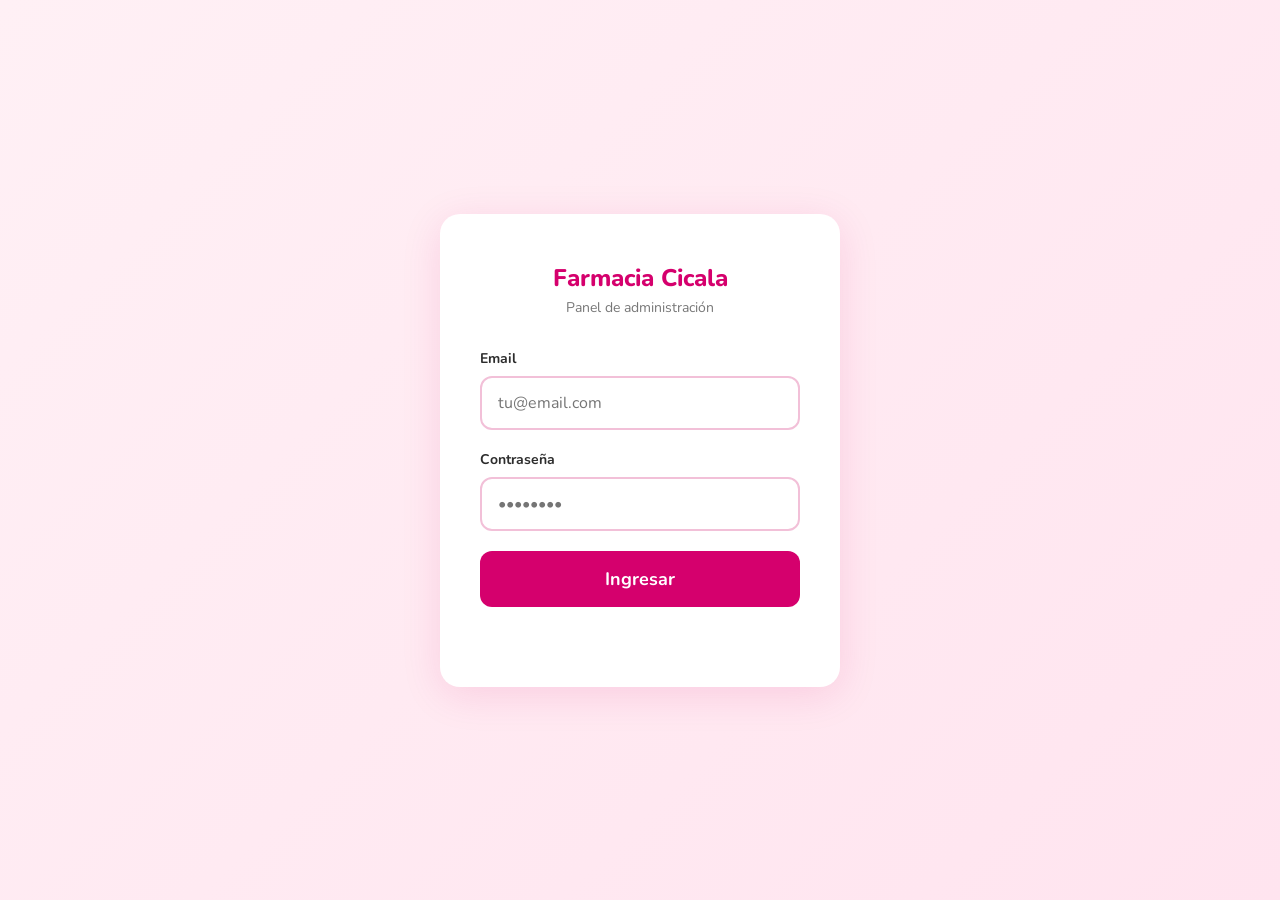
==== admin.html @ fa0fe558 "arreglos de combos" ====
<!DOCTYPE html>
<html lang="es">

<head>
    <meta charset="UTF-8">
    <meta name="viewport" content="width=device-width, initial-scale=1.0">
    <title>Admin — Farmacia Cicala</title>
    <link href="https://fonts.googleapis.com/css2?family=Nunito:wght@400;600;700;800&display=swap" rel="stylesheet">
    <link rel="stylesheet" href="https://cdnjs.cloudflare.com/ajax/libs/cropperjs/1.6.1/cropper.min.css">
    <link rel="icon" type="image/jpeg" href="images/logos/logo para la pestaña.png">
    <style>
        *,
        *::before,
        *::after {
            box-sizing: border-box;
            margin: 0;
            padding: 0;
        }

        :root {
            --pink: #D5006D;
            --pink-dark: #9B004F;
            --pink-light: #FFF0F5;
            --pink-border: #F2C0D8;
            --white: #FFFFFF;
            --bg: #F8F8F8;
            --text: #2D2D2D;
            --text-light: #777;
            --green: #25D366;
            --red: #E53935;
            --orange: #F57C00;
            --radius: 12px;
            --shadow: 0 2px 12px rgba(0, 0, 0, 0.08);
        }

        body {
            font-family: 'Nunito', sans-serif;
            background: var(--bg);
            color: var(--text);
            font-size: 16px;
            min-height: 100vh;
        }

        /* LOGIN */
        #login-screen {
            min-height: 100vh;
            display: flex;
            align-items: center;
            justify-content: center;
            background: linear-gradient(135deg, #FFF0F5 0%, #FFE4EF 100%);
        }

        .login-card {
            background: var(--white);
            border-radius: 20px;
            padding: 48px 40px;
            width: 100%;
            max-width: 400px;
            box-shadow: 0 8px 40px rgba(213, 0, 109, 0.12);
        }

        .login-logo {
            text-align: center;
            margin-bottom: 32px;
        }

        .login-logo h1 {
            font-size: 24px;
            font-weight: 800;
            color: var(--pink);
        }

        .login-logo p {
            font-size: 14px;
            color: var(--text-light);
            margin-top: 4px;
        }

        .login-error {
            color: var(--red);
            font-size: 14px;
            text-align: center;
            margin-top: 12px;
            min-height: 20px;
        }

        /* FORM */
        .form-group {
            margin-bottom: 20px;
        }

        .form-group label {
            display: block;
            font-size: 14px;
            font-weight: 700;
            color: var(--text);
            margin-bottom: 8px;
        }

        .form-group input,
        .form-group select,
        .form-group textarea {
            width: 100%;
            padding: 14px 16px;
            border: 2px solid var(--pink-border);
            border-radius: var(--radius);
            font-family: 'Nunito', sans-serif;
            font-size: 16px;
            color: var(--text);
            background: var(--white);
            transition: border-color 0.2s;
            outline: none;
        }

        .form-group input:focus,
        .form-group select:focus,
        .form-group textarea:focus {
            border-color: var(--pink);
        }

        .form-group textarea {
            resize: vertical;
            min-height: 80px;
        }

        .form-row {
            display: grid;
            grid-template-columns: 1fr 1fr;
            gap: 16px;
        }

        /* BOTONES */
        .btn-primary {
            width: 100%;
            padding: 16px;
            background: var(--pink);
            color: white;
            border: none;
            border-radius: var(--radius);
            font-family: 'Nunito', sans-serif;
            font-size: 18px;
            font-weight: 700;
            cursor: pointer;
            transition: background 0.2s;
        }

        .btn-primary:hover {
            background: var(--pink-dark);
        }

        .btn-save {
            flex: 1;
            padding: 16px;
            background: var(--pink);
            color: white;
            border: none;
            border-radius: var(--radius);
            font-family: 'Nunito', sans-serif;
            font-size: 18px;
            font-weight: 700;
            cursor: pointer;
            transition: background 0.2s;
        }

        .btn-save:hover {
            background: var(--pink-dark);
        }

        .btn-cancel {
            padding: 16px 24px;
            background: #F5F5F5;
            color: var(--text-light);
            border: none;
            border-radius: var(--radius);
            font-family: 'Nunito', sans-serif;
            font-size: 16px;
            font-weight: 700;
            cursor: pointer;
        }

        .btn-cancel:hover {
            background: #EEEEEE;
        }

        .btn-add {
            background: var(--pink);
            color: white;
            border: none;
            padding: 12px 24px;
            border-radius: var(--radius);
            font-family: 'Nunito', sans-serif;
            font-size: 16px;
            font-weight: 700;
            cursor: pointer;
            transition: background 0.2s;
        }

        .btn-add:hover {
            background: var(--pink-dark);
        }

        .btn-logout {
            background: rgba(255, 255, 255, 0.2);
            color: white;
            border: 1px solid rgba(255, 255, 255, 0.4);
            padding: 8px 20px;
            border-radius: 8px;
            font-family: 'Nunito', sans-serif;
            font-size: 14px;
            font-weight: 700;
            cursor: pointer;
        }

        .btn-logout:hover {
            background: rgba(255, 255, 255, 0.3);
        }

        .btn-edit {
            background: #E3F2FD;
            color: #1565C0;
        }

        .btn-delete {
            background: #FFEBEE;
            color: var(--red);
        }

        .btn-toggle-stock {
            background: #FFF3E0;
            color: var(--orange);
        }

        .btn-edit,
        .btn-delete,
        .btn-toggle-stock {
            padding: 7px 14px;
            border: none;
            border-radius: 8px;
            font-family: 'Nunito', sans-serif;
            font-size: 13px;
            font-weight: 700;
            cursor: pointer;
            transition: opacity 0.2s;
            display: inline-flex;
            align-items: center;
            justify-content: center;
            min-height: 34px;
            min-width: 40px;
        }

        .btn-toggle-visible {
            background: #F3E5F5;
            color: #7B1FA2;
            padding: 7px 14px;
            border: none;
            border-radius: 8px;
            font-family: 'Nunito', sans-serif;
            font-size: 13px;
            font-weight: 700;
            cursor: pointer;
            transition: opacity 0.2s;
            display: inline-flex;
            align-items: center;
            justify-content: center;
            min-height: 34px;
            min-width: 40px;
        }

        .btn-toggle-visible:hover {
            opacity: 0.75;
        }

        .btn-edit:hover,
        .btn-delete:hover,
        .btn-toggle-stock:hover {
            opacity: 0.75;
        }

        /* ADMIN PANEL */
        #admin-panel {
            display: none;
            min-height: 100vh;
        }

        .admin-header {
            background: var(--pink);
            color: white;
            padding: 0 32px;
            height: 64px;
            display: flex;
            align-items: center;
            justify-content: space-between;
            position: sticky;
            top: 0;
            z-index: 100;
            box-shadow: 0 2px 12px rgba(213, 0, 109, 0.3);
        }

        .admin-header h1 {
            font-size: 20px;
            font-weight: 800;
        }

        .admin-header span {
            font-size: 14px;
            opacity: 0.85;
        }

        .admin-body {
            max-width: 1600px;
            margin: 0 auto;
            padding: 32px 40px;
        }

        /* TABS */
        .admin-tabs {
            display: flex;
            gap: 8px;
            margin-bottom: 28px;
            background: var(--white);
            padding: 6px;
            border-radius: var(--radius);
            box-shadow: var(--shadow);
            width: fit-content;
        }

        .admin-tab {
            padding: 10px 24px;
            border: none;
            background: transparent;
            font-family: 'Nunito', sans-serif;
            font-size: 16px;
            font-weight: 700;
            color: var(--text-light);
            cursor: pointer;
            border-radius: 8px;
            transition: all 0.2s;
        }

        .admin-tab.active {
            background: var(--pink);
            color: white;
        }

        .admin-section {
            display: none;
        }

        .admin-section.active {
            display: block;
        }

        .section-toolbar {
            display: flex;
            align-items: center;
            justify-content: space-between;
            margin-bottom: 20px;
        }

        .section-toolbar h2 {
            font-size: 22px;
            font-weight: 800;
        }

        /* TABLA */
        .productos-table {
            background: var(--white);
            border-radius: var(--radius);
            box-shadow: var(--shadow);
            overflow-x: auto;
            width: 100%;
            min-width: 900px;
        }

        .table-header {
            display: grid;
            padding: 14px 20px;
            background: var(--pink-light);
            font-size: 13px;
            font-weight: 800;
            color: var(--pink-dark);
            text-transform: uppercase;
            letter-spacing: 0.5px;
            border-bottom: 1px solid var(--pink-border);
            gap: 20px;
            align-items: center;
            width: 100%;
            min-width: 980px;
            box-sizing: border-box;
        }

        /* Novedades: foto | nombre | descripción | precio | stock | acciones */
        .th-novedad,
        .table-header.th-novedad,
        .producto-row.th-novedad {
            grid-template-columns: 64px 200px minmax(200px, 400px) 130px 140px 180px;
        }

        /* Promociones: foto | nombre | descripción | precio orig | precio desc | % off | stock | acciones */
        .th-promocion,
        .table-header.th-promocion,
        .producto-row.th-promocion {
            grid-template-columns: 64px 200px minmax(150px, 300px) 130px 140px 70px 140px 180px;
        }

        /* Combos: foto | nombre | descripción | precio | stock | acciones */
        .th-combo,
        .table-header.th-combo,
        .producto-row.th-combo {
            grid-template-columns: 64px 200px minmax(200px, 400px) 130px 140px 180px;
        }

        .producto-row {
            display: grid;
            padding: 12px 20px;
            align-items: center;
            border-bottom: 1px solid #F5F5F5;
            transition: background 0.15s;
            font-size: 15px;
            gap: 20px;
            width: 100%;
            min-width: 980px;
            box-sizing: border-box;
        }

        .table-header>span,
        .producto-row>span {
            min-width: 0;
            overflow: hidden;
            text-overflow: ellipsis;
            display: flex;
            align-items: center;
            justify-content: center;
            text-align: center;
        }

        .producto-row:last-child {
            border-bottom: none;
        }

        .producto-row:hover {
            background: #FAFAFA;
        }


        .producto-nombre-cell {
            font-weight: 700;
            overflow: hidden;
            text-overflow: ellipsis;
            white-space: nowrap;
            min-width: 0;
            justify-content: flex-start;
            text-align: left;
            padding-left: 4px;
        }

        .producto-desc-cell {
            font-size: 13px;
            color: var(--text-light);
            overflow: hidden;
            text-overflow: ellipsis;
            white-space: nowrap;
            min-width: 0;
            justify-content: flex-start;
            text-align: left;
            padding-left: 4px;
        }

        .thumb {
            width: 56px;
            height: 56px;
            object-fit: cover;
            border-radius: 8px;
            background: #F0F0F0;
            flex-shrink: 0;
        }

        .thumb-placeholder {
            width: 56px;
            height: 56px;
            border-radius: 8px;
            background: #F0F0F0;
            display: flex;
            align-items: center;
            justify-content: center;
            font-size: 20px;
            flex-shrink: 0;
        }

        .stock-badge {
            display: inline-flex;
            align-items: center;
            justify-content: center;
            padding: 4px 12px;
            border-radius: 20px;
            font-size: 13px;
            font-weight: 700;
            white-space: nowrap;
            max-width: 100%;
            box-sizing: border-box;
        }

        .stock-badge.en-stock {
            background: #E8F5E9;
            color: #2E7D32;
        }

        .stock-badge.sin-stock {
            background: #EEEEEE;
            color: #757575;
        }

        .row-actions {
            width: 100%;
            display: flex;
            gap: 8px;
            justify-content: center;
            flex-wrap: nowrap;
            align-items: center;
            min-width: 200px;
            flex-shrink: 0;
            overflow: visible;
            margin-left: auto;
        }

        .empty-state {
            text-align: center;
            padding: 48px 24px;
            color: var(--text-light);
            font-size: 18px;
        }

        .loading {
            text-align: center;
            padding: 48px;
            color: var(--text-light);
            font-size: 18px;
        }

        /* MODAL CONFIRMAR ELIMINACIÓN */
        .confirm-overlay {
            display: none;
            position: fixed;
            inset: 0;
            background: rgba(0, 0, 0, 0.55);
            z-index: 8000;
            align-items: center;
            justify-content: center;
            padding: 20px;
        }

        .confirm-overlay.active {
            display: flex;
        }

        .confirm-box {
            background: var(--white);
            border-radius: 20px;
            padding: 40px 36px 32px;
            width: 100%;
            max-width: 400px;
            box-shadow: 0 20px 60px rgba(0, 0, 0, 0.25);
            text-align: center;
            animation: confirmIn 0.25s ease-out;
        }

        @keyframes confirmIn {
            from {
                transform: scale(0.92) translateY(12px);
                opacity: 0;
            }

            to {
                transform: scale(1) translateY(0);
                opacity: 1;
            }
        }

        .confirm-icon {
            font-size: 44px;
            margin-bottom: 16px;
        }

        .confirm-title {
            font-size: 20px;
            font-weight: 800;
            color: var(--text);
            margin-bottom: 8px;
        }

        .confirm-subtitle {
            font-size: 15px;
            color: var(--text-light);
            margin-bottom: 32px;
            line-height: 1.5;
        }

        .confirm-actions {
            display: flex;
            gap: 12px;
        }

        .btn-confirm-cancel {
            flex: 1;
            padding: 14px;
            background: #F0F0F0;
            color: var(--text-light);
            border: none;
            border-radius: 12px;
            font-family: 'Nunito', sans-serif;
            font-size: 16px;
            font-weight: 700;
            cursor: pointer;
            transition: background 0.2s;
        }

        .btn-confirm-cancel:hover {
            background: #E0E0E0;
        }

        .btn-confirm-delete {
            flex: 1;
            padding: 14px;
            background: var(--red);
            color: white;
            border: none;
            border-radius: 12px;
            font-family: 'Nunito', sans-serif;
            font-size: 16px;
            font-weight: 700;
            cursor: pointer;
            transition: background 0.2s;
        }

        .btn-confirm-delete:hover {
            background: #c62828;
        }

        /* TOAST variantes extra */
        .toast.gray {
            background: #666666;
        }

        /* SUBIDA DE IMAGEN */
        .imagen-upload-area {
            border: 2px dashed var(--pink-border);
            border-radius: var(--radius);
            padding: 20px;
            text-align: center;
            cursor: pointer;
            transition: all 0.2s;
            background: var(--pink-light);
            position: relative;
        }

        .imagen-upload-area:hover {
            border-color: var(--pink);
            background: #FFE8F2;
        }

        .imagen-upload-area.dragover {
            border-color: var(--pink);
            background: #FFE8F2;
            transform: scale(1.01);
        }

        .imagen-upload-area input[type="file"] {
            position: absolute;
            inset: 0;
            opacity: 0;
            cursor: pointer;
            width: 100%;
            height: 100%;
        }

        .imagen-upload-icon {
            font-size: 32px;
            margin-bottom: 8px;
        }

        .imagen-upload-text {
            font-size: 15px;
            font-weight: 700;
            color: var(--pink);
        }

        .imagen-upload-sub {
            font-size: 13px;
            color: var(--text-light);
            margin-top: 4px;
        }

        .imagen-preview-container {
            margin-top: 12px;
            display: none;
            align-items: center;
            gap: 12px;
            background: white;
            border-radius: 8px;
            padding: 10px;
            border: 1px solid var(--pink-border);
        }

        .imagen-preview-container.visible {
            display: flex;
        }

        .imagen-preview {
            width: 64px;
            height: 64px;
            object-fit: cover;
            border-radius: 8px;
        }

        .imagen-preview-info {
            flex: 1;
        }

        .imagen-preview-nombre {
            font-size: 14px;
            font-weight: 700;
            color: var(--text);
        }

        .imagen-preview-estado {
            font-size: 13px;
            color: var(--text-light);
            margin-top: 2px;
        }

        .imagen-preview-estado.subiendo {
            color: var(--orange);
        }

        .imagen-preview-estado.listo {
            color: #2E7D32;
        }

        .imagen-preview-estado.error {
            color: var(--red);
        }

        .btn-quitar-imagen {
            background: #FFEBEE;
            color: var(--red);
            border: none;
            border-radius: 6px;
            padding: 6px 10px;
            font-size: 13px;
            font-weight: 700;
            cursor: pointer;
        }

        /* MODAL */
        .modal-overlay {
            display: none;
            position: fixed;
            inset: 0;
            background: rgba(0, 0, 0, 0.5);
            z-index: 1000;
            align-items: center;
            justify-content: center;
            padding: 20px;
        }

        .modal-overlay.active {
            display: flex;
        }

        .modal {
            background: var(--white);
            border-radius: 20px;
            padding: 36px;
            width: 100%;
            max-width: 560px;
            max-height: 90vh;
            overflow-y: auto;
            box-shadow: 0 20px 60px rgba(0, 0, 0, 0.2);
        }

        .modal h3 {
            font-size: 22px;
            font-weight: 800;
            color: var(--pink);
            margin-bottom: 24px;
        }

        .modal-actions {
            display: flex;
            gap: 12px;
            margin-top: 28px;
        }

        /* COMBO ITEMS */
        .combo-items-editor {
            margin-top: 8px;
        }

        .combo-item-row {
            display: grid;
            grid-template-columns: 1fr 36px;
            gap: 8px;
            margin-bottom: 12px;
            align-items: start;
        }

        .combo-item-fields {
            display: flex;
            flex-direction: column;
            gap: 8px;
        }

        .btn-remove-combo-item {
            width: 36px;
            height: 36px;
            background: #FFEBEE;
            color: var(--red);
            border: none;
            border-radius: 8px;
            font-size: 18px;
            font-weight: 700;
            cursor: pointer;
            margin-top: 4px;
        }

        .btn-add-combo-item {
            background: var(--pink-light);
            color: var(--pink);
            border: 2px dashed var(--pink-border);
            padding: 10px;
            border-radius: 8px;
            font-family: 'Nunito', sans-serif;
            font-size: 14px;
            font-weight: 700;
            cursor: pointer;
            width: 100%;
            margin-top: 4px;
        }

        /* TOAST */
        .toast {
            position: fixed;
            bottom: 32px;
            left: 50%;
            transform: translateX(-50%) translateY(20px);
            background: var(--text);
            color: white;
            padding: 14px 28px;
            border-radius: 12px;
            font-size: 16px;
            font-weight: 700;
            z-index: 9999;
            opacity: 0;
            transition: all 0.3s;
            pointer-events: none;
        }

        .toast.visible {
            opacity: 1;
            transform: translateX(-50%) translateY(0);
        }

        .toast.success {
            background: var(--green);
        }

        .toast.error {
            background: var(--red);
        }

        @media (max-width: 768px) {
            .admin-header {
                padding: 0 16px;
            }

            .admin-body {
                padding: 20px 16px;
            }

            .admin-tabs {
                width: 100%;
            }

            .form-row {
                grid-template-columns: 1fr;
            }

            .th-novedad,
            .table-header.th-novedad,
            .producto-row.th-novedad {
                grid-template-columns: 64px 200px minmax(200px, 400px) 130px 140px 180px;
            }

            .th-promocion,
            .table-header.th-promocion,
            .producto-row.th-promocion {
                grid-template-columns: 64px 200px minmax(150px, 300px) 130px 140px 70px 140px 180px;
            }

            .th-combo,
            .table-header.th-combo,
            .producto-row.th-combo {
                grid-template-columns: 64px 200px minmax(200px, 400px) 130px 140px 180px;
            }
        }

        /* ---- MODAL RECORTADOR ---- */
        .cropper-modal-overlay {
            display: none;
            position: fixed;
            inset: 0;
            background: rgba(0, 0, 0, 0.75);
            z-index: 9000;
            align-items: center;
            justify-content: center;
            padding: 16px;
        }

        .cropper-modal-overlay.active {
            display: flex;
        }

        .cropper-modal-box {
            background: #fff;
            border-radius: 20px;
            padding: 24px;
            width: 100%;
            max-width: 640px;
            max-height: 90vh;
            display: flex;
            flex-direction: column;
            gap: 16px;
            box-shadow: 0 20px 60px rgba(0, 0, 0, 0.3);
        }

        .cropper-modal-title {
            font-size: 20px;
            font-weight: 800;
            color: var(--pink);
        }

        .cropper-modal-subtitle {
            font-size: 14px;
            color: var(--text-light);
            margin-top: -8px;
        }

        .cropper-wrapper {
            width: 100%;
            max-height: 420px;
            overflow: hidden;
            border-radius: 12px;
            background: #f0f0f0;
        }

        .cropper-wrapper img {
            display: block;
            max-width: 100%;
        }

        .cropper-modal-actions {
            display: flex;
            gap: 12px;
            flex-wrap: wrap;
        }

        .btn-crop-confirm {
            flex: 1;
            padding: 14px;
            background: var(--pink);
            color: white;
            border: none;
            border-radius: 12px;
            font-family: 'Nunito', sans-serif;
            font-size: 16px;
            font-weight: 700;
            cursor: pointer;
        }

        .btn-crop-confirm:hover {
            background: var(--pink-dark);
        }

        .btn-crop-original {
            flex: 1;
            padding: 14px;
            background: #F0F0F0;
            color: var(--text);
            border: none;
            border-radius: 12px;
            font-family: 'Nunito', sans-serif;
            font-size: 16px;
            font-weight: 700;
            cursor: pointer;
        }

        .btn-crop-original:hover {
            background: #E0E0E0;
        }

        .btn-crop-cancel {
            padding: 14px 20px;
            background: #FFEBEE;
            color: var(--red);
            border: none;
            border-radius: 12px;
            font-family: 'Nunito', sans-serif;
            font-size: 16px;
            font-weight: 700;
            cursor: pointer;
        }

        .btn-crop-cancel:hover {
            background: #FFCDD2;
        }

        /* Drag & drop */
        .producto-row.dragging {
            opacity: 0.4;
            background: #FFF0F5;
        }

        .producto-row.drag-over {
            border-top: 3px solid var(--pink);
        }

        .producto-row {
            cursor: grab;
        }

        /* Toolbar con botón alfabético */
        .btn-sort-alpha {
            background: #E3F2FD;
            color: #1565C0;
            border: none;
            padding: 10px 20px;
            border-radius: var(--radius);
            font-family: 'Nunito', sans-serif;
            font-size: 15px;
            font-weight: 700;
            cursor: pointer;
        }

        .btn-sort-alpha:hover {
            opacity: 0.8;
        }

        .section-toolbar {
            gap: 12px;
        }

        .drag-over-cat {
            border-top: 3px solid var(--pink) !important;
        }

        .drag-over-prod {
            border-top: 2px solid var(--pink) !important;
            background: #FFF0F5;
        }

        .cat-card {
            transition: opacity 0.2s;
        }
    </style>
</head>

<body>

    <!-- LOGIN -->
    <div id="login-screen">
        <div class="login-card">
            <div class="login-logo">
                <h1>Farmacia Cicala</h1>
                <p>Panel de administración</p>
            </div>
            <div class="form-group">
                <label>Email</label>
                <input type="email" id="login-email" placeholder="tu@email.com">
            </div>
            <div class="form-group">
                <label>Contraseña</label>
                <input type="password" id="login-password" placeholder="••••••••">
            </div>
            <button class="btn-primary" id="login-btn">Ingresar</button>
            <p class="login-error" id="login-error"></p>
        </div>
    </div>

    <!-- ADMIN PANEL -->
    <div id="admin-panel">
        <header class="admin-header">
            <h1>Panel de productos</h1>
            <div style="display:flex;align-items:center;gap:16px;">
                <span id="admin-user-email"></span>
                <button class="btn-logout" id="logout-btn">Salir</button>
            </div>
        </header>

        <div class="admin-body">
            <div class="admin-tabs">
                <button class="admin-tab active" data-tab="novedades">Novedades</button>
                <button class="admin-tab" data-tab="promociones">Promociones</button>
                <button class="admin-tab" data-tab="combos">Combos</button>
                <button class="admin-tab" data-tab="categorias">Filtros</button>
                <button class="admin-tab" data-tab="horarios">Horarios</button>
            </div>

            <!-- NOVEDADES -->
            <div class="admin-section active" id="tab-novedades">
                <div class="section-toolbar">
                    <h2>Novedades</h2>
                    <button class="btn-add" id="btn-nueva-novedad">+ Agregar novedad</button>
                    <button class="btn-sort-alpha" id="btn-sort-novedades">A→Z</button>
                </div>
                <div class="productos-table">
                    <div class="table-header th-novedad">
                        <span></span><span>Nombre</span><span>Descripción</span><span>Precio</span><span>Stock</span><span></span>
                    </div>
                    <div id="lista-novedades">
                        <div class="loading">Cargando...</div>
                    </div>
                </div>
            </div>

            <!-- PROMOCIONES -->
            <div class="admin-section" id="tab-promociones">
                <div class="section-toolbar">
                    <h2>Promociones</h2>
                    <button class="btn-add" id="btn-nueva-promocion">+ Agregar promoción</button>
                    <button class="btn-sort-alpha" id="btn-sort-promociones">A→Z</button>
                </div>
                <div class="productos-table">
                    <div class="table-header th-promocion">
                        <span></span><span>Nombre</span><span>Descripción</span><span>Precio original</span><span>Precio
                            descuento</span><span>% OFF</span><span>Stock</span><span></span>
                    </div>
                    <div id="lista-promociones">
                        <div class="loading">Cargando...</div>
                    </div>
                </div>
            </div>

            <!-- COMBOS -->
            <div class="admin-section" id="tab-combos">
                <div class="section-toolbar">
                    <h2>Combos</h2>
                    <button class="btn-add" id="btn-nuevo-combo">+ Agregar combo</button>
                    <button class="btn-sort-alpha" id="btn-sort-combos">A→Z</button>
                </div>
                <div class="productos-table">
                    <div class="table-header th-combo">
                        <span></span><span>Nombre del
                            combo</span><span>Descripción</span><span>Precio</span><span>Stock</span><span></span>
                    </div>
                    <div id="lista-combos">
                        <div class="loading">Cargando...</div>
                    </div>
                </div>
            </div>

            <!-- CATEGORIAS -->
            <div class="admin-section" id="tab-categorias">
                <div class="section-toolbar">
                    <h2>Categorías</h2>
                    <button class="btn-add" id="btn-nueva-categoria">+ Agregar categoría</button>
                </div>
                <div id="lista-categorias">
                    <div class="loading">Cargando...</div>
                </div>
            </div>

            <!-- HORARIOS -->
            <div class="admin-section" id="tab-horarios">
                <div class="section-toolbar">
                    <h2>Horarios</h2>
                    <button class="btn-add" id="btn-guardar-horarios">Guardar cambios</button>
                </div>
                <div
                    style="background:white;border-radius:12px;box-shadow:0 2px 12px rgba(0,0,0,0.08);padding:32px;max-width:600px;">
                    <div id="horarios-loading" class="loading">Cargando...</div>
                    <div id="horarios-form" style="display:none;">
                        <div class="form-group">
                            <label>Lunes a Viernes</label>
                            <input type="text" id="hor-lunes-viernes" placeholder="8:00–13:00 | 16:00–21:00">
                        </div>
                        <div class="form-group">
                            <label>Sábados</label>
                            <input type="text" id="hor-sabados" placeholder="9:00–13:00 | 17:00–21:00">
                        </div>
                        <div class="form-group">
                            <label>Domingos</label>
                            <input type="text" id="hor-domingos" placeholder="Cerrado">
                        </div>
                    </div>
                </div>
            </div>
        </div>
    </div>

    <!-- MODAL NOVEDAD -->
    <div class="modal-overlay" id="modal-novedad">
        <div class="modal">
            <h3 id="modal-novedad-titulo">Agregar novedad</h3>
            <input type="hidden" id="novedad-id">
            <div class="form-group">
                <label>Nombre del producto</label>
                <input type="text" id="novedad-nombre" placeholder="Ej: Vitamina D3 2000 UI">
            </div>
            <div class="form-group">
                <label>Descripción</label>
                <textarea id="novedad-descripcion" placeholder="Ej: Frasco x60 comprimidos"></textarea>
            </div>
            <div class="form-row">
                <div class="form-group">
                    <label>Precio ($)</label>
                    <input type="number" id="novedad-precio" placeholder="4500">
                </div>
                <div class="form-group">
                    <label>Stock</label>
                    <select id="novedad-stock">
                        <option value="true">Con stock</option>
                        <option value="false">Sin stock</option>
                    </select>
                </div>
            </div>
            <!-- MODAL NOVEDAD — reemplaza el form-group de imagen -->
            <div class="form-group">
                <label>Imágenes del producto</label>
                <div class="imagen-upload-area" id="upload-area-novedad">
                    <input type="file" id="novedad-imagen-file" accept="image/*" multiple>
                    <div class="imagen-upload-icon">📷</div>
                    <div class="imagen-upload-text">Hacé click o arrastrá imágenes (podés subir varias)</div>
                    <div class="imagen-upload-sub">JPG, PNG o WEBP — máximo 5MB por imagen</div>
                </div>
                <!-- Previews de imágenes múltiples -->
                <div id="preview-list-novedad" style="display:flex;flex-wrap:wrap;gap:8px;margin-top:12px;"></div>
                <input type="hidden" id="novedad-imagen-url">
            </div>
            <div class="form-group">
                <label>Categoría</label>
                <select id="novedad-categoria">
                    <option value="">Sin categoría</option>
                </select>
            </div>
            <div class="modal-actions">
                <button class="btn-cancel" id="btn-cancelar-novedad">Cancelar</button>
                <button class="btn-save" id="btn-guardar-novedad">Guardar</button>
            </div>
        </div>
    </div>

    <!-- MODAL PROMOCION -->
    <div class="modal-overlay" id="modal-promocion">
        <div class="modal">
            <h3 id="modal-promocion-titulo">Agregar promoción</h3>
            <input type="hidden" id="promocion-id">
            <div class="form-group">
                <label>Nombre del producto</label>
                <input type="text" id="promocion-nombre" placeholder="Ej: Vitamina C 500mg">
            </div>
            <div class="form-group">
                <label>Descripción</label>
                <textarea id="promocion-descripcion" placeholder="Ej: Frasco x60 comprimidos"></textarea>
            </div>
            <div class="form-row">
                <div class="form-group">
                    <label>Precio original ($)</label>
                    <input type="number" id="promocion-precio-original" placeholder="5500">
                </div>
                <div class="form-group">
                    <label>Precio con descuento ($)</label>
                    <input type="number" id="promocion-precio-descuento" placeholder="3850">
                </div>
            </div>
            <div class="form-row">
                <div class="form-group">
                    <label>% de descuento</label>
                    <input type="number" id="promocion-descuento-pct" placeholder="Se calcula solo" readonly
                        style="background:#F5F5F5">
                </div>
                <div class="form-group">
                    <label>Stock</label>
                    <select id="promocion-stock">
                        <option value="true">Con stock</option>
                        <option value="false">Sin stock</option>
                    </select>
                </div>
            </div>
            <!-- MODAL PROMOCION — reemplaza el form-group de imagen -->
            <div class="form-group">
                <label>Imágenes del producto</label>
                <div class="imagen-upload-area" id="upload-area-promocion">
                    <input type="file" id="promocion-imagen-file" accept="image/*" multiple>
                    <div class="imagen-upload-icon">📷</div>
                    <div class="imagen-upload-text">Hacé click o arrastrá imágenes (podés subir varias)</div>
                    <div class="imagen-upload-sub">JPG, PNG o WEBP — máximo 5MB por imagen</div>
                </div>
                <div id="preview-list-promocion" style="display:flex;flex-wrap:wrap;gap:8px;margin-top:12px;"></div>
                <input type="hidden" id="promocion-imagen-url">
            </div>
            <div class="form-group">
                <label>Categoría</label>
                <select id="promocion-categoria">
                    <option value="">Sin categoría</option>
                </select>
            </div>
            <div class="modal-actions">
                <button class="btn-cancel" id="btn-cancelar-promocion">Cancelar</button>
                <button class="btn-save" id="btn-guardar-promocion">Guardar</button>
            </div>
        </div>
    </div>

    <!-- MODAL COMBO -->
    <div class="modal-overlay" id="modal-combo">
        <div class="modal">
            <h3 id="modal-combo-titulo">Agregar combo</h3>
            <input type="hidden" id="combo-id">
            <div class="form-group">
                <label>Nombre del combo</label>
                <input type="text" id="combo-nombre" placeholder="Ej: Combo Salud & Bienestar">
            </div>
            <div class="form-group">
                <label>Descripción</label>
                <textarea id="combo-descripcion" placeholder="Ej: Incluye vitamina C y complejo B"></textarea>
            </div>
            <div class="form-row">
                <div class="form-group">
                    <label>Precio del combo ($) <span style="font-size:12px;color:#777;">(precio con
                            descuento)</span></label>
                    <input type="number" id="combo-precio" placeholder="8500">
                </div>
                <div class="form-group">
                    <label>Stock</label>
                    <select id="combo-stock">
                        <option value="true">Con stock</option>
                        <option value="false">Sin stock</option>
                    </select>
                </div>
            </div>

            <!-- Imagen portada del combo -->
            <div class="form-group">
                <label>Imagen de portada del combo</label>
                <div class="imagen-upload-area" id="upload-area-combo">
                    <input type="file" id="combo-imagen-file" accept="image/*" multiple>
                    <div class="imagen-upload-icon">📷</div>
                    <div class="imagen-upload-text">Hacé click o arrastrá imágenes</div>
                    <div class="imagen-upload-sub">JPG, PNG o WEBP — máximo 5MB</div>
                </div>
                <div id="preview-list-combo" style="display:flex;flex-wrap:wrap;gap:8px;margin-top:12px;"></div>
                <input type="hidden" id="combo-imagen-url">
            </div>

            <!-- PRODUCTO 1 -->
            <div style="border:2px solid #F2C0D8;border-radius:12px;padding:20px;margin-bottom:16px;">
                <p style="font-weight:800;color:var(--pink);margin-bottom:16px;">Producto 1</p>
                <div class="form-row">
                    <div class="form-group">
                        <label>Nombre</label>
                        <input type="text" id="combo-p1-nombre" placeholder="Ej: Pantumedias">
                    </div>
                    <div class="form-group">
                        <label>Precio individual ($)</label>
                        <input type="number" id="combo-p1-precio" placeholder="15000">
                    </div>
                </div>
                <div class="form-group">
                    <label>Imágenes / variantes <span style="font-size:12px;color:#777;">(nombre =
                            variante)</span></label>
                    <div class="imagen-upload-area" id="upload-area-combo-p1">
                        <input type="file" id="combo-p1-imagen-file" accept="image/*" multiple>
                        <div class="imagen-upload-icon">📷</div>
                        <div class="imagen-upload-text">Subí imágenes. Si tienen nombre → son variantes.</div>
                        <div class="imagen-upload-sub">JPG, PNG o WEBP — máximo 5MB</div>
                    </div>
                    <div id="preview-list-combo-p1" style="display:flex;flex-wrap:wrap;gap:8px;margin-top:12px;"></div>
                </div>
            </div>

            <!-- PRODUCTO 2 -->
            <div id="combo-p2-toggle" style="margin-bottom:16px;">
                <button type="button" id="btn-agregar-p2"
                    style="background:var(--pink-light);color:var(--pink);border:2px dashed var(--pink-border);padding:10px;border-radius:8px;font-family:'Nunito',sans-serif;font-size:14px;font-weight:700;cursor:pointer;width:100%;">
                    ➕ Agregar segundo producto (distinto)
                </button>
            </div>
            <div id="combo-p2-section"
                style="border:2px solid #F2C0D8;border-radius:12px;padding:20px;margin-bottom:16px;display:none;">
                <div style="display:flex;justify-content:space-between;align-items:center;margin-bottom:16px;">
                    <p style="font-weight:800;color:var(--pink);margin:0;">Producto 2</p>
                    <button type="button" id="btn-quitar-p2"
                        style="background:#FFEBEE;color:#E53935;border:none;border-radius:8px;padding:6px 12px;font-family:'Nunito',sans-serif;font-weight:700;font-size:13px;cursor:pointer;">✕
                        Quitar</button>
                </div>
                <div class="form-row">
                    <div class="form-group">
                        <label>Nombre</label>
                        <input type="text" id="combo-p2-nombre" placeholder="Ej: Bufanda">
                    </div>
                    <div class="form-group">
                        <label>Precio individual ($)</label>
                        <input type="number" id="combo-p2-precio" placeholder="12000">
                    </div>
                </div>
                <div class="form-group">
                    <label>Imágenes / variantes</label>
                    <div class="imagen-upload-area" id="upload-area-combo-p2">
                        <input type="file" id="combo-p2-imagen-file" accept="image/*" multiple>
                        <div class="imagen-upload-icon">📷</div>
                        <div class="imagen-upload-text">Subí imágenes. Si tienen nombre → son variantes.</div>
                        <div class="imagen-upload-sub">JPG, PNG o WEBP — máximo 5MB</div>
                    </div>
                    <div id="preview-list-combo-p2" style="display:flex;flex-wrap:wrap;gap:8px;margin-top:12px;"></div>
                </div>
            </div>

            <div class="form-group">
                <label>Categoría</label>
                <select id="combo-categoria">
                    <option value="">Sin categoría</option>
                </select>
            </div>
            <div class="modal-actions">
                <button class="btn-cancel" id="btn-cancelar-combo">Cancelar</button>
                <button class="btn-save" id="btn-guardar-combo">Guardar</button>
            </div>
        </div>
        <!-- MODAL RECORTADOR -->
        <div class="cropper-modal-overlay" id="cropper-modal">
            <div class="cropper-modal-box">
                <div>
                    <p class="cropper-modal-title">✂️ Recortá la imagen</p>
                    <p class="cropper-modal-subtitle">Arrastrá y redimensioná el recuadro para elegir el área del
                        producto.
                        O usá la imagen completa tal como está.</p>
                </div>
                <div class="cropper-wrapper">
                    <img id="cropper-img" src="" alt="Recortar">
                </div>
                <div class="cropper-modal-actions">
                    <button class="btn-crop-confirm" id="btn-crop-confirm">✓ Usar recorte</button>
                    <button class="btn-crop-original" id="btn-crop-original">📷 Usar imagen completa</button>
                    <button class="btn-crop-cancel" id="btn-crop-cancel">✕ Cancelar</button>
                </div>
            </div>
        </div>

        <!-- MODAL CATEGORIA -->
        <div class="modal-overlay" id="modal-categoria">
            <div class="modal">
                <h3 id="modal-categoria-title">Nueva categoría</h3>
                <input type="hidden" id="categoria-id-edit">
                <div class="form-group">
                    <label>Nombre de la categoría</label>
                    <input type="text" id="categoria-nombre" placeholder="Ej: Perfumes, Cremas, Medicamentos...">
                </div>
                <div class="modal-actions">
                    <button class="btn-cancel" id="btn-cancelar-categoria">Cancelar</button>
                    <button class="btn-save" id="btn-guardar-categoria">Guardar</button>
                </div>
            </div>
        </div>

        <!-- MODAL CONFIRMAR ELIMINACIÓN -->
        <div class="confirm-overlay" id="confirm-overlay">
            <div class="confirm-box">
                <div class="confirm-icon" id="confirm-icon">🗑️</div>
                <div class="confirm-title" id="confirm-title">¿Eliminás este producto?</div>
                <div class="confirm-subtitle" id="confirm-subtitle">Esta acción no se puede deshacer.</div>
                <div class="confirm-actions">
                    <button class="btn-confirm-cancel" id="btn-confirm-cancel">Cancelar</button>
                    <button class="btn-confirm-delete" id="btn-confirm-delete">Eliminar</button>
                </div>
            </div>
        </div>

        <div class="toast" id="toast"></div>

        <script type="module">
            import { initializeApp } from "https://www.gstatic.com/firebasejs/11.9.0/firebase-app.js";
            import { getFirestore, collection, getDocs, addDoc, updateDoc, deleteDoc, doc, getDoc, setDoc } from "https://www.gstatic.com/firebasejs/11.9.0/firebase-firestore.js";
            import { getAuth, signInWithEmailAndPassword, signOut, onAuthStateChanged } from "https://www.gstatic.com/firebasejs/11.9.0/firebase-auth.js";
            // Cropper.js importado como módulo ESM para que sea visible en este scope
            import Cropper from "https://cdn.jsdelivr.net/npm/cropperjs@1.6.1/dist/cropper.esm.js";

            /* ====== CONFIG ====== */
            const firebaseConfig = {
                apiKey: "AIzaSyC5r3rA7a5awU2oErPnn2fP2qNZZ6s5qmo",
                authDomain: "farmacia-cicala.firebaseapp.com",
                projectId: "farmacia-cicala",
                storageBucket: "farmacia-cicala.firebasestorage.app",
                messagingSenderId: "299138749267",
                appId: "1:299138749267:web:c716a4f57e6e8957a987a6"
            };
            const CLOUDINARY_CLOUD = 'dhzkuqo5s';
            const CLOUDINARY_PRESET = 'farmacia_cicala';

            const app = initializeApp(firebaseConfig);
            const db = getFirestore(app);
            const auth = getAuth(app);

            /* ====== AUTH ====== */
            onAuthStateChanged(auth, user => {
                if (user) {
                    document.getElementById('login-screen').style.display = 'none';
                    document.getElementById('admin-panel').style.display = 'block';
                    document.getElementById('admin-user-email').textContent = user.email;
                    cargarTodo();
                } else {
                    document.getElementById('login-screen').style.display = 'flex';
                    document.getElementById('admin-panel').style.display = 'none';
                }
            });

            document.getElementById('login-btn').addEventListener('click', async () => {
                const email = document.getElementById('login-email').value.trim();
                const pass = document.getElementById('login-password').value;
                document.getElementById('login-error').textContent = '';
                try {
                    await signInWithEmailAndPassword(auth, email, pass);
                } catch (e) {
                    document.getElementById('login-error').textContent = 'Email o contraseña incorrectos.';
                }
            });
            document.getElementById('login-password').addEventListener('keydown', e => {
                if (e.key === 'Enter') document.getElementById('login-btn').click();
            });
            document.getElementById('logout-btn').addEventListener('click', () => signOut(auth));

            /* ====== TABS ====== */
            document.querySelectorAll('.admin-tab').forEach(tab => {
                tab.addEventListener('click', () => {
                    document.querySelectorAll('.admin-tab').forEach(t => t.classList.remove('active'));
                    document.querySelectorAll('.admin-section').forEach(s => s.classList.remove('active'));
                    tab.classList.add('active');
                    document.getElementById('tab-' + tab.dataset.tab).classList.add('active');
                });
            });

            /* ====== RECORTADOR DE IMÁGENES ====== */
            let cropperInstance = null;
            let cropperCallback = null;
            let cropperOriginalFile = null;   // ← guardamos el File original ANTES de que Cropper lo toque

            const cropperModal = document.getElementById('cropper-modal');
            const cropperImg = document.getElementById('cropper-img');
            const btnCropConfirm = document.getElementById('btn-crop-confirm');
            const btnCropOriginal = document.getElementById('btn-crop-original');
            const btnCropCancel = document.getElementById('btn-crop-cancel');

            function abrirRecortador(file, onResult) {
                cropperOriginalFile = file;   // ← guardamos referencia al File original
                const reader = new FileReader();
                reader.onload = e => {
                    // Destruir instancia previa ANTES de cambiar el src
                    if (cropperInstance) { cropperInstance.destroy(); cropperInstance = null; }
                    cropperImg.src = e.target.result;
                    cropperModal.classList.add('active');
                    // Esperar a que la imagen cargue para inicializar Cropper
                    cropperImg.onload = () => {
                        cropperInstance = new Cropper(cropperImg, {
                            aspectRatio: NaN,
                            viewMode: 1,
                            dragMode: 'move',
                            autoCropArea: 0.85,
                            responsive: true,
                            restore: false,
                            guides: true,
                            center: true,
                            highlight: false,
                            cropBoxMovable: true,
                            cropBoxResizable: true,
                            toggleDragModeOnDblclick: false,
                        });
                    };
                    cropperCallback = onResult;
                };
                reader.readAsDataURL(file);
            }

            btnCropConfirm.addEventListener('click', () => {
                if (!cropperInstance) return;
                // Deshabilitar botón para evitar doble click
                btnCropConfirm.disabled = true;
                cropperInstance.getCroppedCanvas({ maxWidth: 1200, maxHeight: 1200, fillColor: '#fff' })
                    .toBlob(blob => {
                        const croppedFile = new File([blob], 'recortada.jpg', { type: 'image/jpeg' });
                        const cb = cropperCallback;
                        cerrarRecortador();
                        btnCropConfirm.disabled = false;
                        if (cb) cb(croppedFile);
                    }, 'image/jpeg', 0.92);
            });

            btnCropOriginal.addEventListener('click', () => {
                // Usamos el File original guardado — no tocamos cropperImg.src (que Cropper modifica)
                const originalFile = cropperOriginalFile;
                const cb = cropperCallback;
                cerrarRecortador();
                if (cb && originalFile) cb(originalFile);
            });

            btnCropCancel.addEventListener('click', cerrarRecortador);

            function cerrarRecortador() {
                cropperModal.classList.remove('active');
                if (cropperInstance) { cropperInstance.destroy(); cropperInstance = null; }
                cropperCallback = null;
                cropperOriginalFile = null;
            }

            /* ====== CLOUDINARY UPLOAD ====== */
            async function subirImagenCloudinary(file, prefijo, setEstado) {
                setEstado('Subiendo imagen...', 'subiendo');
                const formData = new FormData();
                formData.append('file', file);
                formData.append('upload_preset', CLOUDINARY_PRESET);
                formData.append('folder', `farmacia-cicala/${prefijo}`);

                const res = await fetch(`https://api.cloudinary.com/v1_1/${CLOUDINARY_CLOUD}/image/upload`, {
                    method: 'POST',
                    body: formData
                });

                if (!res.ok) throw new Error('Error al subir imagen');
                const data = await res.json();
                setEstado('✓ Imagen subida correctamente', 'listo');
                return data.secure_url;
            }

            /* ====== SETUP UPLOADERS MÚLTIPLES ====== */
            function setupImagenUploadMultiple(inputId, areaId, previewListId, urlInputId) {
                const input = document.getElementById(inputId);
                const area = document.getElementById(areaId);
                const previewList = document.getElementById(previewListId);

                let imagenes = [];

                function renderPreviews() {
                    previewList.innerHTML = '';
                    imagenes.forEach((img, idx) => {
                        const wrap = document.createElement('div');
                        wrap.style.cssText = 'position:relative;display:inline-flex;flex-direction:column;gap:4px;align-items:center;width:110px;';

                        const im = document.createElement('img');
                        im.src = img.previewSrc;
                        im.style.cssText = `width:90px;height:90px;object-fit:cover;border-radius:8px;border:3px solid ${img.esPortada ? '#D5006D' : '#F2C0D8'};cursor:pointer;`;
                        im.title = 'Hacer portada';
                        im.addEventListener('click', () => {
                            imagenes.forEach((i, j) => i.esPortada = (j === idx));
                            renderPreviews();
                        });

                        if (img.esPortada) {
                            const badge = document.createElement('span');
                            badge.textContent = '⭐ Portada';
                            badge.style.cssText = 'position:absolute;top:4px;left:4px;background:#D5006D;color:white;font-size:10px;font-weight:700;padding:2px 6px;border-radius:6px;pointer-events:none;';
                            wrap.appendChild(badge);
                        }

                        // Solo mostrar input de nombre si hay más de una imagen
                        const nameInput = document.createElement('input');
                        nameInput.type = 'text';
                        nameInput.placeholder = 'Ej: Menta';
                        nameInput.value = img.nombre || '';
                        nameInput.style.cssText = 'width:90px;font-size:11px;padding:4px;border:1px solid #F2C0D8;border-radius:6px;font-family:Nunito,sans-serif;text-align:center;';
                        nameInput.addEventListener('input', e => { imagenes[idx].nombre = e.target.value; });

                        if (imagenes.length > 1) {
                            wrap.appendChild(nameInput);
                        }

                        const btn = document.createElement('button');
                        btn.textContent = '✕';
                        btn.type = 'button';
                        btn.style.cssText = 'position:absolute;top:-6px;right:4px;background:#E53935;color:white;border:none;border-radius:50%;width:20px;height:20px;font-size:11px;font-weight:700;cursor:pointer;line-height:20px;padding:0;';
                        btn.addEventListener('click', () => {
                            imagenes.splice(idx, 1);
                            if (imagenes.length > 0 && !imagenes.some(i => i.esPortada)) imagenes[0].esPortada = true;
                            renderPreviews();
                        });

                        wrap.appendChild(im);
                        if (imagenes.length > 1) {
                            wrap.appendChild(nameInput);
                        }
                        wrap.appendChild(btn);
                        previewList.appendChild(wrap);
                    });
                }

                async function procesarFiles(files) {
                    for (const file of files) {
                        await new Promise(resolve => {
                            abrirRecortador(file, resultado => {
                                const reader = new FileReader();
                                reader.onload = e => {
                                    const esPortada = imagenes.length === 0;
                                    imagenes.push({ file: resultado, url: '', nombre: '', esPortada, previewSrc: e.target.result });
                                    renderPreviews();
                                    resolve();
                                };
                                reader.readAsDataURL(resultado);
                            });
                        });
                    }
                }

                input.addEventListener('change', async e => {
                    if (e.target.files.length) await procesarFiles([...e.target.files]);
                    input.value = '';
                });

                area.addEventListener('dragover', e => { e.preventDefault(); area.classList.add('dragover'); });
                area.addEventListener('dragleave', () => area.classList.remove('dragover'));
                area.addEventListener('drop', async e => {
                    e.preventDefault(); area.classList.remove('dragover');
                    if (e.dataTransfer.files.length) await procesarFiles([...e.dataTransfer.files]);
                });

                return {
                    async subirTodas(prefijo, setEstado) {
                        const result = [];
                        for (const img of imagenes) {
                            let url = img.url;
                            if (!url && img.file) {
                                url = await subirImagenCloudinary(img.file, prefijo, setEstado);
                                img.url = url;
                            }
                            result.push({ url, nombre: img.nombre || '', esPortada: img.esPortada || false });
                        }
                        return result;
                    },
                    setUrls(imgs) {
                        imagenes = (imgs || []).map((img, idx) => {
                            if (typeof img === 'string') return { file: null, url: img, nombre: '', esPortada: idx === 0, previewSrc: img };
                            return { file: null, url: img.url, nombre: img.nombre || '', esPortada: img.esPortada || false, previewSrc: img.url };
                        });
                        if (imagenes.length > 0 && !imagenes.some(i => i.esPortada)) imagenes[0].esPortada = true;
                        renderPreviews();
                    },
                    reset() { imagenes = []; renderPreviews(); },
                    setEstado: () => { },
                };
            }

            let uploaderNovedad, uploaderPromocion, uploaderCombo, uploaderComboP1, uploaderComboP2;
            document.addEventListener('DOMContentLoaded', () => {
                uploaderNovedad = setupImagenUploadMultiple('novedad-imagen-file', 'upload-area-novedad', 'preview-list-novedad', 'novedad-imagen-url');
                uploaderPromocion = setupImagenUploadMultiple('promocion-imagen-file', 'upload-area-promocion', 'preview-list-promocion', 'promocion-imagen-url');
                uploaderCombo = setupImagenUploadMultiple('combo-imagen-file', 'upload-area-combo', 'preview-list-combo', 'combo-imagen-url');
                uploaderComboP1 = setupImagenUploadMultiple('combo-p1-imagen-file', 'upload-area-combo-p1', 'preview-list-combo-p1', '');
                uploaderComboP2 = setupImagenUploadMultiple('combo-p2-imagen-file', 'upload-area-combo-p2', 'preview-list-combo-p2', '');

                document.getElementById('btn-agregar-p2').addEventListener('click', () => {
                    document.getElementById('combo-p2-section').style.display = 'block';
                    document.getElementById('combo-p2-toggle').style.display = 'none';
                });
                document.getElementById('btn-quitar-p2').addEventListener('click', () => {
                    document.getElementById('combo-p2-section').style.display = 'none';
                    document.getElementById('combo-p2-toggle').style.display = 'block';
                    uploaderComboP2.reset();
                    document.getElementById('combo-p2-nombre').value = '';
                    document.getElementById('combo-p2-precio').value = '';
                });
            });

            /* ====== UTILIDADES ====== */
            function fmt(n) {
                return new Intl.NumberFormat('es-AR', { style: 'currency', currency: 'ARS', minimumFractionDigits: 0 }).format(n);
            }
            function toast(msg, tipo = '') {
                const t = document.getElementById('toast');
                t.textContent = msg;
                t.className = 'toast ' + tipo;
                setTimeout(() => t.classList.add('visible'), 10);
                setTimeout(() => t.classList.remove('visible'), 2500);
            }
            function cerrarModal(id) {
                document.getElementById(id).classList.remove('active');
            }
            function cerrarModalSeguro(id) {
                if (id === 'cropper-modal' || id === 'modal-categoria' || id.startsWith('confirm')) {
                    cerrarModal(id);
                    return;
                }
                mostrarConfirmacionCustom(
                    '⚠️',
                    '¿Estás seguro que quieres salir?',
                    'Se perderán los cambios no guardados.',
                    'Quedarme',
                    'Salir sin guardar',
                    () => { cerrarModal(id); }
                );
            }
            function thumbHTML(url) {
                return url
                    ? `<img class="thumb" src="${url}" alt="" onerror="this.style.display='none'">`
                    : `<div class="thumb-placeholder">📦</div>`;
            }

            /* ====== CARGAR TODO ====== */
            function cargarTodo() {
                setTimeout(() => { cargarNovedades(); cargarPromociones(); cargarCombos(); }, 0);
            }

            /* ====== NOVEDADES ====== */
            async function cargarNovedades() {
                const lista = document.getElementById('lista-novedades');
                lista.innerHTML = '<div class="loading">Cargando...</div>';
                const snap = await getDocs(collection(db, 'novedades'));
                if (snap.empty) { lista.innerHTML = '<div class="empty-state">Sin novedades aún. Agregá la primera.</div>'; return; }
                lista.innerHTML = '';
                // Ordenar por campo 'orden'
                const docsOrdenados = snap.docs.sort((a, b) =>
                    (a.data().orden ?? 999) - (b.data().orden ?? 999)
                );
                docsOrdenados.forEach(d => {
                    const p = d.data();
                    const row = document.createElement('div');
                    row.className = 'producto-row th-novedad';
                    row.draggable = true;
                    row.dataset.id = d.id;  // ← necesario para el drag & drop      
                    row.innerHTML = `
            ${thumbHTML(p.imagen)}
            <span class="producto-nombre-cell">${p.nombre}</span>
            <span class="producto-desc-cell">${p.descripcion || ''}</span>
            <span>${fmt(p.precio)}</span>
            <span><span class="stock-badge ${p.enStock ? 'en-stock' : 'sin-stock'}">${p.enStock ? 'Con stock' : 'Sin stock'}</span></span>
            <div class="row-actions">
                <button class="btn-toggle-visible" data-id="${d.id}" data-visible="${p.visible !== false}">
                    ${p.visible !== false ? '👁️' : '🙈'}</button>
                <button class="btn-toggle-stock" data-id="${d.id}" data-stock="${p.enStock}">📦</button>
                <button class="btn-edit">✏️</button>
                <button class="btn-delete">🗑️</button>
            </div>`;

                    row.querySelector('.btn-toggle-visible').addEventListener('click', async e => {
                        const btn = e.currentTarget;
                        const esVisible = btn.dataset.visible === 'true';
                        await toggleVisible('novedades', btn.dataset.id, esVisible);
                        cargarNovedades();
                    });

                    row.querySelector('.btn-toggle-stock').addEventListener('click', async e => {
                        const btn = e.currentTarget;
                        await toggleStock('novedades', btn.dataset.id, btn.dataset.stock === 'true');
                        cargarNovedades();
                    });
                    row.querySelector('.btn-edit').addEventListener('click', () => {
                        abrirModalNovedad(d.id, p);
                    });
                    row.querySelector('.btn-delete').addEventListener('click', () => eliminar('novedades', d.id, p.nombre, cargarNovedades));
                    lista.appendChild(row);
                });
                initDragAndDrop('lista-novedades', 'novedades', cargarNovedades);
            }

            /* ====== PROMOCIONES ====== */
            async function cargarPromociones() {
                const lista = document.getElementById('lista-promociones');
                lista.innerHTML = '<div class="loading">Cargando...</div>';
                const snap = await getDocs(collection(db, 'promociones'));
                if (snap.empty) { lista.innerHTML = '<div class="empty-state">Sin promociones aún.</div>'; return; }
                lista.innerHTML = '';
                const docsOrdenados = snap.docs.sort((a, b) =>
                    (a.data().orden ?? 999) - (b.data().orden ?? 999)
                );
                docsOrdenados.forEach(d => {
                    const p = d.data();
                    const row = document.createElement('div');
                    row.className = 'producto-row th-promocion';
                    row.draggable = true;
                    row.dataset.id = d.id;
                    row.innerHTML = `
                    ${thumbHTML(p.imagen)}
                    <span class="producto-nombre-cell">${p.nombre}</span>
                    <span class="producto-desc-cell">${p.descripcion || ''}</span>
                    <span>${fmt(p.precioOriginal)}</span>
                    <span>${fmt(p.precioDescuento)}</span>
                    <span>${p.descuentoPorcentaje || 0}%</span>
                    <span><span class="stock-badge ${p.enStock ? 'en-stock' : 'sin-stock'}">${p.enStock ? 'Con stock' : 'Sin stock'}</span></span>
                    <div class="row-actions">
                        <button class="btn-toggle-visible" data-id="${d.id}" data-visible="${p.visible !== false}">${p.visible !== false ? '👁️' : '🙈'}</button>
                        <button class="btn-toggle-stock" data-id="${d.id}" data-stock="${p.enStock}">📦</button>
                        <button class="btn-edit">✏️</button>
                        <button class="btn-delete">🗑️</button>
                    </div>`;
                    row.querySelector('.btn-toggle-visible').addEventListener('click', async e => {
                        const btn = e.currentTarget;
                        await toggleVisible('promociones', btn.dataset.id, btn.dataset.visible === 'true');
                        cargarPromociones();
                    });
                    row.querySelector('.btn-toggle-stock').addEventListener('click', async e => {
                        const btn = e.currentTarget;
                        await toggleStock('promociones', btn.dataset.id, btn.dataset.stock === 'true');
                        cargarPromociones();
                    });
                    row.querySelector('.btn-edit').addEventListener('click', () => abrirModalPromocion(d.id, p));
                    row.querySelector('.btn-delete').addEventListener('click', () => eliminar('promociones', d.id, p.nombre, cargarPromociones));
                    lista.appendChild(row);
                });
                initDragAndDrop('lista-promociones', 'promociones', cargarPromociones);
            }

            /* ====== COMBOS ====== */
            async function cargarCombos() {
                const lista = document.getElementById('lista-combos');
                lista.innerHTML = '<div class="loading">Cargando...</div>';
                const snap = await getDocs(collection(db, 'combos'));
                if (snap.empty) { lista.innerHTML = '<div class="empty-state">Sin combos aún.</div>'; return; }
                lista.innerHTML = '';
                const docsOrdenados = snap.docs.sort((a, b) =>
                    (a.data().orden ?? 999) - (b.data().orden ?? 999)
                );
                docsOrdenados.forEach(d => {
                    const c = d.data();
                    const row = document.createElement('div');
                    row.className = 'producto-row th-combo';
                    row.draggable = true;
                    row.dataset.id = d.id;
                    row.innerHTML = `
                    ${thumbHTML(c.imagen)}
                    <span class="producto-nombre-cell">${c.nombre}</span>
                    <span class="producto-desc-cell">${c.descripcion || ''}</span>
                    <span>${fmt(c.precio)}</span>
                    <span><span class="stock-badge ${c.enStock ? 'en-stock' : 'sin-stock'}">${c.enStock ? 'Con stock' : 'Sin stock'}</span></span>
                    <div class="row-actions">
                        <button class="btn-toggle-visible" data-id="${d.id}" data-visible="${c.visible !== false}">${c.visible !== false ? '👁️' : '🙈'}</button>
                        <button class="btn-toggle-stock" data-id="${d.id}" data-stock="${c.enStock}">📦</button>
                        <button class="btn-edit">✏️</button>
                        <button class="btn-delete">🗑️</button>
                    </div>`;
                    row.querySelector('.btn-toggle-visible').addEventListener('click', async e => {
                        const btn = e.currentTarget;
                        await toggleVisible('combos', btn.dataset.id, btn.dataset.visible === 'true');
                        cargarCombos();
                    });
                    row.querySelector('.btn-toggle-stock').addEventListener('click', async e => {
                        const btn = e.currentTarget;
                        await toggleStock('combos', btn.dataset.id, btn.dataset.stock === 'true');
                        cargarCombos();
                    });
                    row.querySelector('.btn-edit').addEventListener('click', () => abrirModalCombo(d.id, c));
                    row.querySelector('.btn-delete').addEventListener('click', () => eliminar('combos', d.id, c.nombre, cargarCombos));
                    lista.appendChild(row);
                });
                initDragAndDrop('lista-combos', 'combos', cargarCombos);
            }

            /* ====== NOVEDADES - abrir modal ====== */
            async function abrirModalNovedad(id = '', p = {}) {
                document.getElementById('modal-novedad-titulo').textContent = id ? 'Editar novedad' : 'Agregar novedad';
                document.getElementById('novedad-id').value = id;
                document.getElementById('novedad-nombre').value = p.nombre || '';
                document.getElementById('novedad-descripcion').value = p.descripcion || '';
                document.getElementById('novedad-precio').value = p.precio || '';
                document.getElementById('novedad-stock').value = p.enStock === false ? 'false' : 'true';
                await actualizarSelectsCategorias();
                document.getElementById('novedad-categoria').value = p.categoria || '';
                uploaderNovedad.reset();
                // Cargar imágenes existentes (campo 'imagenes' array, o 'imagen' string legacy)
                const imgs = p.imagenes || (p.imagen ? [p.imagen] : []);
                uploaderNovedad.setUrls(imgs);
                document.getElementById('modal-novedad').classList.add('active');
            }

            /* ====== NOVEDADES - guardar ====== */
            document.getElementById('btn-guardar-novedad').addEventListener('click', async () => {
                const id = document.getElementById('novedad-id').value;
                const nombre = document.getElementById('novedad-nombre').value.trim();
                const descripcion = document.getElementById('novedad-descripcion').value.trim();
                const precio = parseInt(document.getElementById('novedad-precio').value);
                const enStock = document.getElementById('novedad-stock').value === 'true';
                const categoria = document.getElementById('novedad-categoria').value;
                if (!nombre || !precio) { toast('Completá nombre y precio', 'error'); return; }

                let imagenes = [];
                try { imagenes = await uploaderNovedad.subirTodas('novedades', uploaderNovedad.setEstado); }
                catch (e) { toast('Error al subir imagen', 'error'); return; }

                const portada = imagenes.find(i => i.esPortada) || imagenes[0];
                const data = {
                    nombre, descripcion, precio, enStock, categoria,
                    imagenes,
                    imagen: portada?.url || '',
                    tipo: 'novedad'
                };
                try {
                    if (id) { await updateDoc(doc(db, 'novedades', id), data); toast('Novedad actualizada', 'success'); }
                    // DESPUÉS:
                    else {
                        const orden = await getOrdenSiguiente('novedades', categoria);
                        await addDoc(collection(db, 'novedades'), { ...data, orden });
                        toast('Novedad agregada', 'success');
                    }
                    cerrarModal('modal-novedad'); cargarNovedades();
                } catch (e) { toast('Error al guardar', 'error'); }
            });

            /* ====== PROMOCIONES - abrir modal ====== */

            async function abrirModalPromocion(id = '', p = {}) {
                document.getElementById('modal-promocion-titulo').textContent = id ? 'Editar promoción' : 'Agregar promoción';
                document.getElementById('promocion-id').value = id;
                document.getElementById('promocion-nombre').value = p.nombre || '';
                document.getElementById('promocion-descripcion').value = p.descripcion || '';
                document.getElementById('promocion-precio-original').value = p.precioOriginal || '';
                document.getElementById('promocion-precio-descuento').value = p.precioDescuento || '';
                document.getElementById('promocion-descuento-pct').value = p.descuentoPorcentaje || '';
                document.getElementById('promocion-stock').value = p.enStock === false ? 'false' : 'true';
                await actualizarSelectsCategorias();
                document.getElementById('promocion-categoria').value = p.categoria || '';
                uploaderPromocion.reset();
                const imgs = p.imagenes || (p.imagen ? [p.imagen] : []);
                uploaderPromocion.setUrls(imgs);
                document.getElementById('modal-promocion').classList.add('active');
            }

            /* ====== PROMOCIONES - guardar ====== */
            document.getElementById('btn-guardar-promocion').addEventListener('click', async () => {
                const id = document.getElementById('promocion-id').value;
                const nombre = document.getElementById('promocion-nombre').value.trim();
                const descripcion = document.getElementById('promocion-descripcion').value.trim();
                const precioOriginal = parseInt(document.getElementById('promocion-precio-original').value);
                const precioDescuento = parseInt(document.getElementById('promocion-precio-descuento').value);
                const descuentoPorcentaje = parseInt(document.getElementById('promocion-descuento-pct').value) || 0;
                const enStock = document.getElementById('promocion-stock').value === 'true';
                const categoria = document.getElementById('promocion-categoria').value;
                if (!nombre || !precioOriginal || !precioDescuento) { toast('Completá nombre y precios', 'error'); return; }

                let imagenes = [];
                try { imagenes = await uploaderPromocion.subirTodas('promociones', uploaderPromocion.setEstado); }
                catch (e) { toast('Error al subir imagen', 'error'); return; }

                const portada = imagenes.find(i => i.esPortada) || imagenes[0];
                const data = {
                    nombre, descripcion, precioOriginal, precioDescuento, descuentoPorcentaje, enStock, categoria,
                    imagenes,
                    imagen: portada?.url || '',
                    tipo: 'promocion'
                };
                try {
                    if (id) { await updateDoc(doc(db, 'promociones', id), data); toast('Promoción actualizada', 'success'); }
                    // DESPUÉS:
                    else {
                        const orden = await getOrdenSiguiente('promociones', categoria);
                        await addDoc(collection(db, 'promociones'), { ...data, orden });
                        toast('Promoción agregada', 'success');
                    }
                    cerrarModal('modal-promocion'); cargarPromociones();
                } catch (e) { toast('Error al guardar', 'error'); }
            });

            /* ====== COMBOS - abrir modal ====== */
            async function abrirModalCombo(id = '', c = {}) {
                document.getElementById('modal-combo-titulo').textContent = id ? 'Editar combo' : 'Agregar combo';
                document.getElementById('combo-id').value = id;
                document.getElementById('combo-nombre').value = c.nombre || '';
                document.getElementById('combo-descripcion').value = c.descripcion || '';
                document.getElementById('combo-precio').value = c.precio || '';
                document.getElementById('combo-stock').value = c.enStock === false ? 'false' : 'true';
                await actualizarSelectsCategorias();
                document.getElementById('combo-categoria').value = c.categoria || '';

                // Portada
                uploaderCombo.reset();
                const imgs = c.imagenes || (c.imagen ? [c.imagen] : []);
                uploaderCombo.setUrls(imgs);

                // Producto 1
                uploaderComboP1.reset();
                document.getElementById('combo-p1-nombre').value = c.producto1?.nombre || '';
                document.getElementById('combo-p1-precio').value = c.producto1?.precio || '';
                if (c.producto1?.variantes?.length) uploaderComboP1.setUrls(c.producto1.variantes);

                // Producto 2
                const tieneP2 = c.producto2 !== null && c.producto2 !== undefined;
                uploaderComboP2.reset();
                document.getElementById('combo-p2-nombre').value = c.producto2?.nombre || '';
                document.getElementById('combo-p2-precio').value = c.producto2?.precio || '';
                if (c.producto2?.variantes?.length) uploaderComboP2.setUrls(c.producto2.variantes);
                document.getElementById('combo-p2-section').style.display = tieneP2 ? 'block' : 'none';
                document.getElementById('combo-p2-toggle').style.display = tieneP2 ? 'none' : 'block';

                document.getElementById('modal-combo').classList.add('active');
            }

            /* ====== COMBOS - guardar ====== */
            document.getElementById('btn-guardar-combo').addEventListener('click', async () => {
                const id = document.getElementById('combo-id').value;
                const nombre = document.getElementById('combo-nombre').value.trim();
                const descripcion = document.getElementById('combo-descripcion').value.trim();
                const precio = parseInt(document.getElementById('combo-precio').value);
                const enStock = document.getElementById('combo-stock').value === 'true';
                const categoria = document.getElementById('combo-categoria').value;
                const p1Nombre = document.getElementById('combo-p1-nombre').value.trim();
                const p1Precio = parseInt(document.getElementById('combo-p1-precio').value) || 0;
                const tieneP2 = document.getElementById('combo-p2-section').style.display !== 'none';
                const p2Nombre = document.getElementById('combo-p2-nombre').value.trim();
                const p2Precio = parseInt(document.getElementById('combo-p2-precio').value) || 0;

                if (!nombre || !precio) { toast('Completá nombre y precio del combo', 'error'); return; }
                if (!p1Nombre || !p1Precio) { toast('Completá nombre y precio del Producto 1', 'error'); return; }
                if (tieneP2 && (!p2Nombre || !p2Precio)) { toast('Completá nombre y precio del Producto 2', 'error'); return; }

                let imagenes = [];
                let p1Variantes = [], p2Variantes = [];
                try {
                    imagenes = await uploaderCombo.subirTodas('combos', uploaderCombo.setEstado);
                    p1Variantes = await uploaderComboP1.subirTodas('combos/p1', uploaderComboP1.setEstado);
                    if (tieneP2) p2Variantes = await uploaderComboP2.subirTodas('combos/p2', uploaderComboP2.setEstado);
                } catch (e) { toast('Error al subir imagen', 'error'); return; }

                const portada = imagenes.find(i => i.esPortada) || imagenes[0];

                const data = {
                    nombre, descripcion, precio, enStock, categoria,
                    imagenes,
                    imagen: portada?.url || '',
                    tipo: 'combo',
                    producto1: {
                        nombre: p1Nombre,
                        precio: p1Precio,
                        variantes: p1Variantes
                    },
                    producto2: tieneP2 ? {
                        nombre: p2Nombre,
                        precio: p2Precio,
                        variantes: p2Variantes
                    } : null
                };

                try {
                    if (id) { await updateDoc(doc(db, 'combos', id), data); toast('Combo actualizado', 'success'); }
                    else {
                        const orden = await getOrdenSiguiente('combos', categoria);
                        await addDoc(collection(db, 'combos'), { ...data, orden });
                        toast('Combo agregado', 'success');
                    }
                    cerrarModal('modal-combo'); cargarCombos();
                } catch (e) { toast('Error al guardar', 'error'); }
            });

            /* ====== ORDEN AUTOMÁTICO AL AGREGAR ====== */
            async function getOrdenSiguiente(coleccion, categoriaId) {
                const snap = await getDocs(collection(db, coleccion));
                const productos = snap.docs
                    .map(d => d.data())
                    .filter(p => (p.categoria || '') === (categoriaId || ''));
                if (productos.length === 0) return 0;
                return Math.max(...productos.map(p => p.orden ?? 0)) + 1;
            }

            /* ====== DRAG & DROP ORDEN ====== */
            function initDragAndDrop(listaId, coleccion, recargar) {
                const lista = document.getElementById(listaId);
                let dragSrc = null;

                function getRows() {
                    return [...lista.querySelectorAll('.producto-row')];
                }

                lista.addEventListener('dragstart', e => {
                    dragSrc = e.target.closest('.producto-row');
                    if (!dragSrc) return;
                    dragSrc.classList.add('dragging');
                    e.dataTransfer.effectAllowed = 'move';
                });

                lista.addEventListener('dragover', e => {
                    e.preventDefault();
                    const target = e.target.closest('.producto-row');
                    if (!target || target === dragSrc) return;
                    getRows().forEach(r => r.classList.remove('drag-over'));
                    target.classList.add('drag-over');
                });

                lista.addEventListener('dragleave', e => {
                    const target = e.target.closest('.producto-row');
                    if (target) target.classList.remove('drag-over');
                });

                lista.addEventListener('drop', async e => {
                    e.preventDefault();
                    const target = e.target.closest('.producto-row');
                    if (!target || target === dragSrc) return;
                    target.classList.remove('drag-over');
                    dragSrc.classList.remove('dragging');

                    // Reordenar en el DOM
                    lista.insertBefore(dragSrc, target);

                    // Guardar nuevo orden en Firestore
                    const rows = getRows();
                    const updates = rows.map((row, i) =>
                        updateDoc(doc(db, coleccion, row.dataset.id), { orden: i })
                    );
                    await Promise.all(updates);
                    toast('Orden guardado', 'success');
                });

                lista.addEventListener('dragend', e => {
                    getRows().forEach(r => {
                        r.classList.remove('dragging');
                        r.classList.remove('drag-over');
                    });
                });
            }

            async function ordenarAlfabetico(coleccion, recargar) {
                const snap = await getDocs(collection(db, coleccion));
                const docs = snap.docs.map(d => ({ id: d.id, nombre: d.data().nombre }));
                docs.sort((a, b) => a.nombre.localeCompare(b.nombre));
                const updates = docs.map((d, i) =>
                    updateDoc(doc(db, coleccion, d.id), { orden: i })
                );
                await Promise.all(updates);
                toast('Ordenado A→Z', 'success');
                recargar();
            }

            /* ====== TOGGLE STOCK ====== */
            async function toggleStock(col, id, stockActual) {
                await updateDoc(doc(db, col, id), { enStock: !stockActual });
                // Notificación gris para cambio de stock
                toast(stockActual ? 'Sin stock' : 'Con stock', stockActual ? 'gray' : 'success');
            }


            async function toggleVisible(col, id, visibleActual) {
                await updateDoc(doc(db, col, id), { visible: !visibleActual });
                toast(visibleActual ? 'Producto oculto' : 'Producto visible', visibleActual ? 'gray' : 'success');
            }

            /* ====== CONFIRMAR ELIMINACIÓN Y SALIDA ====== */
            function mostrarConfirmacionCustom(icono, titulo, subtitulo, textoCancelar, textoAceptar, onAceptar) {
                const overlay = document.getElementById('confirm-overlay');
                const iconEl = document.getElementById('confirm-icon');
                const titleEl = document.getElementById('confirm-title');
                const subtitleEl = document.getElementById('confirm-subtitle');
                const btnCan = document.getElementById('btn-confirm-cancel');
                const btnDel = document.getElementById('btn-confirm-delete');

                iconEl.textContent = icono;
                titleEl.textContent = titulo;
                subtitleEl.textContent = subtitulo;

                const newCan = btnCan.cloneNode(true);
                const newDel = btnDel.cloneNode(true);

                newCan.textContent = textoCancelar;
                newDel.textContent = textoAceptar;
                newDel.style.background = 'var(--pink)';
                newDel.style.color = '#fff';

                btnCan.parentNode.replaceChild(newCan, btnCan);
                btnDel.parentNode.replaceChild(newDel, btnDel);

                overlay.classList.add('active');

                newDel.addEventListener('click', async () => {
                    overlay.classList.remove('active');
                    await onAceptar();
                });

                newCan.addEventListener('click', () => {
                    overlay.classList.remove('active');
                });

                overlay.onclick = (e) => {
                    if (e.target === overlay) overlay.classList.remove('active');
                };
            }

            function confirmarEliminacion(nombre, onAceptar) {
                mostrarConfirmacionCustom(
                    '🗑️',
                    '¿Eliminás este producto?',
                    `"${nombre}" será eliminado permanentemente.`,
                    'Cancelar',
                    'Eliminar',
                    onAceptar
                );
            }

            /* ====== ELIMINAR ====== */
            async function eliminar(col, id, nombre, recargar) {
                confirmarEliminacion(nombre, async () => {
                    await deleteDoc(doc(db, col, id));
                    toast('Producto eliminado', 'error');
                    recargar();
                });
            }

            /* ====== CATEGORÍAS ====== */
            let categoriasCache = [];
            let isCargandoCategorias = false;

            async function cargarCategorias() {
                if (isCargandoCategorias) return;
                isCargandoCategorias = true;
                try {
                    const lista = document.getElementById('lista-categorias');
                    lista.innerHTML = '<div class="loading">Cargando...</div>';
                    const snap = await getDocs(collection(db, 'categorias'));
                    categoriasCache = snap.docs.map(d => ({ id: d.id, ...d.data() }))
                        .sort((a, b) => (a.orden ?? 999) - (b.orden ?? 999));

                    actualizarSelectsCategorias();

                    if (snap.empty) {
                        lista.innerHTML = '<div class="empty-state">Sin categorías. Creá la primera.</div>';
                        return;
                    }

                    lista.innerHTML = '';
                    for (const cat of categoriasCache) {
                        await renderCategoria(cat, lista);
                    }

                    initDragAndDropCategorias();
                } finally {
                    isCargandoCategorias = false;
                }
            }

            function initDragAndDropCategorias() {
                const lista = document.getElementById('lista-categorias');
                let dragSrcCat = null;

                lista.querySelectorAll('.cat-card').forEach(card => {
                    card.addEventListener('dragstart', e => {
                        dragSrcCat = card;
                        card.style.opacity = '0.4';
                        e.dataTransfer.effectAllowed = 'move';
                        e.dataTransfer.setData('type', 'categoria');
                    });
                    card.addEventListener('dragend', () => {
                        card.style.opacity = '';
                        lista.querySelectorAll('.cat-card').forEach(c => c.classList.remove('drag-over-cat'));
                    });
                    card.addEventListener('dragover', e => {
                        e.preventDefault();
                        if (dragSrcCat && dragSrcCat !== card) {
                            lista.querySelectorAll('.cat-card').forEach(c => c.classList.remove('drag-over-cat'));
                            card.classList.add('drag-over-cat');
                        }
                    });
                    card.addEventListener('dragleave', () => card.classList.remove('drag-over-cat'));
                    card.addEventListener('drop', async e => {
                        e.preventDefault();
                        e.stopPropagation();
                        card.classList.remove('drag-over-cat');
                        if (!dragSrcCat || dragSrcCat === card) return;
                        const type = e.dataTransfer.getData('type');
                        if (type !== 'categoria') return;

                        // Reordenar en DOM
                        const cards = [...lista.querySelectorAll('.cat-card')];
                        const srcIdx = cards.indexOf(dragSrcCat);
                        const tgtIdx = cards.indexOf(card);
                        if (srcIdx < tgtIdx) lista.insertBefore(dragSrcCat, card.nextSibling);
                        else lista.insertBefore(dragSrcCat, card);

                        // Guardar nuevo orden en Firestore
                        const newCards = [...lista.querySelectorAll('.cat-card')];
                        await Promise.all(newCards.map((c, i) =>
                            updateDoc(doc(db, 'categorias', c.dataset.catId), { orden: i })
                        ));
                        toast('Orden de categorías guardado', 'success');
                    });
                });
            }

            async function renderCategoria(cat, lista) {
                const colecciones = ['novedades', 'promociones', 'combos'];
                let productos = [];
                for (const col of colecciones) {
                    const snap = await getDocs(collection(db, col));
                    snap.docs.forEach(d => {
                        const data = d.data();
                        if (data.categoria === cat.id) {
                            productos.push({ ...data, _col: col, _id: d.id });
                        }
                    });
                }
                productos.sort((a, b) => (a.orden ?? 999) - (b.orden ?? 999));

                const el = document.createElement('div');
                el.className = 'cat-card';
                el.dataset.catId = cat.id;
                el.draggable = true;
                el.style.cssText = 'background:white;border-radius:12px;box-shadow:0 2px 12px rgba(0,0,0,0.08);margin-bottom:12px;overflow:hidden;cursor:grab;';

                const header = document.createElement('div');
                header.style.cssText = 'display:flex;align-items:center;justify-content:space-between;padding:16px 20px;background:#FFF0F5;border-left:4px solid var(--pink);';
                header.innerHTML = `
                <div style="display:flex;align-items:center;gap:10px;">
                    <span style="color:#ccc;font-size:20px;cursor:grab;">⠿</span>
                    <span style="font-weight:800;font-size:18px;color:var(--pink);">${cat.nombre}</span>
                </div>
                <div style="display:flex;gap:8px;align-items:center;">
                    <span class="cat-count" style="font-size:14px;color:#777;">${productos.length} producto${productos.length !== 1 ? 's' : ''}</span>
                    <button class="btn-edit" onclick="event.stopPropagation();editarCategoria('${cat.id}','${cat.nombre}')">✏️</button>
                    <button class="btn-delete" onclick="event.stopPropagation();eliminarCategoria('${cat.id}','${cat.nombre}')">🗑️</button>
                    <span class="cat-arrow" style="font-size:20px;transition:transform 0.3s;cursor:pointer;">▼</span>
                </div>`;

                const body = document.createElement('div');
                body.style.cssText = 'display:none;padding:12px 20px;min-height:60px;';
                body.dataset.catId = cat.id;

                function renderProductos() {
                    body.innerHTML = '';
                    const dropZoneMsg = document.createElement('div');
                    dropZoneMsg.className = 'drop-zone-msg';
                    dropZoneMsg.style.cssText = 'display:none;text-align:center;padding:16px;color:#ccc;font-size:14px;border:2px dashed #F2C0D8;border-radius:8px;margin-top:8px;';
                    dropZoneMsg.textContent = 'Soltá aquí para mover a esta categoría';

                    if (productos.length === 0) {
                        body.innerHTML = '<p style="color:#999;padding:8px 0;">No hay productos en esta categoría.</p>';
                    } else {
                        productos.forEach((p, pIdx) => {
                            const row = document.createElement('div');
                            row.draggable = true;
                            row.dataset.productId = p._id;
                            row.dataset.productCol = p._col;
                            row.dataset.catId = cat.id;
                            row.className = 'prod-row-draggable';
                            row.style.cssText = 'display:flex;align-items:center;gap:12px;padding:8px 0;border-bottom:1px solid #F5F5F5;cursor:grab;';
                            row.innerHTML = `
                            <span style="color:#ccc;font-size:18px;">⠿</span>
                            ${p.imagen ? `<img src="${p.imagen}" style="width:44px;height:44px;object-fit:cover;border-radius:8px;">` : '<div style="width:44px;height:44px;background:#F0F0F0;border-radius:8px;display:flex;align-items:center;justify-content:center;">📦</div>'}
                            <div style="flex:1;">
                                <div style="font-weight:700;">${p.nombre}</div>
                                <div style="font-size:13px;color:#777;">${p._col}</div>
                            </div>
                            <button onclick="quitarDeCategoria('${p._id}','${p._col}')" style="background:#FFEBEE;color:#E53935;border:none;border-radius:8px;padding:6px 12px;font-family:'Nunito',sans-serif;font-weight:700;font-size:13px;cursor:pointer;">Quitar</button>`;

                            // Drag producto dentro/entre categorías
                            row.addEventListener('dragstart', e => {
                                e.stopPropagation(); // no activar drag de categoría
                                e.dataTransfer.setData('type', 'producto');
                                e.dataTransfer.setData('productId', p._id);
                                e.dataTransfer.setData('productCol', p._col);
                                e.dataTransfer.setData('fromCatId', cat.id);
                                row.style.opacity = '0.4';
                            });
                            row.addEventListener('dragend', () => {
                                row.style.opacity = '';
                                document.querySelectorAll('.prod-row-draggable').forEach(r => r.classList.remove('drag-over-prod'));
                            });
                            row.addEventListener('dragover', e => {
                                e.preventDefault();
                                e.stopPropagation();
                                document.querySelectorAll('.prod-row-draggable').forEach(r => r.classList.remove('drag-over-prod'));
                                row.classList.add('drag-over-prod');
                            });
                            row.addEventListener('dragleave', () => row.classList.remove('drag-over-prod'));
                            row.addEventListener('drop', async e => {
                                e.preventDefault();
                                e.stopPropagation();
                                row.classList.remove('drag-over-prod');
                                const type = e.dataTransfer.getData('type');
                                if (type !== 'producto') return;
                                const productId = e.dataTransfer.getData('productId');
                                const productCol = e.dataTransfer.getData('productCol');
                                const fromCatId = e.dataTransfer.getData('fromCatId');
                                if (productId === p._id) return;

                                if (fromCatId === cat.id) {
                                    // Reordenar dentro de la misma categoría
                                    const srcIdx = productos.findIndex(x => x._id === productId);
                                    const tgtIdx = pIdx;
                                    if (srcIdx === -1) return;
                                    const [moved] = productos.splice(srcIdx, 1);
                                    productos.splice(tgtIdx, 0, moved);
                                    await guardarOrdenProductos(productos);
                                    renderProductos();
                                } else {
                                    // Mover a esta categoría
                                    await updateDoc(doc(db, productCol, productId), { categoria: cat.id });
                                    toast('Producto movido', 'success');
                                    cargarCategorias();
                                }
                            });

                            body.appendChild(row);
                        });
                    }
                    body.appendChild(dropZoneMsg);

                    // Drop zone del body (para cuando la categoría está vacía o se suelta en área libre)
                    body.addEventListener('dragover', e => {
                        e.preventDefault();
                        const type = e.dataTransfer.getData('type');
                        dropZoneMsg.style.display = 'block';
                        body.style.background = '#FFF8FC';
                    });
                    body.addEventListener('dragleave', e => {
                        if (!body.contains(e.relatedTarget)) {
                            dropZoneMsg.style.display = 'none';
                            body.style.background = '';
                        }
                    });
                    body.addEventListener('drop', async e => {
                        e.preventDefault();
                        dropZoneMsg.style.display = 'none';
                        body.style.background = '';
                        const type = e.dataTransfer.getData('type');
                        if (type !== 'producto') return;
                        const productId = e.dataTransfer.getData('productId');
                        const productCol = e.dataTransfer.getData('productCol');
                        const fromCatId = e.dataTransfer.getData('fromCatId');
                        if (fromCatId === cat.id) return;
                        await updateDoc(doc(db, productCol, productId), { categoria: cat.id });
                        toast('Producto movido', 'success');
                        cargarCategorias();
                    });
                }

                async function guardarOrdenProductos(prods) {
                    await Promise.all(prods.map((p, i) =>
                        updateDoc(doc(db, p._col, p._id), { orden: i })
                    ));
                    toast('Orden guardado', 'success');
                }

                renderProductos();

                header.addEventListener('click', e => {
                    if (e.target.closest('.btn-edit') || e.target.closest('.btn-delete')) return;
                    const open = body.style.display === 'block';
                    body.style.display = open ? 'none' : 'block';
                    header.querySelector('.cat-arrow').style.transform = open ? '' : 'rotate(180deg)';
                });

                el.appendChild(header);
                el.appendChild(body);
                lista.appendChild(el);
            }

            window.quitarDeCategoria = async (productId, productCol) => {
                await updateDoc(doc(db, productCol, productId), { categoria: '' });
                toast('Producto quitado de la categoría', 'success');
                cargarCategorias();
            };

            async function actualizarSelectsCategorias() {
                if (categoriasCache.length === 0) {
                    const snap = await getDocs(collection(db, 'categorias'));
                    categoriasCache = snap.docs.map(d => ({ id: d.id, ...d.data() }))
                        .sort((a, b) => a.nombre.localeCompare(b.nombre));
                }
                ['novedad-categoria', 'promocion-categoria', 'combo-categoria'].forEach(id => {
                    const sel = document.getElementById(id);
                    if (!sel) return;
                    const val = sel.value;
                    sel.innerHTML = '<option value="">Sin categoría</option>';
                    categoriasCache.forEach(c => {
                        sel.innerHTML += `<option value="${c.id}">${c.nombre}</option>`;
                    });
                    sel.value = val;
                });
            }

            window.eliminarCategoria = async (id, nombre) => {
                confirmarEliminacion(nombre, async () => {
                    await deleteDoc(doc(db, 'categorias', id));
                    toast('Categoría eliminada', 'error');
                    cargarCategorias();
                });
            };

            // Cargar categorías cuando se abre esa tab
            document.querySelectorAll('.admin-tab').forEach(tab => {
                tab.addEventListener('click', () => {
                    if (tab.dataset.tab === 'categorias') cargarCategorias();
                });
            });

            document.getElementById('btn-cancelar-novedad').addEventListener('click', () => cerrarModalSeguro('modal-novedad'));
            document.getElementById('btn-cancelar-promocion').addEventListener('click', () => cerrarModalSeguro('modal-promocion'));
            document.getElementById('btn-cancelar-combo').addEventListener('click', () => cerrarModalSeguro('modal-combo'));
            document.getElementById('btn-nueva-novedad').addEventListener('click', () => abrirModalNovedad());
            document.getElementById('btn-nueva-promocion').addEventListener('click', () => abrirModalPromocion());
            document.getElementById('btn-nuevo-combo').addEventListener('click', () => abrirModalCombo());

            document.getElementById('btn-nueva-categoria').addEventListener('click', () => {
                document.getElementById('modal-categoria-title').textContent = 'Nueva categoría';
                document.getElementById('categoria-id-edit').value = '';
                document.getElementById('categoria-nombre').value = '';
                document.getElementById('modal-categoria').classList.add('active');
            });
            window.editarCategoria = (id, nombre) => {
                document.getElementById('modal-categoria-title').textContent = 'Editar categoría';
                document.getElementById('categoria-id-edit').value = id;
                document.getElementById('categoria-nombre').value = nombre;
                document.getElementById('modal-categoria').classList.add('active');
            };
            document.getElementById('btn-cancelar-categoria').addEventListener('click', () => {
                cerrarModalSeguro('modal-categoria');
            });
            document.getElementById('btn-guardar-categoria').addEventListener('click', async () => {
                const nombre = document.getElementById('categoria-nombre').value.trim();
                const editId = document.getElementById('categoria-id-edit').value;
                if (!nombre) { toast('Escribí un nombre', 'error'); return; }
                if (editId) {
                    await updateDoc(doc(db, 'categorias', editId), { nombre });
                    toast('Categoría actualizada', 'success');
                } else {
                    await addDoc(collection(db, 'categorias'), { nombre });
                    toast('Categoría creada', 'success');
                }
                cerrarModal('modal-categoria');
                categoriasCache = [];
                cargarCategorias();
            });

            document.getElementById('btn-sort-novedades').addEventListener('click', () =>
                ordenarAlfabetico('novedades', cargarNovedades));
            document.getElementById('btn-sort-promociones').addEventListener('click', () =>
                ordenarAlfabetico('promociones', cargarPromociones));
            document.getElementById('btn-sort-combos').addEventListener('click', () =>
                ordenarAlfabetico('combos', cargarCombos));

            /* ====== CERRAR MODALES CON OVERLAY ====== */

            async function cargarHorarios() {
                try {
                    const snap = await getDoc(doc(db, 'config', 'horarios'));
                    const data = snap.exists() ? snap.data() : {};
                    document.getElementById('hor-lunes-viernes').value = data.lunesViernes || '';
                    document.getElementById('hor-sabados').value = data.sabados || '';
                    document.getElementById('hor-domingos').value = data.domingos || '';
                } catch (e) {
                    console.error('Error cargando horarios:', e);
                }
                document.getElementById('horarios-loading').style.display = 'none';
                document.getElementById('horarios-form').style.display = 'block';
            }

            document.getElementById('btn-guardar-horarios').addEventListener('click', async () => {
                const data = {
                    lunesViernes: document.getElementById('hor-lunes-viernes').value.trim(),
                    sabados: document.getElementById('hor-sabados').value.trim(),
                    domingos: document.getElementById('hor-domingos').value.trim(),
                };
                await setDoc(doc(db, 'config', 'horarios'), data);
                toast('Horarios guardados', 'success');
            });

            document.querySelectorAll('.admin-tab').forEach(tab => {
                tab.addEventListener('click', () => {
                    if (tab.dataset.tab === 'horarios') cargarHorarios();
                });
            });

        </script>
</body>

</html>
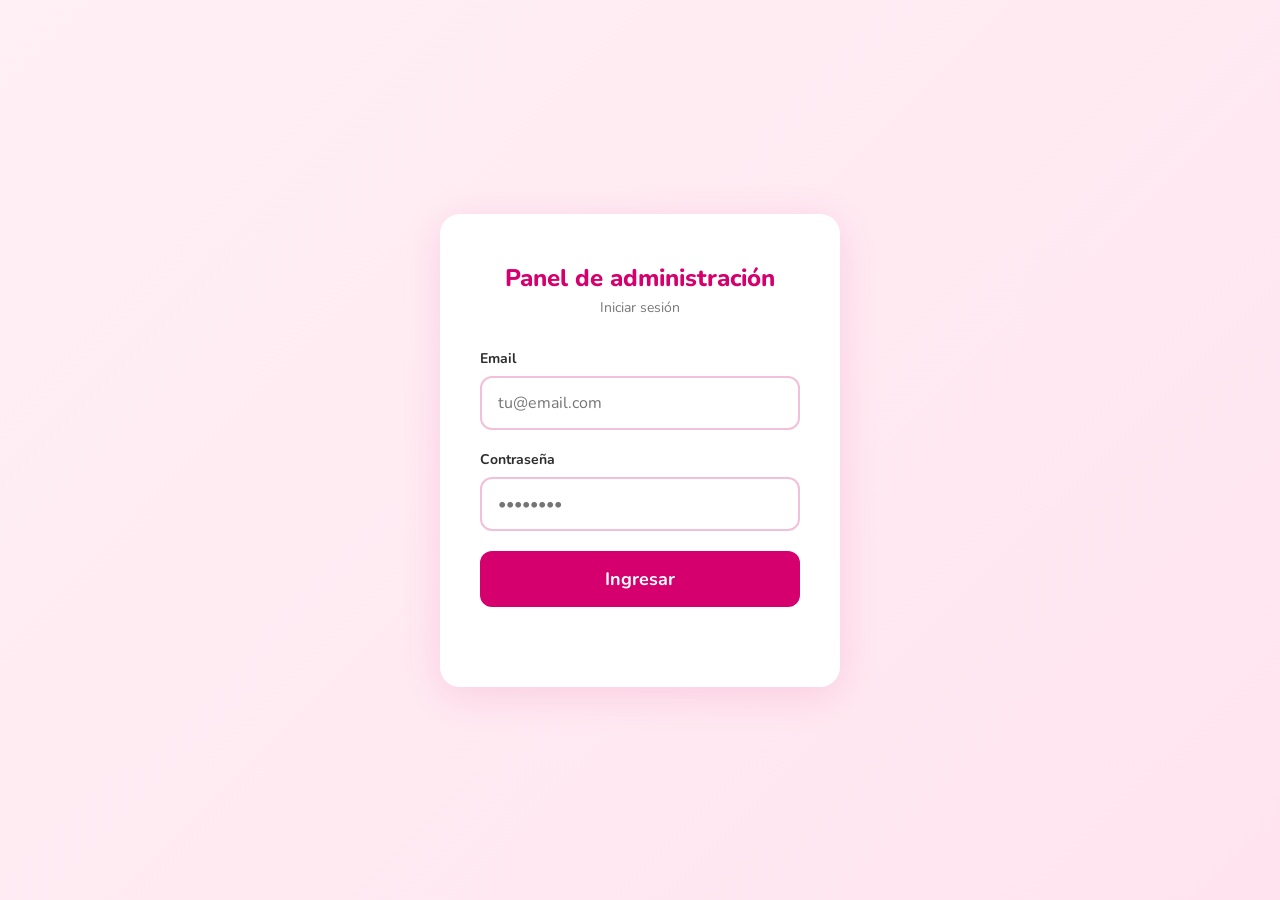
==== commit 4a4d8b89: "primer commit" ====
--- a/admin.html
+++ b/admin.html
@@ -4,10 +4,11 @@
 <head>
     <meta charset="UTF-8">
     <meta name="viewport" content="width=device-width, initial-scale=1.0">
-    <title>Admin — Farmacia Cicala</title>
+    <title>Panel de administración</title>
     <link href="https://fonts.googleapis.com/css2?family=Nunito:wght@400;600;700;800&display=swap" rel="stylesheet">
     <link rel="stylesheet" href="https://cdnjs.cloudflare.com/ajax/libs/cropperjs/1.6.1/cropper.min.css">
     <link rel="icon" type="image/jpeg" href="images/logos/logo para la pestaña.png">
+    <script src="config.js"></script>
     <style>
         *,
         *::before,
@@ -1070,8 +1071,8 @@
     <div id="login-screen">
         <div class="login-card">
             <div class="login-logo">
-                <h1>Farmacia Cicala</h1>
-                <p>Panel de administración</p>
+                <h1>Panel de administración</h1>
+                <p>Iniciar sesión</p>
             </div>
             <div class="form-group">
                 <label>Email</label>
@@ -1098,9 +1099,9 @@
 
         <div class="admin-body">
             <div class="admin-tabs">
-                <button class="admin-tab active" data-tab="novedades">Novedades</button>
-                <button class="admin-tab" data-tab="promociones">Promociones</button>
-                <button class="admin-tab" data-tab="combos">Combos</button>
+                <button class="admin-tab active" data-tab="novedades">Destacados</button>
+                <button class="admin-tab" data-tab="promociones">Ofertas</button>
+                <button class="admin-tab" data-tab="combos">Combos & Packs</button>
                 <button class="admin-tab" data-tab="categorias">Filtros</button>
                 <button class="admin-tab" data-tab="horarios">Horarios</button>
             </div>
@@ -1108,9 +1109,11 @@
             <!-- NOVEDADES -->
             <div class="admin-section active" id="tab-novedades">
                 <div class="section-toolbar">
-                    <h2>Novedades</h2>
-                    <button class="btn-add" id="btn-nueva-novedad">+ Agregar novedad</button>
+                    <h2>Destacados</h2>
+                    <button class="btn-add" id="btn-nueva-novedad">+ Agregar destacado</button>
                     <button class="btn-sort-alpha" id="btn-sort-novedades">A→Z</button>
+                    <input type="text" id="search-novedades" placeholder="🔍 Buscar..."
+                        style="padding:10px 16px;border:2px solid #F2C0D8;border-radius:12px;font-family:'Nunito',sans-serif;font-size:15px;outline:none;width:220px;">
                 </div>
                 <div class="productos-table">
                     <div class="table-header th-novedad">
@@ -1125,9 +1128,11 @@
             <!-- PROMOCIONES -->
             <div class="admin-section" id="tab-promociones">
                 <div class="section-toolbar">
-                    <h2>Promociones</h2>
-                    <button class="btn-add" id="btn-nueva-promocion">+ Agregar promoción</button>
+                    <h2>Ofertas</h2>
+                    <button class="btn-add" id="btn-nueva-promocion">+ Agregar oferta</button>
                     <button class="btn-sort-alpha" id="btn-sort-promociones">A→Z</button>
+                    <input type="text" id="search-promociones" placeholder="🔍 Buscar..."
+                        style="padding:10px 16px;border:2px solid #F2C0D8;border-radius:12px;font-family:'Nunito',sans-serif;font-size:15px;outline:none;width:220px;">
                 </div>
                 <div class="productos-table">
                     <div class="table-header th-promocion">
@@ -1143,9 +1148,11 @@
             <!-- COMBOS -->
             <div class="admin-section" id="tab-combos">
                 <div class="section-toolbar">
-                    <h2>Combos</h2>
-                    <button class="btn-add" id="btn-nuevo-combo">+ Agregar combo</button>
+                    <h2>Combos & Packs</h2>
+                    <button class="btn-add" id="btn-nuevo-combo">+ Agregar combo/pack</button>
                     <button class="btn-sort-alpha" id="btn-sort-combos">A→Z</button>
+                    <input type="text" id="search-combos" placeholder="🔍 Buscar..."
+                        style="padding:10px 16px;border:2px solid #F2C0D8;border-radius:12px;font-family:'Nunito',sans-serif;font-size:15px;outline:none;width:220px;">
                 </div>
                 <div class="productos-table">
                     <div class="table-header th-combo">
@@ -1426,403 +1433,404 @@
                 <button class="btn-save" id="btn-guardar-combo">Guardar</button>
             </div>
         </div>
-        <!-- MODAL RECORTADOR -->
-        <div class="cropper-modal-overlay" id="cropper-modal">
-            <div class="cropper-modal-box">
-                <div>
-                    <p class="cropper-modal-title">✂️ Recortá la imagen</p>
-                    <p class="cropper-modal-subtitle">Arrastrá y redimensioná el recuadro para elegir el área del
-                        producto.
-                        O usá la imagen completa tal como está.</p>
-                </div>
-                <div class="cropper-wrapper">
-                    <img id="cropper-img" src="" alt="Recortar">
-                </div>
-                <div class="cropper-modal-actions">
-                    <button class="btn-crop-confirm" id="btn-crop-confirm">✓ Usar recorte</button>
-                    <button class="btn-crop-original" id="btn-crop-original">📷 Usar imagen completa</button>
-                    <button class="btn-crop-cancel" id="btn-crop-cancel">✕ Cancelar</button>
-                </div>
+    </div>
+    <!-- MODAL RECORTADOR -->
+    <div class="cropper-modal-overlay" id="cropper-modal">
+        <div class="cropper-modal-box">
+            <div>
+                <p class="cropper-modal-title">✂️ Recortá la imagen</p>
+                <p class="cropper-modal-subtitle">Arrastrá y redimensioná el recuadro para elegir el área del
+                    producto.
+                    O usá la imagen completa tal como está.</p>
+            </div>
+            <div class="cropper-wrapper">
+                <img id="cropper-img" src="" alt="Recortar">
+            </div>
+            <div class="cropper-modal-actions">
+                <button class="btn-crop-confirm" id="btn-crop-confirm">✓ Usar recorte</button>
+                <button class="btn-crop-original" id="btn-crop-original">📷 Usar imagen completa</button>
+                <button class="btn-crop-cancel" id="btn-crop-cancel">✕ Cancelar</button>
             </div>
         </div>
-
-        <!-- MODAL CATEGORIA -->
-        <div class="modal-overlay" id="modal-categoria">
-            <div class="modal">
-                <h3 id="modal-categoria-title">Nueva categoría</h3>
-                <input type="hidden" id="categoria-id-edit">
-                <div class="form-group">
-                    <label>Nombre de la categoría</label>
-                    <input type="text" id="categoria-nombre" placeholder="Ej: Perfumes, Cremas, Medicamentos...">
-                </div>
-                <div class="modal-actions">
-                    <button class="btn-cancel" id="btn-cancelar-categoria">Cancelar</button>
-                    <button class="btn-save" id="btn-guardar-categoria">Guardar</button>
-                </div>
+    </div>
+
+    <!-- MODAL CATEGORIA -->
+    <div class="modal-overlay" id="modal-categoria">
+        <div class="modal">
+            <h3 id="modal-categoria-title">Nueva categoría</h3>
+            <input type="hidden" id="categoria-id-edit">
+            <div class="form-group">
+                <label>Nombre de la categoría</label>
+                <input type="text" id="categoria-nombre" placeholder="Ej: Perfumes, Cremas, Medicamentos...">
+            </div>
+            <div class="modal-actions">
+                <button class="btn-cancel" id="btn-cancelar-categoria">Cancelar</button>
+                <button class="btn-save" id="btn-guardar-categoria">Guardar</button>
             </div>
         </div>
-
-        <!-- MODAL CONFIRMAR ELIMINACIÓN -->
-        <div class="confirm-overlay" id="confirm-overlay">
-            <div class="confirm-box">
-                <div class="confirm-icon" id="confirm-icon">🗑️</div>
-                <div class="confirm-title" id="confirm-title">¿Eliminás este producto?</div>
-                <div class="confirm-subtitle" id="confirm-subtitle">Esta acción no se puede deshacer.</div>
-                <div class="confirm-actions">
-                    <button class="btn-confirm-cancel" id="btn-confirm-cancel">Cancelar</button>
-                    <button class="btn-confirm-delete" id="btn-confirm-delete">Eliminar</button>
-                </div>
+    </div>
+
+    <!-- MODAL CONFIRMAR ELIMINACIÓN -->
+    <div class="confirm-overlay" id="confirm-overlay">
+        <div class="confirm-box">
+            <div class="confirm-icon" id="confirm-icon">🗑️</div>
+            <div class="confirm-title" id="confirm-title">¿Eliminás este producto?</div>
+            <div class="confirm-subtitle" id="confirm-subtitle">Esta acción no se puede deshacer.</div>
+            <div class="confirm-actions">
+                <button class="btn-confirm-cancel" id="btn-confirm-cancel">Cancelar</button>
+                <button class="btn-confirm-delete" id="btn-confirm-delete">Eliminar</button>
             </div>
         </div>
-
-        <div class="toast" id="toast"></div>
-
-        <script type="module">
-            import { initializeApp } from "https://www.gstatic.com/firebasejs/11.9.0/firebase-app.js";
-            import { getFirestore, collection, getDocs, addDoc, updateDoc, deleteDoc, doc, getDoc, setDoc } from "https://www.gstatic.com/firebasejs/11.9.0/firebase-firestore.js";
-            import { getAuth, signInWithEmailAndPassword, signOut, onAuthStateChanged } from "https://www.gstatic.com/firebasejs/11.9.0/firebase-auth.js";
-            // Cropper.js importado como módulo ESM para que sea visible en este scope
-            import Cropper from "https://cdn.jsdelivr.net/npm/cropperjs@1.6.1/dist/cropper.esm.js";
-
-            /* ====== CONFIG ====== */
-            const firebaseConfig = {
-                apiKey: "AIzaSyC5r3rA7a5awU2oErPnn2fP2qNZZ6s5qmo",
-                authDomain: "farmacia-cicala.firebaseapp.com",
-                projectId: "farmacia-cicala",
-                storageBucket: "farmacia-cicala.firebasestorage.app",
-                messagingSenderId: "299138749267",
-                appId: "1:299138749267:web:c716a4f57e6e8957a987a6"
+    </div>
+
+    <div class="toast" id="toast"></div>
+
+    <script type="module">
+        import { initializeApp } from "https://www.gstatic.com/firebasejs/11.9.0/firebase-app.js";
+        import { getFirestore, collection, getDocs, addDoc, updateDoc, deleteDoc, doc, getDoc, setDoc } from "https://www.gstatic.com/firebasejs/11.9.0/firebase-firestore.js";
+        import { getAuth, signInWithEmailAndPassword, signOut, onAuthStateChanged } from "https://www.gstatic.com/firebasejs/11.9.0/firebase-auth.js";
+        // Cropper.js importado como módulo ESM para que sea visible en este scope
+        import Cropper from "https://cdn.jsdelivr.net/npm/cropperjs@1.6.1/dist/cropper.esm.js";
+
+        /* ====== CONFIG ====== */
+        const _C = window.CONFIG;
+        const firebaseConfig = _C.FIREBASE_CONFIG;
+        const CLOUDINARY_CLOUD = _C.CLOUDINARY_CLOUD;
+        const CLOUDINARY_PRESET = _C.CLOUDINARY_PRESET;
+        const app = initializeApp(firebaseConfig);
+        const db = getFirestore(app);
+        const auth = getAuth(app);
+
+        /* ====== AUTH ====== */
+        onAuthStateChanged(auth, user => {
+            if (user) {
+                document.getElementById('login-screen').style.display = 'none';
+                document.getElementById('admin-panel').style.display = 'block';
+                document.getElementById('admin-user-email').textContent = user.email;
+                cargarTodo();
+            } else {
+                document.getElementById('login-screen').style.display = 'flex';
+                document.getElementById('admin-panel').style.display = 'none';
+            }
+        });
+
+        document.getElementById('login-btn').addEventListener('click', async () => {
+            const email = document.getElementById('login-email').value.trim();
+            const pass = document.getElementById('login-password').value;
+            document.getElementById('login-error').textContent = '';
+            try {
+                await signInWithEmailAndPassword(auth, email, pass);
+            } catch (e) {
+                document.getElementById('login-error').textContent = 'Email o contraseña incorrectos.';
+            }
+        });
+        document.getElementById('login-password').addEventListener('keydown', e => {
+            if (e.key === 'Enter') document.getElementById('login-btn').click();
+        });
+        document.getElementById('logout-btn').addEventListener('click', () => signOut(auth));
+
+        /* ====== TABS ====== */
+        document.querySelectorAll('.admin-tab').forEach(tab => {
+            tab.addEventListener('click', () => {
+                document.querySelectorAll('.admin-tab').forEach(t => t.classList.remove('active'));
+                document.querySelectorAll('.admin-section').forEach(s => s.classList.remove('active'));
+                tab.classList.add('active');
+                document.getElementById('tab-' + tab.dataset.tab).classList.add('active');
+            });
+        });
+
+        /* ====== RECORTADOR DE IMÁGENES ====== */
+        let cropperInstance = null;
+        let cropperCallback = null;
+        let cropperOriginalFile = null;   // ← guardamos el File original ANTES de que Cropper lo toque
+
+        const cropperModal = document.getElementById('cropper-modal');
+        const cropperImg = document.getElementById('cropper-img');
+        const btnCropConfirm = document.getElementById('btn-crop-confirm');
+        const btnCropOriginal = document.getElementById('btn-crop-original');
+        const btnCropCancel = document.getElementById('btn-crop-cancel');
+
+        function abrirRecortador(file, onResult) {
+            cropperOriginalFile = file;   // ← guardamos referencia al File original
+            const reader = new FileReader();
+            reader.onload = e => {
+                // Destruir instancia previa ANTES de cambiar el src
+                if (cropperInstance) { cropperInstance.destroy(); cropperInstance = null; }
+                cropperImg.src = e.target.result;
+                cropperModal.classList.add('active');
+                // Esperar a que la imagen cargue para inicializar Cropper
+                cropperImg.onload = () => {
+                    cropperInstance = new Cropper(cropperImg, {
+                        aspectRatio: NaN,
+                        viewMode: 1,
+                        dragMode: 'move',
+                        autoCropArea: 0.85,
+                        responsive: true,
+                        restore: false,
+                        guides: true,
+                        center: true,
+                        highlight: false,
+                        cropBoxMovable: true,
+                        cropBoxResizable: true,
+                        toggleDragModeOnDblclick: false,
+                    });
+                };
+                cropperCallback = onResult;
             };
-            const CLOUDINARY_CLOUD = 'dhzkuqo5s';
-            const CLOUDINARY_PRESET = 'farmacia_cicala';
-
-            const app = initializeApp(firebaseConfig);
-            const db = getFirestore(app);
-            const auth = getAuth(app);
-
-            /* ====== AUTH ====== */
-            onAuthStateChanged(auth, user => {
-                if (user) {
-                    document.getElementById('login-screen').style.display = 'none';
-                    document.getElementById('admin-panel').style.display = 'block';
-                    document.getElementById('admin-user-email').textContent = user.email;
-                    cargarTodo();
-                } else {
-                    document.getElementById('login-screen').style.display = 'flex';
-                    document.getElementById('admin-panel').style.display = 'none';
+            reader.readAsDataURL(file);
+        }
+
+        btnCropConfirm.addEventListener('click', () => {
+            if (!cropperInstance) return;
+            // Deshabilitar botón para evitar doble click
+            btnCropConfirm.disabled = true;
+            cropperInstance.getCroppedCanvas({ maxWidth: 1200, maxHeight: 1200, fillColor: '#fff' })
+                .toBlob(blob => {
+                    const croppedFile = new File([blob], 'recortada.jpg', { type: 'image/jpeg' });
+                    const cb = cropperCallback;
+                    cerrarRecortador();
+                    btnCropConfirm.disabled = false;
+                    if (cb) cb(croppedFile);
+                }, 'image/jpeg', 0.92);
+        });
+
+        btnCropOriginal.addEventListener('click', () => {
+            // Usamos el File original guardado — no tocamos cropperImg.src (que Cropper modifica)
+            const originalFile = cropperOriginalFile;
+            const cb = cropperCallback;
+            cerrarRecortador();
+            if (cb && originalFile) cb(originalFile);
+        });
+
+        btnCropCancel.addEventListener('click', cerrarRecortador);
+
+        function cerrarRecortador() {
+            cropperModal.classList.remove('active');
+            if (cropperInstance) { cropperInstance.destroy(); cropperInstance = null; }
+            cropperCallback = null;
+            cropperOriginalFile = null;
+        }
+
+        /* ====== CLOUDINARY UPLOAD ====== */
+        async function subirImagenCloudinary(file, prefijo, setEstado) {
+            setEstado('Subiendo imagen...', 'subiendo');
+            const formData = new FormData();
+            formData.append('file', file);
+            formData.append('upload_preset', CLOUDINARY_PRESET);
+            formData.append('folder', `farmacia-cicala/${prefijo}`);
+
+            const res = await fetch(`https://api.cloudinary.com/v1_1/${CLOUDINARY_CLOUD}/image/upload`, {
+                method: 'POST',
+                body: formData
+            });
+
+            if (!res.ok) throw new Error('Error al subir imagen');
+            const data = await res.json();
+            setEstado('✓ Imagen subida correctamente', 'listo');
+            return data.secure_url;
+        }
+
+        /* ====== SETUP UPLOADERS MÚLTIPLES ====== */
+        function setupImagenUploadMultiple(inputId, areaId, previewListId, urlInputId, soloUna = false) {
+            const input = document.getElementById(inputId);
+            const area = document.getElementById(areaId);
+            const previewList = document.getElementById(previewListId);
+
+            let imagenes = [];
+
+            function renderPreviews() {
+                previewList.innerHTML = '';
+                imagenes.forEach((img, idx) => {
+                    const wrap = document.createElement('div');
+                    wrap.style.cssText = 'position:relative;display:inline-flex;flex-direction:column;gap:4px;align-items:center;width:110px;';
+
+                    const im = document.createElement('img');
+                    im.src = img.previewSrc;
+                    im.style.cssText = `width:90px;height:90px;object-fit:cover;border-radius:8px;border:3px solid ${img.esPortada ? '#D5006D' : '#F2C0D8'};cursor:pointer;`;
+                    im.title = 'Hacer portada';
+                    im.addEventListener('click', () => {
+                        imagenes.forEach((i, j) => i.esPortada = (j === idx));
+                        renderPreviews();
+                    });
+
+                    if (img.esPortada) {
+                        const badge = document.createElement('span');
+                        badge.textContent = '⭐ Portada';
+                        badge.style.cssText = 'position:absolute;top:4px;left:4px;background:#D5006D;color:white;font-size:10px;font-weight:700;padding:2px 6px;border-radius:6px;pointer-events:none;';
+                        wrap.appendChild(badge);
+                    }
+
+                    // Solo mostrar input de nombre si hay más de una imagen
+                    const nameInput = document.createElement('input');
+                    nameInput.type = 'text';
+                    nameInput.placeholder = 'Ej: Menta';
+                    nameInput.value = img.nombre || '';
+                    nameInput.style.cssText = 'width:90px;font-size:11px;padding:4px;border:1px solid #F2C0D8;border-radius:6px;font-family:Nunito,sans-serif;text-align:center;';
+                    nameInput.addEventListener('input', e => { imagenes[idx].nombre = e.target.value; });
+
+                    if (imagenes.length > 1) {
+                        wrap.appendChild(nameInput);
+                    }
+
+                    const btn = document.createElement('button');
+                    btn.textContent = '✕';
+                    btn.type = 'button';
+                    btn.style.cssText = 'position:absolute;top:-6px;right:4px;background:#E53935;color:white;border:none;border-radius:50%;width:20px;height:20px;font-size:11px;font-weight:700;cursor:pointer;line-height:20px;padding:0;';
+                    btn.addEventListener('click', () => {
+                        imagenes.splice(idx, 1);
+                        if (imagenes.length > 0 && !imagenes.some(i => i.esPortada)) imagenes[0].esPortada = true;
+                        renderPreviews();
+                    });
+
+                    wrap.appendChild(im);
+                    if (imagenes.length > 1) {
+                        wrap.appendChild(nameInput);
+                    }
+                    wrap.appendChild(btn);
+                    previewList.appendChild(wrap);
+                });
+            }
+
+            async function procesarFiles(files, soloUna = false) {
+                if (soloUna && imagenes.length >= 1) {
+                    toast('Solo se permite una imagen de portada para el combo', 'error');
+                    return;
                 }
-            });
-
-            document.getElementById('login-btn').addEventListener('click', async () => {
-                const email = document.getElementById('login-email').value.trim();
-                const pass = document.getElementById('login-password').value;
-                document.getElementById('login-error').textContent = '';
-                try {
-                    await signInWithEmailAndPassword(auth, email, pass);
-                } catch (e) {
-                    document.getElementById('login-error').textContent = 'Email o contraseña incorrectos.';
-                }
-            });
-            document.getElementById('login-password').addEventListener('keydown', e => {
-                if (e.key === 'Enter') document.getElementById('login-btn').click();
-            });
-            document.getElementById('logout-btn').addEventListener('click', () => signOut(auth));
-
-            /* ====== TABS ====== */
-            document.querySelectorAll('.admin-tab').forEach(tab => {
-                tab.addEventListener('click', () => {
-                    document.querySelectorAll('.admin-tab').forEach(t => t.classList.remove('active'));
-                    document.querySelectorAll('.admin-section').forEach(s => s.classList.remove('active'));
-                    tab.classList.add('active');
-                    document.getElementById('tab-' + tab.dataset.tab).classList.add('active');
-                });
-            });
-
-            /* ====== RECORTADOR DE IMÁGENES ====== */
-            let cropperInstance = null;
-            let cropperCallback = null;
-            let cropperOriginalFile = null;   // ← guardamos el File original ANTES de que Cropper lo toque
-
-            const cropperModal = document.getElementById('cropper-modal');
-            const cropperImg = document.getElementById('cropper-img');
-            const btnCropConfirm = document.getElementById('btn-crop-confirm');
-            const btnCropOriginal = document.getElementById('btn-crop-original');
-            const btnCropCancel = document.getElementById('btn-crop-cancel');
-
-            function abrirRecortador(file, onResult) {
-                cropperOriginalFile = file;   // ← guardamos referencia al File original
-                const reader = new FileReader();
-                reader.onload = e => {
-                    // Destruir instancia previa ANTES de cambiar el src
-                    if (cropperInstance) { cropperInstance.destroy(); cropperInstance = null; }
-                    cropperImg.src = e.target.result;
-                    cropperModal.classList.add('active');
-                    // Esperar a que la imagen cargue para inicializar Cropper
-                    cropperImg.onload = () => {
-                        cropperInstance = new Cropper(cropperImg, {
-                            aspectRatio: NaN,
-                            viewMode: 1,
-                            dragMode: 'move',
-                            autoCropArea: 0.85,
-                            responsive: true,
-                            restore: false,
-                            guides: true,
-                            center: true,
-                            highlight: false,
-                            cropBoxMovable: true,
-                            cropBoxResizable: true,
-                            toggleDragModeOnDblclick: false,
+                for (const file of files) {
+                    await new Promise(resolve => {
+                        abrirRecortador(file, resultado => {
+                            const reader = new FileReader();
+                            reader.onload = e => {
+                                const esPortada = imagenes.length === 0;
+                                imagenes.push({ file: resultado, url: '', nombre: '', esPortada, previewSrc: e.target.result });
+                                renderPreviews();
+                                resolve();
+                            };
+                            reader.readAsDataURL(resultado);
                         });
-                    };
-                    cropperCallback = onResult;
-                };
-                reader.readAsDataURL(file);
-            }
-
-            btnCropConfirm.addEventListener('click', () => {
-                if (!cropperInstance) return;
-                // Deshabilitar botón para evitar doble click
-                btnCropConfirm.disabled = true;
-                cropperInstance.getCroppedCanvas({ maxWidth: 1200, maxHeight: 1200, fillColor: '#fff' })
-                    .toBlob(blob => {
-                        const croppedFile = new File([blob], 'recortada.jpg', { type: 'image/jpeg' });
-                        const cb = cropperCallback;
-                        cerrarRecortador();
-                        btnCropConfirm.disabled = false;
-                        if (cb) cb(croppedFile);
-                    }, 'image/jpeg', 0.92);
-            });
-
-            btnCropOriginal.addEventListener('click', () => {
-                // Usamos el File original guardado — no tocamos cropperImg.src (que Cropper modifica)
-                const originalFile = cropperOriginalFile;
-                const cb = cropperCallback;
-                cerrarRecortador();
-                if (cb && originalFile) cb(originalFile);
-            });
-
-            btnCropCancel.addEventListener('click', cerrarRecortador);
-
-            function cerrarRecortador() {
-                cropperModal.classList.remove('active');
-                if (cropperInstance) { cropperInstance.destroy(); cropperInstance = null; }
-                cropperCallback = null;
-                cropperOriginalFile = null;
-            }
-
-            /* ====== CLOUDINARY UPLOAD ====== */
-            async function subirImagenCloudinary(file, prefijo, setEstado) {
-                setEstado('Subiendo imagen...', 'subiendo');
-                const formData = new FormData();
-                formData.append('file', file);
-                formData.append('upload_preset', CLOUDINARY_PRESET);
-                formData.append('folder', `farmacia-cicala/${prefijo}`);
-
-                const res = await fetch(`https://api.cloudinary.com/v1_1/${CLOUDINARY_CLOUD}/image/upload`, {
-                    method: 'POST',
-                    body: formData
-                });
-
-                if (!res.ok) throw new Error('Error al subir imagen');
-                const data = await res.json();
-                setEstado('✓ Imagen subida correctamente', 'listo');
-                return data.secure_url;
-            }
-
-            /* ====== SETUP UPLOADERS MÚLTIPLES ====== */
-            function setupImagenUploadMultiple(inputId, areaId, previewListId, urlInputId) {
-                const input = document.getElementById(inputId);
-                const area = document.getElementById(areaId);
-                const previewList = document.getElementById(previewListId);
-
-                let imagenes = [];
-
-                function renderPreviews() {
-                    previewList.innerHTML = '';
-                    imagenes.forEach((img, idx) => {
-                        const wrap = document.createElement('div');
-                        wrap.style.cssText = 'position:relative;display:inline-flex;flex-direction:column;gap:4px;align-items:center;width:110px;';
-
-                        const im = document.createElement('img');
-                        im.src = img.previewSrc;
-                        im.style.cssText = `width:90px;height:90px;object-fit:cover;border-radius:8px;border:3px solid ${img.esPortada ? '#D5006D' : '#F2C0D8'};cursor:pointer;`;
-                        im.title = 'Hacer portada';
-                        im.addEventListener('click', () => {
-                            imagenes.forEach((i, j) => i.esPortada = (j === idx));
-                            renderPreviews();
-                        });
-
-                        if (img.esPortada) {
-                            const badge = document.createElement('span');
-                            badge.textContent = '⭐ Portada';
-                            badge.style.cssText = 'position:absolute;top:4px;left:4px;background:#D5006D;color:white;font-size:10px;font-weight:700;padding:2px 6px;border-radius:6px;pointer-events:none;';
-                            wrap.appendChild(badge);
-                        }
-
-                        // Solo mostrar input de nombre si hay más de una imagen
-                        const nameInput = document.createElement('input');
-                        nameInput.type = 'text';
-                        nameInput.placeholder = 'Ej: Menta';
-                        nameInput.value = img.nombre || '';
-                        nameInput.style.cssText = 'width:90px;font-size:11px;padding:4px;border:1px solid #F2C0D8;border-radius:6px;font-family:Nunito,sans-serif;text-align:center;';
-                        nameInput.addEventListener('input', e => { imagenes[idx].nombre = e.target.value; });
-
-                        if (imagenes.length > 1) {
-                            wrap.appendChild(nameInput);
-                        }
-
-                        const btn = document.createElement('button');
-                        btn.textContent = '✕';
-                        btn.type = 'button';
-                        btn.style.cssText = 'position:absolute;top:-6px;right:4px;background:#E53935;color:white;border:none;border-radius:50%;width:20px;height:20px;font-size:11px;font-weight:700;cursor:pointer;line-height:20px;padding:0;';
-                        btn.addEventListener('click', () => {
-                            imagenes.splice(idx, 1);
-                            if (imagenes.length > 0 && !imagenes.some(i => i.esPortada)) imagenes[0].esPortada = true;
-                            renderPreviews();
-                        });
-
-                        wrap.appendChild(im);
-                        if (imagenes.length > 1) {
-                            wrap.appendChild(nameInput);
-                        }
-                        wrap.appendChild(btn);
-                        previewList.appendChild(wrap);
                     });
                 }
-
-                async function procesarFiles(files) {
-                    for (const file of files) {
-                        await new Promise(resolve => {
-                            abrirRecortador(file, resultado => {
-                                const reader = new FileReader();
-                                reader.onload = e => {
-                                    const esPortada = imagenes.length === 0;
-                                    imagenes.push({ file: resultado, url: '', nombre: '', esPortada, previewSrc: e.target.result });
-                                    renderPreviews();
-                                    resolve();
-                                };
-                                reader.readAsDataURL(resultado);
-                            });
-                        });
+            }
+
+            input.addEventListener('change', async e => {
+                if (e.target.files.length) await procesarFiles([...e.target.files], soloUna);
+                input.value = '';
+            });
+
+            area.addEventListener('dragover', e => { e.preventDefault(); area.classList.add('dragover'); });
+            area.addEventListener('dragleave', () => area.classList.remove('dragover'));
+            area.addEventListener('drop', async e => {
+                e.preventDefault(); area.classList.remove('dragover');
+                if (e.dataTransfer.files.length) await procesarFiles([...e.dataTransfer.files], soloUna);
+            });
+
+            return {
+                async subirTodas(prefijo, setEstado) {
+                    const result = [];
+                    for (const img of imagenes) {
+                        let url = img.url;
+                        if (!url && img.file) {
+                            url = await subirImagenCloudinary(img.file, prefijo, setEstado);
+                            img.url = url;
+                        }
+                        result.push({ url, nombre: img.nombre || '', esPortada: img.esPortada || false });
                     }
-                }
-
-                input.addEventListener('change', async e => {
-                    if (e.target.files.length) await procesarFiles([...e.target.files]);
-                    input.value = '';
-                });
-
-                area.addEventListener('dragover', e => { e.preventDefault(); area.classList.add('dragover'); });
-                area.addEventListener('dragleave', () => area.classList.remove('dragover'));
-                area.addEventListener('drop', async e => {
-                    e.preventDefault(); area.classList.remove('dragover');
-                    if (e.dataTransfer.files.length) await procesarFiles([...e.dataTransfer.files]);
-                });
-
-                return {
-                    async subirTodas(prefijo, setEstado) {
-                        const result = [];
-                        for (const img of imagenes) {
-                            let url = img.url;
-                            if (!url && img.file) {
-                                url = await subirImagenCloudinary(img.file, prefijo, setEstado);
-                                img.url = url;
-                            }
-                            result.push({ url, nombre: img.nombre || '', esPortada: img.esPortada || false });
-                        }
-                        return result;
-                    },
-                    setUrls(imgs) {
-                        imagenes = (imgs || []).map((img, idx) => {
-                            if (typeof img === 'string') return { file: null, url: img, nombre: '', esPortada: idx === 0, previewSrc: img };
-                            return { file: null, url: img.url, nombre: img.nombre || '', esPortada: img.esPortada || false, previewSrc: img.url };
-                        });
-                        if (imagenes.length > 0 && !imagenes.some(i => i.esPortada)) imagenes[0].esPortada = true;
-                        renderPreviews();
-                    },
-                    reset() { imagenes = []; renderPreviews(); },
-                    setEstado: () => { },
-                };
+                    return result;
+                },
+                setUrls(imgs) {
+                    imagenes = (imgs || []).map((img, idx) => {
+                        if (typeof img === 'string') return { file: null, url: img, nombre: '', esPortada: idx === 0, previewSrc: img };
+                        return { file: null, url: img.url, nombre: img.nombre || '', esPortada: img.esPortada || false, previewSrc: img.url };
+                    });
+                    if (imagenes.length > 0 && !imagenes.some(i => i.esPortada)) imagenes[0].esPortada = true;
+                    renderPreviews();
+                },
+                reset() { imagenes = []; renderPreviews(); },
+                setEstado: () => { },
+            };
+        }
+
+        let uploaderNovedad, uploaderPromocion, uploaderCombo, uploaderComboP1, uploaderComboP2;
+        document.addEventListener('DOMContentLoaded', () => {
+            uploaderNovedad = setupImagenUploadMultiple('novedad-imagen-file', 'upload-area-novedad', 'preview-list-novedad', 'novedad-imagen-url');
+            uploaderPromocion = setupImagenUploadMultiple('promocion-imagen-file', 'upload-area-promocion', 'preview-list-promocion', 'promocion-imagen-url');
+            uploaderCombo = setupImagenUploadMultiple('combo-imagen-file', 'upload-area-combo', 'preview-list-combo', 'combo-imagen-url', true);
+            uploaderComboP1 = setupImagenUploadMultiple('combo-p1-imagen-file', 'upload-area-combo-p1', 'preview-list-combo-p1', '');
+            uploaderComboP2 = setupImagenUploadMultiple('combo-p2-imagen-file', 'upload-area-combo-p2', 'preview-list-combo-p2', '');
+
+            document.getElementById('btn-agregar-p2').addEventListener('click', () => {
+                document.getElementById('combo-p2-section').style.display = 'block';
+                document.getElementById('combo-p2-toggle').style.display = 'none';
+            });
+            document.getElementById('btn-quitar-p2').addEventListener('click', () => {
+                document.getElementById('combo-p2-section').style.display = 'none';
+                document.getElementById('combo-p2-toggle').style.display = 'block';
+                uploaderComboP2.reset();
+                document.getElementById('combo-p2-nombre').value = '';
+                document.getElementById('combo-p2-precio').value = '';
+            });
+        });
+
+        /* ====== UTILIDADES ====== */
+        function fmt(n) {
+            return new Intl.NumberFormat('es-AR', { style: 'currency', currency: 'ARS', minimumFractionDigits: 0 }).format(n);
+        }
+        function toast(msg, tipo = '') {
+            const t = document.getElementById('toast');
+            t.textContent = msg;
+            t.className = 'toast ' + tipo;
+            setTimeout(() => t.classList.add('visible'), 10);
+            setTimeout(() => t.classList.remove('visible'), 2500);
+        }
+        function cerrarModal(id) {
+            if (!id) return;
+            const el = document.getElementById(id);
+            if (el) el.classList.remove('active');
+        }
+        function cerrarModalSeguro(id) {
+            if (!id || id === 'cropper-modal' || id.startsWith('confirm')) {
+                cerrarModal(id);
+                return;
             }
-
-            let uploaderNovedad, uploaderPromocion, uploaderCombo, uploaderComboP1, uploaderComboP2;
-            document.addEventListener('DOMContentLoaded', () => {
-                uploaderNovedad = setupImagenUploadMultiple('novedad-imagen-file', 'upload-area-novedad', 'preview-list-novedad', 'novedad-imagen-url');
-                uploaderPromocion = setupImagenUploadMultiple('promocion-imagen-file', 'upload-area-promocion', 'preview-list-promocion', 'promocion-imagen-url');
-                uploaderCombo = setupImagenUploadMultiple('combo-imagen-file', 'upload-area-combo', 'preview-list-combo', 'combo-imagen-url');
-                uploaderComboP1 = setupImagenUploadMultiple('combo-p1-imagen-file', 'upload-area-combo-p1', 'preview-list-combo-p1', '');
-                uploaderComboP2 = setupImagenUploadMultiple('combo-p2-imagen-file', 'upload-area-combo-p2', 'preview-list-combo-p2', '');
-
-                document.getElementById('btn-agregar-p2').addEventListener('click', () => {
-                    document.getElementById('combo-p2-section').style.display = 'block';
-                    document.getElementById('combo-p2-toggle').style.display = 'none';
-                });
-                document.getElementById('btn-quitar-p2').addEventListener('click', () => {
-                    document.getElementById('combo-p2-section').style.display = 'none';
-                    document.getElementById('combo-p2-toggle').style.display = 'block';
-                    uploaderComboP2.reset();
-                    document.getElementById('combo-p2-nombre').value = '';
-                    document.getElementById('combo-p2-precio').value = '';
-                });
-            });
-
-            /* ====== UTILIDADES ====== */
-            function fmt(n) {
-                return new Intl.NumberFormat('es-AR', { style: 'currency', currency: 'ARS', minimumFractionDigits: 0 }).format(n);
-            }
-            function toast(msg, tipo = '') {
-                const t = document.getElementById('toast');
-                t.textContent = msg;
-                t.className = 'toast ' + tipo;
-                setTimeout(() => t.classList.add('visible'), 10);
-                setTimeout(() => t.classList.remove('visible'), 2500);
-            }
-            function cerrarModal(id) {
-                document.getElementById(id).classList.remove('active');
-            }
-            function cerrarModalSeguro(id) {
-                if (id === 'cropper-modal' || id === 'modal-categoria' || id.startsWith('confirm')) {
-                    cerrarModal(id);
-                    return;
-                }
-                mostrarConfirmacionCustom(
-                    '⚠️',
-                    '¿Estás seguro que quieres salir?',
-                    'Se perderán los cambios no guardados.',
-                    'Quedarme',
-                    'Salir sin guardar',
-                    () => { cerrarModal(id); }
-                );
-            }
-            function thumbHTML(url) {
-                return url
-                    ? `<img class="thumb" src="${url}" alt="" onerror="this.style.display='none'">`
-                    : `<div class="thumb-placeholder">📦</div>`;
-            }
-
-            /* ====== CARGAR TODO ====== */
-            function cargarTodo() {
-                setTimeout(() => { cargarNovedades(); cargarPromociones(); cargarCombos(); }, 0);
-            }
-
-            /* ====== NOVEDADES ====== */
-            async function cargarNovedades() {
-                const lista = document.getElementById('lista-novedades');
-                lista.innerHTML = '<div class="loading">Cargando...</div>';
-                const snap = await getDocs(collection(db, 'novedades'));
-                if (snap.empty) { lista.innerHTML = '<div class="empty-state">Sin novedades aún. Agregá la primera.</div>'; return; }
-                lista.innerHTML = '';
-                // Ordenar por campo 'orden'
-                const docsOrdenados = snap.docs.sort((a, b) =>
-                    (a.data().orden ?? 999) - (b.data().orden ?? 999)
-                );
-                docsOrdenados.forEach(d => {
-                    const p = d.data();
-                    const row = document.createElement('div');
-                    row.className = 'producto-row th-novedad';
-                    row.draggable = true;
-                    row.dataset.id = d.id;  // ← necesario para el drag & drop      
-                    row.innerHTML = `
+            mostrarConfirmacionCustom(
+                '⚠️',
+                '¿Estás seguro que quieres salir?',
+                'Se perderán los cambios no guardados.',
+                'Quedarme',
+                'Salir sin guardar',
+                () => { cerrarModal(id); },
+                false
+            );
+        }
+        function thumbHTML(url) {
+            return url
+                ? `<img class="thumb" src="${url}" alt="" onerror="this.style.display='none'">`
+                : `<div class="thumb-placeholder">📦</div>`;
+        }
+
+        /* ====== CARGAR TODO ====== */
+        function cargarTodo() {
+            setTimeout(() => { cargarNovedades(); cargarPromociones(); cargarCombos(); }, 0);
+        }
+
+        /* ====== NOVEDADES ====== */
+        async function cargarNovedades() {
+            const lista = document.getElementById('lista-novedades');
+            lista.innerHTML = '<div class="loading">Cargando...</div>';
+            const snap = await getDocs(collection(db, 'novedades'));
+            if (snap.empty) { lista.innerHTML = '<div class="empty-state">Sin novedades aún. Agregá la primera.</div>'; return; }
+            lista.innerHTML = '';
+            // Ordenar por campo 'orden'
+            const docsOrdenados = snap.docs.sort((a, b) =>
+                (a.data().orden ?? 999) - (b.data().orden ?? 999)
+            );
+            docsOrdenados.forEach(d => {
+                const p = d.data();
+                const row = document.createElement('div');
+                row.className = 'producto-row th-novedad';
+                row.draggable = true;
+                row.dataset.id = d.id;  // ← necesario para el drag & drop      
+                row.innerHTML = `
             ${thumbHTML(p.imagen)}
             <span class="producto-nombre-cell">${p.nombre}</span>
             <span class="producto-desc-cell">${p.descripcion || ''}</span>
@@ -1836,44 +1844,45 @@
                 <button class="btn-delete">🗑️</button>
             </div>`;
 
-                    row.querySelector('.btn-toggle-visible').addEventListener('click', async e => {
-                        const btn = e.currentTarget;
-                        const esVisible = btn.dataset.visible === 'true';
-                        await toggleVisible('novedades', btn.dataset.id, esVisible);
-                        cargarNovedades();
-                    });
-
-                    row.querySelector('.btn-toggle-stock').addEventListener('click', async e => {
-                        const btn = e.currentTarget;
-                        await toggleStock('novedades', btn.dataset.id, btn.dataset.stock === 'true');
-                        cargarNovedades();
-                    });
-                    row.querySelector('.btn-edit').addEventListener('click', () => {
-                        abrirModalNovedad(d.id, p);
-                    });
-                    row.querySelector('.btn-delete').addEventListener('click', () => eliminar('novedades', d.id, p.nombre, cargarNovedades));
-                    lista.appendChild(row);
+                row.querySelector('.btn-toggle-visible').addEventListener('click', async e => {
+                    const btn = e.currentTarget;
+                    const esVisible = btn.dataset.visible === 'true';
+                    await toggleVisible('novedades', btn.dataset.id, esVisible);
+                    cargarNovedades();
                 });
-                initDragAndDrop('lista-novedades', 'novedades', cargarNovedades);
-            }
-
-            /* ====== PROMOCIONES ====== */
-            async function cargarPromociones() {
-                const lista = document.getElementById('lista-promociones');
-                lista.innerHTML = '<div class="loading">Cargando...</div>';
-                const snap = await getDocs(collection(db, 'promociones'));
-                if (snap.empty) { lista.innerHTML = '<div class="empty-state">Sin promociones aún.</div>'; return; }
-                lista.innerHTML = '';
-                const docsOrdenados = snap.docs.sort((a, b) =>
-                    (a.data().orden ?? 999) - (b.data().orden ?? 999)
-                );
-                docsOrdenados.forEach(d => {
-                    const p = d.data();
-                    const row = document.createElement('div');
-                    row.className = 'producto-row th-promocion';
-                    row.draggable = true;
-                    row.dataset.id = d.id;
-                    row.innerHTML = `
+
+                row.querySelector('.btn-toggle-stock').addEventListener('click', async e => {
+                    const btn = e.currentTarget;
+                    await toggleStock('novedades', btn.dataset.id, btn.dataset.stock === 'true');
+                    cargarNovedades();
+                });
+                row.querySelector('.btn-edit').addEventListener('click', () => {
+                    abrirModalNovedad(d.id, p);
+                });
+                row.querySelector('.btn-delete').addEventListener('click', () => eliminar('novedades', d.id, p.nombre, cargarNovedades));
+                lista.appendChild(row);
+            });
+            initDragAndDrop('lista-novedades', 'novedades', cargarNovedades);
+            initBuscador('search-novedades', 'lista-novedades');
+        }
+
+        /* ====== PROMOCIONES ====== */
+        async function cargarPromociones() {
+            const lista = document.getElementById('lista-promociones');
+            lista.innerHTML = '<div class="loading">Cargando...</div>';
+            const snap = await getDocs(collection(db, 'promociones'));
+            if (snap.empty) { lista.innerHTML = '<div class="empty-state">Sin promociones aún.</div>'; return; }
+            lista.innerHTML = '';
+            const docsOrdenados = snap.docs.sort((a, b) =>
+                (a.data().orden ?? 999) - (b.data().orden ?? 999)
+            );
+            docsOrdenados.forEach(d => {
+                const p = d.data();
+                const row = document.createElement('div');
+                row.className = 'producto-row th-promocion';
+                row.draggable = true;
+                row.dataset.id = d.id;
+                row.innerHTML = `
                     ${thumbHTML(p.imagen)}
                     <span class="producto-nombre-cell">${p.nombre}</span>
                     <span class="producto-desc-cell">${p.descripcion || ''}</span>
@@ -1887,40 +1896,41 @@
                         <button class="btn-edit">✏️</button>
                         <button class="btn-delete">🗑️</button>
                     </div>`;
-                    row.querySelector('.btn-toggle-visible').addEventListener('click', async e => {
-                        const btn = e.currentTarget;
-                        await toggleVisible('promociones', btn.dataset.id, btn.dataset.visible === 'true');
-                        cargarPromociones();
-                    });
-                    row.querySelector('.btn-toggle-stock').addEventListener('click', async e => {
-                        const btn = e.currentTarget;
-                        await toggleStock('promociones', btn.dataset.id, btn.dataset.stock === 'true');
-                        cargarPromociones();
-                    });
-                    row.querySelector('.btn-edit').addEventListener('click', () => abrirModalPromocion(d.id, p));
-                    row.querySelector('.btn-delete').addEventListener('click', () => eliminar('promociones', d.id, p.nombre, cargarPromociones));
-                    lista.appendChild(row);
+                row.querySelector('.btn-toggle-visible').addEventListener('click', async e => {
+                    const btn = e.currentTarget;
+                    await toggleVisible('promociones', btn.dataset.id, btn.dataset.visible === 'true');
+                    cargarPromociones();
                 });
-                initDragAndDrop('lista-promociones', 'promociones', cargarPromociones);
-            }
-
-            /* ====== COMBOS ====== */
-            async function cargarCombos() {
-                const lista = document.getElementById('lista-combos');
-                lista.innerHTML = '<div class="loading">Cargando...</div>';
-                const snap = await getDocs(collection(db, 'combos'));
-                if (snap.empty) { lista.innerHTML = '<div class="empty-state">Sin combos aún.</div>'; return; }
-                lista.innerHTML = '';
-                const docsOrdenados = snap.docs.sort((a, b) =>
-                    (a.data().orden ?? 999) - (b.data().orden ?? 999)
-                );
-                docsOrdenados.forEach(d => {
-                    const c = d.data();
-                    const row = document.createElement('div');
-                    row.className = 'producto-row th-combo';
-                    row.draggable = true;
-                    row.dataset.id = d.id;
-                    row.innerHTML = `
+                row.querySelector('.btn-toggle-stock').addEventListener('click', async e => {
+                    const btn = e.currentTarget;
+                    await toggleStock('promociones', btn.dataset.id, btn.dataset.stock === 'true');
+                    cargarPromociones();
+                });
+                row.querySelector('.btn-edit').addEventListener('click', () => abrirModalPromocion(d.id, p));
+                row.querySelector('.btn-delete').addEventListener('click', () => eliminar('promociones', d.id, p.nombre, cargarPromociones));
+                lista.appendChild(row);
+            });
+            initDragAndDrop('lista-promociones', 'promociones', cargarPromociones);
+            initBuscador('search-promociones', 'lista-promociones');
+        }
+
+        /* ====== COMBOS ====== */
+        async function cargarCombos() {
+            const lista = document.getElementById('lista-combos');
+            lista.innerHTML = '<div class="loading">Cargando...</div>';
+            const snap = await getDocs(collection(db, 'combos'));
+            if (snap.empty) { lista.innerHTML = '<div class="empty-state">Sin combos aún.</div>'; return; }
+            lista.innerHTML = '';
+            const docsOrdenados = snap.docs.sort((a, b) =>
+                (a.data().orden ?? 999) - (b.data().orden ?? 999)
+            );
+            docsOrdenados.forEach(d => {
+                const c = d.data();
+                const row = document.createElement('div');
+                row.className = 'producto-row th-combo';
+                row.draggable = true;
+                row.dataset.id = d.id;
+                row.innerHTML = `
                     ${thumbHTML(c.imagen)}
                     <span class="producto-nombre-cell">${c.nombre}</span>
                     <span class="producto-desc-cell">${c.descripcion || ''}</span>
@@ -1932,471 +1942,492 @@
                         <button class="btn-edit">✏️</button>
                         <button class="btn-delete">🗑️</button>
                     </div>`;
-                    row.querySelector('.btn-toggle-visible').addEventListener('click', async e => {
-                        const btn = e.currentTarget;
-                        await toggleVisible('combos', btn.dataset.id, btn.dataset.visible === 'true');
-                        cargarCombos();
-                    });
-                    row.querySelector('.btn-toggle-stock').addEventListener('click', async e => {
-                        const btn = e.currentTarget;
-                        await toggleStock('combos', btn.dataset.id, btn.dataset.stock === 'true');
-                        cargarCombos();
-                    });
-                    row.querySelector('.btn-edit').addEventListener('click', () => abrirModalCombo(d.id, c));
-                    row.querySelector('.btn-delete').addEventListener('click', () => eliminar('combos', d.id, c.nombre, cargarCombos));
-                    lista.appendChild(row);
+                row.querySelector('.btn-toggle-visible').addEventListener('click', async e => {
+                    const btn = e.currentTarget;
+                    await toggleVisible('combos', btn.dataset.id, btn.dataset.visible === 'true');
+                    cargarCombos();
                 });
-                initDragAndDrop('lista-combos', 'combos', cargarCombos);
+                row.querySelector('.btn-toggle-stock').addEventListener('click', async e => {
+                    const btn = e.currentTarget;
+                    await toggleStock('combos', btn.dataset.id, btn.dataset.stock === 'true');
+                    cargarCombos();
+                });
+                row.querySelector('.btn-edit').addEventListener('click', () => abrirModalCombo(d.id, c));
+                row.querySelector('.btn-delete').addEventListener('click', () => eliminar('combos', d.id, c.nombre, cargarCombos));
+                lista.appendChild(row);
+            });
+            initDragAndDrop('lista-combos', 'combos', cargarCombos);
+            initBuscador('search-combos', 'lista-combos');
+        }
+
+        /* ====== NOVEDADES - abrir modal ====== */
+        async function abrirModalNovedad(id = '', p = {}) {
+            document.getElementById('modal-novedad-titulo').textContent = id ? 'Editar novedad' : 'Agregar novedad';
+            document.getElementById('novedad-id').value = id;
+            document.getElementById('novedad-nombre').value = p.nombre || '';
+            document.getElementById('novedad-descripcion').value = p.descripcion || '';
+            document.getElementById('novedad-precio').value = p.precio || '';
+            document.getElementById('novedad-stock').value = p.enStock === false ? 'false' : 'true';
+
+            // Primero cargar categorías, LUEGO setear el valor
+            await actualizarSelectsCategorias();
+            document.getElementById('novedad-categoria').value = p.categoria || '';
+
+            uploaderNovedad.reset();
+            const imgs = p.imagenes || (p.imagen ? [p.imagen] : []);
+            uploaderNovedad.setUrls(imgs);
+            document.getElementById('modal-novedad').classList.add('active');
+        }
+
+        /* ====== NOVEDADES - guardar ====== */
+        document.getElementById('btn-guardar-novedad').addEventListener('click', async () => {
+            const id = document.getElementById('novedad-id').value;
+            const nombre = document.getElementById('novedad-nombre').value.trim();
+            const descripcion = document.getElementById('novedad-descripcion').value.trim();
+            const precio = parseInt(document.getElementById('novedad-precio').value);
+            const enStock = document.getElementById('novedad-stock').value === 'true';
+            const categoria = document.getElementById('novedad-categoria').value;
+            if (!nombre || !precio) { toast('Completá nombre y precio', 'error'); return; }
+
+            let imagenes = [];
+            try { imagenes = await uploaderNovedad.subirTodas('novedades', uploaderNovedad.setEstado); }
+            catch (e) { toast('Error al subir imagen', 'error'); return; }
+
+            const portada = imagenes.find(i => i.esPortada) || imagenes[0];
+            const data = {
+                nombre, descripcion, precio, enStock, categoria,
+                imagenes,
+                imagen: portada?.url || '',
+                tipo: 'novedad'
+            };
+            try {
+                if (id) { await updateDoc(doc(db, 'novedades', id), data); toast('Novedad actualizada', 'success'); }
+                // DESPUÉS:
+                else {
+                    const orden = await getOrdenSiguiente('novedades', categoria);
+                    await addDoc(collection(db, 'novedades'), { ...data, orden });
+                    toast('Novedad agregada', 'success');
+                }
+                cerrarModal('modal-novedad'); cargarNovedades();
+            } catch (e) { toast('Error al guardar', 'error'); }
+        });
+
+        /* ====== PROMOCIONES - abrir modal ====== */
+
+        async function abrirModalPromocion(id = '', p = {}) {
+            document.getElementById('modal-promocion-titulo').textContent = id ? 'Editar promoción' : 'Agregar promoción';
+            document.getElementById('promocion-id').value = id;
+            document.getElementById('promocion-nombre').value = p.nombre || '';
+            document.getElementById('promocion-descripcion').value = p.descripcion || '';
+            document.getElementById('promocion-precio-original').value = p.precioOriginal || '';
+            document.getElementById('promocion-precio-descuento').value = p.precioDescuento || '';
+            document.getElementById('promocion-descuento-pct').value = p.descuentoPorcentaje || '';
+            document.getElementById('promocion-stock').value = p.enStock === false ? 'false' : 'true';
+
+            // Primero cargar categorías, LUEGO setear el valor
+            await actualizarSelectsCategorias();
+            document.getElementById('promocion-categoria').value = p.categoria || '';
+
+            uploaderPromocion.reset();
+            const imgs = p.imagenes || (p.imagen ? [p.imagen] : []);
+            uploaderPromocion.setUrls(imgs);
+            document.getElementById('modal-promocion').classList.add('active');
+        }
+
+        /* ====== PROMOCIONES - guardar ====== */
+        document.getElementById('btn-guardar-promocion').addEventListener('click', async () => {
+            const id = document.getElementById('promocion-id').value;
+            const nombre = document.getElementById('promocion-nombre').value.trim();
+            const descripcion = document.getElementById('promocion-descripcion').value.trim();
+            const precioOriginal = parseInt(document.getElementById('promocion-precio-original').value);
+            const precioDescuento = parseInt(document.getElementById('promocion-precio-descuento').value);
+            const descuentoPorcentaje = parseInt(document.getElementById('promocion-descuento-pct').value) || 0;
+            const enStock = document.getElementById('promocion-stock').value === 'true';
+            const categoria = document.getElementById('promocion-categoria').value;
+            if (!nombre || !precioOriginal || !precioDescuento) { toast('Completá nombre y precios', 'error'); return; }
+
+            let imagenes = [];
+            try { imagenes = await uploaderPromocion.subirTodas('promociones', uploaderPromocion.setEstado); }
+            catch (e) { toast('Error al subir imagen', 'error'); return; }
+
+            const portada = imagenes.find(i => i.esPortada) || imagenes[0];
+            const data = {
+                nombre, descripcion, precioOriginal, precioDescuento, descuentoPorcentaje, enStock, categoria,
+                imagenes,
+                imagen: portada?.url || '',
+                tipo: 'promocion'
+            };
+            try {
+                if (id) { await updateDoc(doc(db, 'promociones', id), data); toast('Promoción actualizada', 'success'); }
+                // DESPUÉS:
+                else {
+                    const orden = await getOrdenSiguiente('promociones', categoria);
+                    await addDoc(collection(db, 'promociones'), { ...data, orden });
+                    toast('Promoción agregada', 'success');
+                }
+                cerrarModal('modal-promocion'); cargarPromociones();
+            } catch (e) { toast('Error al guardar', 'error'); }
+        });
+
+        /* ====== COMBOS - abrir modal ====== */
+        async function abrirModalCombo(id = '', c = {}) {
+            document.getElementById('modal-combo-titulo').textContent = id ? 'Editar combo' : 'Agregar combo';
+            document.getElementById('combo-id').value = id;
+            document.getElementById('combo-nombre').value = c.nombre || '';
+            document.getElementById('combo-descripcion').value = c.descripcion || '';
+            document.getElementById('combo-precio').value = c.precio || '';
+            document.getElementById('combo-stock').value = c.enStock === false ? 'false' : 'true';
+
+            // Primero cargar categorías, LUEGO setear el valor
+            await actualizarSelectsCategorias();
+            document.getElementById('combo-categoria').value = c.categoria || '';
+
+            uploaderCombo.reset();
+            const imgs = c.imagenes || (c.imagen ? [c.imagen] : []);
+            uploaderCombo.setUrls(imgs);
+            document.getElementById('modal-combo').classList.add('active');
+
+            // Producto 1
+            uploaderComboP1.reset();
+            document.getElementById('combo-p1-nombre').value = c.producto1?.nombre || '';
+            document.getElementById('combo-p1-precio').value = c.producto1?.precio || '';
+            if (c.producto1?.variantes?.length) uploaderComboP1.setUrls(c.producto1.variantes);
+
+            // Producto 2
+            const tieneP2 = c.producto2 !== null && c.producto2 !== undefined;
+            uploaderComboP2.reset();
+            document.getElementById('combo-p2-nombre').value = c.producto2?.nombre || '';
+            document.getElementById('combo-p2-precio').value = c.producto2?.precio || '';
+            if (c.producto2?.variantes?.length) uploaderComboP2.setUrls(c.producto2.variantes);
+            document.getElementById('combo-p2-section').style.display = tieneP2 ? 'block' : 'none';
+            document.getElementById('combo-p2-toggle').style.display = tieneP2 ? 'none' : 'block';
+
+            document.getElementById('modal-combo').classList.add('active');
+        }
+
+        /* ====== COMBOS - guardar ====== */
+        document.getElementById('btn-guardar-combo').addEventListener('click', async () => {
+            const id = document.getElementById('combo-id').value;
+            const nombre = document.getElementById('combo-nombre').value.trim();
+            const descripcion = document.getElementById('combo-descripcion').value.trim();
+            const precio = parseInt(document.getElementById('combo-precio').value);
+            const enStock = document.getElementById('combo-stock').value === 'true';
+            const categoria = document.getElementById('combo-categoria').value;
+            const p1Nombre = document.getElementById('combo-p1-nombre').value.trim();
+            const p1Precio = parseInt(document.getElementById('combo-p1-precio').value) || 0;
+            const tieneP2 = document.getElementById('combo-p2-section').style.display !== 'none';
+            const p2Nombre = document.getElementById('combo-p2-nombre').value.trim();
+            const p2Precio = parseInt(document.getElementById('combo-p2-precio').value) || 0;
+
+            if (!nombre || !precio) { toast('Completá nombre y precio del combo', 'error'); return; }
+            if (!p1Nombre || !p1Precio) { toast('Completá nombre y precio del Producto 1', 'error'); return; }
+            if (tieneP2 && (!p2Nombre || !p2Precio)) { toast('Completá nombre y precio del Producto 2', 'error'); return; }
+
+            let imagenes = [];
+            let p1Variantes = [], p2Variantes = [];
+            try {
+                imagenes = await uploaderCombo.subirTodas('combos', uploaderCombo.setEstado);
+                p1Variantes = await uploaderComboP1.subirTodas('combos/p1', uploaderComboP1.setEstado);
+                if (tieneP2) p2Variantes = await uploaderComboP2.subirTodas('combos/p2', uploaderComboP2.setEstado);
+            } catch (e) { toast('Error al subir imagen', 'error'); return; }
+
+            const portada = imagenes.find(i => i.esPortada) || imagenes[0];
+
+            const data = {
+                nombre, descripcion, precio, enStock, categoria,
+                imagenes,
+                imagen: portada?.url || '',
+                tipo: 'combo',
+                producto1: {
+                    nombre: p1Nombre,
+                    precio: p1Precio,
+                    variantes: p1Variantes
+                },
+                producto2: tieneP2 ? {
+                    nombre: p2Nombre,
+                    precio: p2Precio,
+                    variantes: p2Variantes
+                } : null
+            };
+
+            try {
+                if (id) { await updateDoc(doc(db, 'combos', id), data); toast('Combo actualizado', 'success'); }
+                else {
+                    const orden = await getOrdenSiguiente('combos', categoria);
+                    await addDoc(collection(db, 'combos'), { ...data, orden });
+                    toast('Combo agregado', 'success');
+                }
+                cerrarModal('modal-combo'); cargarCombos();
+            } catch (e) { toast('Error al guardar', 'error'); }
+        });
+
+        /* ====== ORDEN AUTOMÁTICO AL AGREGAR ====== */
+        async function getOrdenSiguiente(coleccion, categoriaId) {
+            const snap = await getDocs(collection(db, coleccion));
+            const productos = snap.docs
+                .map(d => d.data())
+                .filter(p => (p.categoria || '') === (categoriaId || ''));
+            if (productos.length === 0) return 0;
+            return Math.max(...productos.map(p => p.orden ?? 0)) + 1;
+        }
+
+        /* ====== DRAG & DROP ORDEN ====== */
+        function initDragAndDrop(listaId, coleccion, recargar) {
+            const lista = document.getElementById(listaId);
+            let dragSrc = null;
+
+            function getRows() {
+                return [...lista.querySelectorAll('.producto-row')];
             }
 
-            /* ====== NOVEDADES - abrir modal ====== */
-            async function abrirModalNovedad(id = '', p = {}) {
-                document.getElementById('modal-novedad-titulo').textContent = id ? 'Editar novedad' : 'Agregar novedad';
-                document.getElementById('novedad-id').value = id;
-                document.getElementById('novedad-nombre').value = p.nombre || '';
-                document.getElementById('novedad-descripcion').value = p.descripcion || '';
-                document.getElementById('novedad-precio').value = p.precio || '';
-                document.getElementById('novedad-stock').value = p.enStock === false ? 'false' : 'true';
-                await actualizarSelectsCategorias();
-                document.getElementById('novedad-categoria').value = p.categoria || '';
-                uploaderNovedad.reset();
-                // Cargar imágenes existentes (campo 'imagenes' array, o 'imagen' string legacy)
-                const imgs = p.imagenes || (p.imagen ? [p.imagen] : []);
-                uploaderNovedad.setUrls(imgs);
-                document.getElementById('modal-novedad').classList.add('active');
+            lista.addEventListener('dragstart', e => {
+                dragSrc = e.target.closest('.producto-row');
+                if (!dragSrc) return;
+                dragSrc.classList.add('dragging');
+                e.dataTransfer.effectAllowed = 'move';
+            });
+
+            lista.addEventListener('dragover', e => {
+                e.preventDefault();
+                const target = e.target.closest('.producto-row');
+                if (!target || target === dragSrc) return;
+                getRows().forEach(r => r.classList.remove('drag-over'));
+                target.classList.add('drag-over');
+            });
+
+            lista.addEventListener('dragleave', e => {
+                const target = e.target.closest('.producto-row');
+                if (target) target.classList.remove('drag-over');
+            });
+
+            lista.addEventListener('drop', async e => {
+                e.preventDefault();
+                const target = e.target.closest('.producto-row');
+                if (!target || target === dragSrc) return;
+                target.classList.remove('drag-over');
+                dragSrc.classList.remove('dragging');
+
+                // Reordenar en el DOM
+                lista.insertBefore(dragSrc, target);
+
+                // Guardar nuevo orden en Firestore
+                const rows = getRows();
+                const updates = rows.map((row, i) =>
+                    updateDoc(doc(db, coleccion, row.dataset.id), { orden: i })
+                );
+                await Promise.all(updates);
+                toast('Orden guardado', 'success');
+            });
+
+            lista.addEventListener('dragend', e => {
+                getRows().forEach(r => {
+                    r.classList.remove('dragging');
+                    r.classList.remove('drag-over');
+                });
+            });
+        }
+
+        async function ordenarAlfabetico(coleccion, recargar) {
+            const snap = await getDocs(collection(db, coleccion));
+            const docs = snap.docs.map(d => ({ id: d.id, nombre: d.data().nombre }));
+            docs.sort((a, b) => a.nombre.localeCompare(b.nombre));
+            const updates = docs.map((d, i) =>
+                updateDoc(doc(db, coleccion, d.id), { orden: i })
+            );
+            await Promise.all(updates);
+            toast('Ordenado A→Z', 'success');
+            recargar();
+        }
+
+        /* ====== TOGGLE STOCK ====== */
+        async function toggleStock(col, id, stockActual) {
+            await updateDoc(doc(db, col, id), { enStock: !stockActual });
+            // Notificación gris para cambio de stock
+            toast(stockActual ? 'Sin stock' : 'Con stock', stockActual ? 'gray' : 'success');
+        }
+
+
+        async function toggleVisible(col, id, visibleActual) {
+            await updateDoc(doc(db, col, id), { visible: !visibleActual });
+            toast(visibleActual ? 'Producto oculto' : 'Producto visible', visibleActual ? 'gray' : 'success');
+        }
+
+        /* ====== CONFIRMAR ELIMINACIÓN Y SALIDA ====== */
+        function mostrarConfirmacionCustom(icono, titulo, subtitulo, textoCancelar, textoAceptar, onAceptar, esEliminar = false) {
+            const overlay = document.getElementById('confirm-overlay');
+            const iconEl = document.getElementById('confirm-icon');
+            const titleEl = document.getElementById('confirm-title');
+            const subtitleEl = document.getElementById('confirm-subtitle');
+            const btnCan = document.getElementById('btn-confirm-cancel');
+            const btnDel = document.getElementById('btn-confirm-delete');
+
+            if (!overlay || !btnCan || !btnDel) return;
+
+            iconEl.textContent = icono;
+            titleEl.textContent = titulo;
+            subtitleEl.textContent = subtitulo;
+
+            const newCan = btnCan.cloneNode(true);
+            const newDel = btnDel.cloneNode(true);
+
+            newCan.textContent = textoCancelar;
+            newDel.textContent = textoAceptar;
+
+            if (esEliminar) {
+                newDel.style.background = 'var(--red)';
+                newDel.style.color = '#fff';
+            } else {
+                newDel.style.background = 'var(--pink)';
+                newDel.style.color = '#fff';
             }
 
-            /* ====== NOVEDADES - guardar ====== */
-            document.getElementById('btn-guardar-novedad').addEventListener('click', async () => {
-                const id = document.getElementById('novedad-id').value;
-                const nombre = document.getElementById('novedad-nombre').value.trim();
-                const descripcion = document.getElementById('novedad-descripcion').value.trim();
-                const precio = parseInt(document.getElementById('novedad-precio').value);
-                const enStock = document.getElementById('novedad-stock').value === 'true';
-                const categoria = document.getElementById('novedad-categoria').value;
-                if (!nombre || !precio) { toast('Completá nombre y precio', 'error'); return; }
-
-                let imagenes = [];
-                try { imagenes = await uploaderNovedad.subirTodas('novedades', uploaderNovedad.setEstado); }
-                catch (e) { toast('Error al subir imagen', 'error'); return; }
-
-                const portada = imagenes.find(i => i.esPortada) || imagenes[0];
-                const data = {
-                    nombre, descripcion, precio, enStock, categoria,
-                    imagenes,
-                    imagen: portada?.url || '',
-                    tipo: 'novedad'
-                };
-                try {
-                    if (id) { await updateDoc(doc(db, 'novedades', id), data); toast('Novedad actualizada', 'success'); }
-                    // DESPUÉS:
-                    else {
-                        const orden = await getOrdenSiguiente('novedades', categoria);
-                        await addDoc(collection(db, 'novedades'), { ...data, orden });
-                        toast('Novedad agregada', 'success');
+            btnCan.parentNode.replaceChild(newCan, btnCan);
+            btnDel.parentNode.replaceChild(newDel, btnDel);
+
+            overlay.classList.add('active');
+
+            newDel.onclick = async (e) => {
+                e.preventDefault();
+                e.stopPropagation();
+                overlay.classList.remove('active');
+                if (onAceptar) await onAceptar();
+            };
+
+            newCan.onclick = (e) => {
+                e.preventDefault();
+                e.stopPropagation();
+                overlay.classList.remove('active');
+            };
+
+            overlay.onclick = (e) => {
+                if (e.target === overlay) overlay.classList.remove('active');
+            };
+        }
+
+        function confirmarEliminacion(nombre, onAceptar) {
+            mostrarConfirmacionCustom(
+                '🗑️',
+                '¿Eliminás este producto?',
+                `"${nombre}" será eliminado permanentemente.`,
+                'Cancelar',
+                'Eliminar',
+                onAceptar,
+                true
+            );
+        }
+
+        /* ====== ELIMINAR ====== */
+        async function eliminar(col, id, nombre, recargar) {
+            confirmarEliminacion(nombre, async () => {
+                await deleteDoc(doc(db, col, id));
+                toast('Producto eliminado', 'error');
+                recargar();
+            });
+        }
+
+        /* ====== CATEGORÍAS ====== */
+        let categoriasCache = [];
+        let isCargandoCategorias = false;
+
+        async function cargarCategorias() {
+            if (isCargandoCategorias) return;
+            isCargandoCategorias = true;
+            try {
+                const lista = document.getElementById('lista-categorias');
+                lista.innerHTML = '<div class="loading">Cargando...</div>';
+                const snap = await getDocs(collection(db, 'categorias'));
+                categoriasCache = snap.docs.map(d => ({ id: d.id, ...d.data() }))
+                    .sort((a, b) => (a.orden ?? 999) - (b.orden ?? 999));
+
+                actualizarSelectsCategorias();
+
+                if (snap.empty) {
+                    lista.innerHTML = '<div class="empty-state">Sin categorías. Creá la primera.</div>';
+                    return;
+                }
+
+                lista.innerHTML = '';
+                for (const cat of categoriasCache) {
+                    await renderCategoria(cat, lista);
+                }
+
+                initDragAndDropCategorias();
+            } finally {
+                isCargandoCategorias = false;
+            }
+        }
+
+        function initDragAndDropCategorias() {
+            const lista = document.getElementById('lista-categorias');
+            let dragSrcCat = null;
+
+            lista.querySelectorAll('.cat-card').forEach(card => {
+                card.addEventListener('dragstart', e => {
+                    dragSrcCat = card;
+                    card.style.opacity = '0.4';
+                    e.dataTransfer.effectAllowed = 'move';
+                    e.dataTransfer.setData('type', 'categoria');
+                });
+                card.addEventListener('dragend', () => {
+                    card.style.opacity = '';
+                    lista.querySelectorAll('.cat-card').forEach(c => c.classList.remove('drag-over-cat'));
+                });
+                card.addEventListener('dragover', e => {
+                    e.preventDefault();
+                    if (dragSrcCat && dragSrcCat !== card) {
+                        lista.querySelectorAll('.cat-card').forEach(c => c.classList.remove('drag-over-cat'));
+                        card.classList.add('drag-over-cat');
                     }
-                    cerrarModal('modal-novedad'); cargarNovedades();
-                } catch (e) { toast('Error al guardar', 'error'); }
+                });
+                card.addEventListener('dragleave', () => card.classList.remove('drag-over-cat'));
+                card.addEventListener('drop', async e => {
+                    e.preventDefault();
+                    e.stopPropagation();
+                    card.classList.remove('drag-over-cat');
+                    if (!dragSrcCat || dragSrcCat === card) return;
+                    const type = e.dataTransfer.getData('type');
+                    if (type !== 'categoria') return;
+
+                    // Reordenar en DOM
+                    const cards = [...lista.querySelectorAll('.cat-card')];
+                    const srcIdx = cards.indexOf(dragSrcCat);
+                    const tgtIdx = cards.indexOf(card);
+                    if (srcIdx < tgtIdx) lista.insertBefore(dragSrcCat, card.nextSibling);
+                    else lista.insertBefore(dragSrcCat, card);
+
+                    // Guardar nuevo orden en Firestore
+                    const newCards = [...lista.querySelectorAll('.cat-card')];
+                    await Promise.all(newCards.map((c, i) =>
+                        updateDoc(doc(db, 'categorias', c.dataset.catId), { orden: i })
+                    ));
+                    toast('Orden de categorías guardado', 'success');
+                });
             });
-
-            /* ====== PROMOCIONES - abrir modal ====== */
-
-            async function abrirModalPromocion(id = '', p = {}) {
-                document.getElementById('modal-promocion-titulo').textContent = id ? 'Editar promoción' : 'Agregar promoción';
-                document.getElementById('promocion-id').value = id;
-                document.getElementById('promocion-nombre').value = p.nombre || '';
-                document.getElementById('promocion-descripcion').value = p.descripcion || '';
-                document.getElementById('promocion-precio-original').value = p.precioOriginal || '';
-                document.getElementById('promocion-precio-descuento').value = p.precioDescuento || '';
-                document.getElementById('promocion-descuento-pct').value = p.descuentoPorcentaje || '';
-                document.getElementById('promocion-stock').value = p.enStock === false ? 'false' : 'true';
-                await actualizarSelectsCategorias();
-                document.getElementById('promocion-categoria').value = p.categoria || '';
-                uploaderPromocion.reset();
-                const imgs = p.imagenes || (p.imagen ? [p.imagen] : []);
-                uploaderPromocion.setUrls(imgs);
-                document.getElementById('modal-promocion').classList.add('active');
-            }
-
-            /* ====== PROMOCIONES - guardar ====== */
-            document.getElementById('btn-guardar-promocion').addEventListener('click', async () => {
-                const id = document.getElementById('promocion-id').value;
-                const nombre = document.getElementById('promocion-nombre').value.trim();
-                const descripcion = document.getElementById('promocion-descripcion').value.trim();
-                const precioOriginal = parseInt(document.getElementById('promocion-precio-original').value);
-                const precioDescuento = parseInt(document.getElementById('promocion-precio-descuento').value);
-                const descuentoPorcentaje = parseInt(document.getElementById('promocion-descuento-pct').value) || 0;
-                const enStock = document.getElementById('promocion-stock').value === 'true';
-                const categoria = document.getElementById('promocion-categoria').value;
-                if (!nombre || !precioOriginal || !precioDescuento) { toast('Completá nombre y precios', 'error'); return; }
-
-                let imagenes = [];
-                try { imagenes = await uploaderPromocion.subirTodas('promociones', uploaderPromocion.setEstado); }
-                catch (e) { toast('Error al subir imagen', 'error'); return; }
-
-                const portada = imagenes.find(i => i.esPortada) || imagenes[0];
-                const data = {
-                    nombre, descripcion, precioOriginal, precioDescuento, descuentoPorcentaje, enStock, categoria,
-                    imagenes,
-                    imagen: portada?.url || '',
-                    tipo: 'promocion'
-                };
-                try {
-                    if (id) { await updateDoc(doc(db, 'promociones', id), data); toast('Promoción actualizada', 'success'); }
-                    // DESPUÉS:
-                    else {
-                        const orden = await getOrdenSiguiente('promociones', categoria);
-                        await addDoc(collection(db, 'promociones'), { ...data, orden });
-                        toast('Promoción agregada', 'success');
+        }
+
+        async function renderCategoria(cat, lista) {
+            const colecciones = ['novedades', 'promociones', 'combos'];
+            let productos = [];
+            for (const col of colecciones) {
+                const snap = await getDocs(collection(db, col));
+                snap.docs.forEach(d => {
+                    const data = d.data();
+                    if (data.categoria === cat.id) {
+                        productos.push({ ...data, _col: col, _id: d.id });
                     }
-                    cerrarModal('modal-promocion'); cargarPromociones();
-                } catch (e) { toast('Error al guardar', 'error'); }
-            });
-
-            /* ====== COMBOS - abrir modal ====== */
-            async function abrirModalCombo(id = '', c = {}) {
-                document.getElementById('modal-combo-titulo').textContent = id ? 'Editar combo' : 'Agregar combo';
-                document.getElementById('combo-id').value = id;
-                document.getElementById('combo-nombre').value = c.nombre || '';
-                document.getElementById('combo-descripcion').value = c.descripcion || '';
-                document.getElementById('combo-precio').value = c.precio || '';
-                document.getElementById('combo-stock').value = c.enStock === false ? 'false' : 'true';
-                await actualizarSelectsCategorias();
-                document.getElementById('combo-categoria').value = c.categoria || '';
-
-                // Portada
-                uploaderCombo.reset();
-                const imgs = c.imagenes || (c.imagen ? [c.imagen] : []);
-                uploaderCombo.setUrls(imgs);
-
-                // Producto 1
-                uploaderComboP1.reset();
-                document.getElementById('combo-p1-nombre').value = c.producto1?.nombre || '';
-                document.getElementById('combo-p1-precio').value = c.producto1?.precio || '';
-                if (c.producto1?.variantes?.length) uploaderComboP1.setUrls(c.producto1.variantes);
-
-                // Producto 2
-                const tieneP2 = c.producto2 !== null && c.producto2 !== undefined;
-                uploaderComboP2.reset();
-                document.getElementById('combo-p2-nombre').value = c.producto2?.nombre || '';
-                document.getElementById('combo-p2-precio').value = c.producto2?.precio || '';
-                if (c.producto2?.variantes?.length) uploaderComboP2.setUrls(c.producto2.variantes);
-                document.getElementById('combo-p2-section').style.display = tieneP2 ? 'block' : 'none';
-                document.getElementById('combo-p2-toggle').style.display = tieneP2 ? 'none' : 'block';
-
-                document.getElementById('modal-combo').classList.add('active');
-            }
-
-            /* ====== COMBOS - guardar ====== */
-            document.getElementById('btn-guardar-combo').addEventListener('click', async () => {
-                const id = document.getElementById('combo-id').value;
-                const nombre = document.getElementById('combo-nombre').value.trim();
-                const descripcion = document.getElementById('combo-descripcion').value.trim();
-                const precio = parseInt(document.getElementById('combo-precio').value);
-                const enStock = document.getElementById('combo-stock').value === 'true';
-                const categoria = document.getElementById('combo-categoria').value;
-                const p1Nombre = document.getElementById('combo-p1-nombre').value.trim();
-                const p1Precio = parseInt(document.getElementById('combo-p1-precio').value) || 0;
-                const tieneP2 = document.getElementById('combo-p2-section').style.display !== 'none';
-                const p2Nombre = document.getElementById('combo-p2-nombre').value.trim();
-                const p2Precio = parseInt(document.getElementById('combo-p2-precio').value) || 0;
-
-                if (!nombre || !precio) { toast('Completá nombre y precio del combo', 'error'); return; }
-                if (!p1Nombre || !p1Precio) { toast('Completá nombre y precio del Producto 1', 'error'); return; }
-                if (tieneP2 && (!p2Nombre || !p2Precio)) { toast('Completá nombre y precio del Producto 2', 'error'); return; }
-
-                let imagenes = [];
-                let p1Variantes = [], p2Variantes = [];
-                try {
-                    imagenes = await uploaderCombo.subirTodas('combos', uploaderCombo.setEstado);
-                    p1Variantes = await uploaderComboP1.subirTodas('combos/p1', uploaderComboP1.setEstado);
-                    if (tieneP2) p2Variantes = await uploaderComboP2.subirTodas('combos/p2', uploaderComboP2.setEstado);
-                } catch (e) { toast('Error al subir imagen', 'error'); return; }
-
-                const portada = imagenes.find(i => i.esPortada) || imagenes[0];
-
-                const data = {
-                    nombre, descripcion, precio, enStock, categoria,
-                    imagenes,
-                    imagen: portada?.url || '',
-                    tipo: 'combo',
-                    producto1: {
-                        nombre: p1Nombre,
-                        precio: p1Precio,
-                        variantes: p1Variantes
-                    },
-                    producto2: tieneP2 ? {
-                        nombre: p2Nombre,
-                        precio: p2Precio,
-                        variantes: p2Variantes
-                    } : null
-                };
-
-                try {
-                    if (id) { await updateDoc(doc(db, 'combos', id), data); toast('Combo actualizado', 'success'); }
-                    else {
-                        const orden = await getOrdenSiguiente('combos', categoria);
-                        await addDoc(collection(db, 'combos'), { ...data, orden });
-                        toast('Combo agregado', 'success');
-                    }
-                    cerrarModal('modal-combo'); cargarCombos();
-                } catch (e) { toast('Error al guardar', 'error'); }
-            });
-
-            /* ====== ORDEN AUTOMÁTICO AL AGREGAR ====== */
-            async function getOrdenSiguiente(coleccion, categoriaId) {
-                const snap = await getDocs(collection(db, coleccion));
-                const productos = snap.docs
-                    .map(d => d.data())
-                    .filter(p => (p.categoria || '') === (categoriaId || ''));
-                if (productos.length === 0) return 0;
-                return Math.max(...productos.map(p => p.orden ?? 0)) + 1;
-            }
-
-            /* ====== DRAG & DROP ORDEN ====== */
-            function initDragAndDrop(listaId, coleccion, recargar) {
-                const lista = document.getElementById(listaId);
-                let dragSrc = null;
-
-                function getRows() {
-                    return [...lista.querySelectorAll('.producto-row')];
-                }
-
-                lista.addEventListener('dragstart', e => {
-                    dragSrc = e.target.closest('.producto-row');
-                    if (!dragSrc) return;
-                    dragSrc.classList.add('dragging');
-                    e.dataTransfer.effectAllowed = 'move';
-                });
-
-                lista.addEventListener('dragover', e => {
-                    e.preventDefault();
-                    const target = e.target.closest('.producto-row');
-                    if (!target || target === dragSrc) return;
-                    getRows().forEach(r => r.classList.remove('drag-over'));
-                    target.classList.add('drag-over');
-                });
-
-                lista.addEventListener('dragleave', e => {
-                    const target = e.target.closest('.producto-row');
-                    if (target) target.classList.remove('drag-over');
-                });
-
-                lista.addEventListener('drop', async e => {
-                    e.preventDefault();
-                    const target = e.target.closest('.producto-row');
-                    if (!target || target === dragSrc) return;
-                    target.classList.remove('drag-over');
-                    dragSrc.classList.remove('dragging');
-
-                    // Reordenar en el DOM
-                    lista.insertBefore(dragSrc, target);
-
-                    // Guardar nuevo orden en Firestore
-                    const rows = getRows();
-                    const updates = rows.map((row, i) =>
-                        updateDoc(doc(db, coleccion, row.dataset.id), { orden: i })
-                    );
-                    await Promise.all(updates);
-                    toast('Orden guardado', 'success');
-                });
-
-                lista.addEventListener('dragend', e => {
-                    getRows().forEach(r => {
-                        r.classList.remove('dragging');
-                        r.classList.remove('drag-over');
-                    });
                 });
             }
-
-            async function ordenarAlfabetico(coleccion, recargar) {
-                const snap = await getDocs(collection(db, coleccion));
-                const docs = snap.docs.map(d => ({ id: d.id, nombre: d.data().nombre }));
-                docs.sort((a, b) => a.nombre.localeCompare(b.nombre));
-                const updates = docs.map((d, i) =>
-                    updateDoc(doc(db, coleccion, d.id), { orden: i })
-                );
-                await Promise.all(updates);
-                toast('Ordenado A→Z', 'success');
-                recargar();
-            }
-
-            /* ====== TOGGLE STOCK ====== */
-            async function toggleStock(col, id, stockActual) {
-                await updateDoc(doc(db, col, id), { enStock: !stockActual });
-                // Notificación gris para cambio de stock
-                toast(stockActual ? 'Sin stock' : 'Con stock', stockActual ? 'gray' : 'success');
-            }
-
-
-            async function toggleVisible(col, id, visibleActual) {
-                await updateDoc(doc(db, col, id), { visible: !visibleActual });
-                toast(visibleActual ? 'Producto oculto' : 'Producto visible', visibleActual ? 'gray' : 'success');
-            }
-
-            /* ====== CONFIRMAR ELIMINACIÓN Y SALIDA ====== */
-            function mostrarConfirmacionCustom(icono, titulo, subtitulo, textoCancelar, textoAceptar, onAceptar) {
-                const overlay = document.getElementById('confirm-overlay');
-                const iconEl = document.getElementById('confirm-icon');
-                const titleEl = document.getElementById('confirm-title');
-                const subtitleEl = document.getElementById('confirm-subtitle');
-                const btnCan = document.getElementById('btn-confirm-cancel');
-                const btnDel = document.getElementById('btn-confirm-delete');
-
-                iconEl.textContent = icono;
-                titleEl.textContent = titulo;
-                subtitleEl.textContent = subtitulo;
-
-                const newCan = btnCan.cloneNode(true);
-                const newDel = btnDel.cloneNode(true);
-
-                newCan.textContent = textoCancelar;
-                newDel.textContent = textoAceptar;
-                newDel.style.background = 'var(--pink)';
-                newDel.style.color = '#fff';
-
-                btnCan.parentNode.replaceChild(newCan, btnCan);
-                btnDel.parentNode.replaceChild(newDel, btnDel);
-
-                overlay.classList.add('active');
-
-                newDel.addEventListener('click', async () => {
-                    overlay.classList.remove('active');
-                    await onAceptar();
-                });
-
-                newCan.addEventListener('click', () => {
-                    overlay.classList.remove('active');
-                });
-
-                overlay.onclick = (e) => {
-                    if (e.target === overlay) overlay.classList.remove('active');
-                };
-            }
-
-            function confirmarEliminacion(nombre, onAceptar) {
-                mostrarConfirmacionCustom(
-                    '🗑️',
-                    '¿Eliminás este producto?',
-                    `"${nombre}" será eliminado permanentemente.`,
-                    'Cancelar',
-                    'Eliminar',
-                    onAceptar
-                );
-            }
-
-            /* ====== ELIMINAR ====== */
-            async function eliminar(col, id, nombre, recargar) {
-                confirmarEliminacion(nombre, async () => {
-                    await deleteDoc(doc(db, col, id));
-                    toast('Producto eliminado', 'error');
-                    recargar();
-                });
-            }
-
-            /* ====== CATEGORÍAS ====== */
-            let categoriasCache = [];
-            let isCargandoCategorias = false;
-
-            async function cargarCategorias() {
-                if (isCargandoCategorias) return;
-                isCargandoCategorias = true;
-                try {
-                    const lista = document.getElementById('lista-categorias');
-                    lista.innerHTML = '<div class="loading">Cargando...</div>';
-                    const snap = await getDocs(collection(db, 'categorias'));
-                    categoriasCache = snap.docs.map(d => ({ id: d.id, ...d.data() }))
-                        .sort((a, b) => (a.orden ?? 999) - (b.orden ?? 999));
-
-                    actualizarSelectsCategorias();
-
-                    if (snap.empty) {
-                        lista.innerHTML = '<div class="empty-state">Sin categorías. Creá la primera.</div>';
-                        return;
-                    }
-
-                    lista.innerHTML = '';
-                    for (const cat of categoriasCache) {
-                        await renderCategoria(cat, lista);
-                    }
-
-                    initDragAndDropCategorias();
-                } finally {
-                    isCargandoCategorias = false;
-                }
-            }
-
-            function initDragAndDropCategorias() {
-                const lista = document.getElementById('lista-categorias');
-                let dragSrcCat = null;
-
-                lista.querySelectorAll('.cat-card').forEach(card => {
-                    card.addEventListener('dragstart', e => {
-                        dragSrcCat = card;
-                        card.style.opacity = '0.4';
-                        e.dataTransfer.effectAllowed = 'move';
-                        e.dataTransfer.setData('type', 'categoria');
-                    });
-                    card.addEventListener('dragend', () => {
-                        card.style.opacity = '';
-                        lista.querySelectorAll('.cat-card').forEach(c => c.classList.remove('drag-over-cat'));
-                    });
-                    card.addEventListener('dragover', e => {
-                        e.preventDefault();
-                        if (dragSrcCat && dragSrcCat !== card) {
-                            lista.querySelectorAll('.cat-card').forEach(c => c.classList.remove('drag-over-cat'));
-                            card.classList.add('drag-over-cat');
-                        }
-                    });
-                    card.addEventListener('dragleave', () => card.classList.remove('drag-over-cat'));
-                    card.addEventListener('drop', async e => {
-                        e.preventDefault();
-                        e.stopPropagation();
-                        card.classList.remove('drag-over-cat');
-                        if (!dragSrcCat || dragSrcCat === card) return;
-                        const type = e.dataTransfer.getData('type');
-                        if (type !== 'categoria') return;
-
-                        // Reordenar en DOM
-                        const cards = [...lista.querySelectorAll('.cat-card')];
-                        const srcIdx = cards.indexOf(dragSrcCat);
-                        const tgtIdx = cards.indexOf(card);
-                        if (srcIdx < tgtIdx) lista.insertBefore(dragSrcCat, card.nextSibling);
-                        else lista.insertBefore(dragSrcCat, card);
-
-                        // Guardar nuevo orden en Firestore
-                        const newCards = [...lista.querySelectorAll('.cat-card')];
-                        await Promise.all(newCards.map((c, i) =>
-                            updateDoc(doc(db, 'categorias', c.dataset.catId), { orden: i })
-                        ));
-                        toast('Orden de categorías guardado', 'success');
-                    });
-                });
-            }
-
-            async function renderCategoria(cat, lista) {
-                const colecciones = ['novedades', 'promociones', 'combos'];
-                let productos = [];
-                for (const col of colecciones) {
-                    const snap = await getDocs(collection(db, col));
-                    snap.docs.forEach(d => {
-                        const data = d.data();
-                        if (data.categoria === cat.id) {
-                            productos.push({ ...data, _col: col, _id: d.id });
-                        }
-                    });
-                }
-                productos.sort((a, b) => (a.orden ?? 999) - (b.orden ?? 999));
-
-                const el = document.createElement('div');
-                el.className = 'cat-card';
-                el.dataset.catId = cat.id;
-                el.draggable = true;
-                el.style.cssText = 'background:white;border-radius:12px;box-shadow:0 2px 12px rgba(0,0,0,0.08);margin-bottom:12px;overflow:hidden;cursor:grab;';
-
-                const header = document.createElement('div');
-                header.style.cssText = 'display:flex;align-items:center;justify-content:space-between;padding:16px 20px;background:#FFF0F5;border-left:4px solid var(--pink);';
-                header.innerHTML = `
+            productos.sort((a, b) => (a.orden ?? 999) - (b.orden ?? 999));
+
+            const el = document.createElement('div');
+            el.className = 'cat-card';
+            el.dataset.catId = cat.id;
+            el.draggable = true;
+            el.style.cssText = 'background:white;border-radius:12px;box-shadow:0 2px 12px rgba(0,0,0,0.08);margin-bottom:12px;overflow:hidden;cursor:grab;';
+
+            const header = document.createElement('div');
+            header.style.cssText = 'display:flex;align-items:center;justify-content:space-between;padding:16px 20px;background:#FFF0F5;border-left:4px solid var(--pink);';
+            header.innerHTML = `
                 <div style="display:flex;align-items:center;gap:10px;">
                     <span style="color:#ccc;font-size:20px;cursor:grab;">⠿</span>
                     <span style="font-weight:800;font-size:18px;color:var(--pink);">${cat.nombre}</span>
@@ -2408,29 +2439,29 @@
                     <span class="cat-arrow" style="font-size:20px;transition:transform 0.3s;cursor:pointer;">▼</span>
                 </div>`;
 
-                const body = document.createElement('div');
-                body.style.cssText = 'display:none;padding:12px 20px;min-height:60px;';
-                body.dataset.catId = cat.id;
-
-                function renderProductos() {
-                    body.innerHTML = '';
-                    const dropZoneMsg = document.createElement('div');
-                    dropZoneMsg.className = 'drop-zone-msg';
-                    dropZoneMsg.style.cssText = 'display:none;text-align:center;padding:16px;color:#ccc;font-size:14px;border:2px dashed #F2C0D8;border-radius:8px;margin-top:8px;';
-                    dropZoneMsg.textContent = 'Soltá aquí para mover a esta categoría';
-
-                    if (productos.length === 0) {
-                        body.innerHTML = '<p style="color:#999;padding:8px 0;">No hay productos en esta categoría.</p>';
-                    } else {
-                        productos.forEach((p, pIdx) => {
-                            const row = document.createElement('div');
-                            row.draggable = true;
-                            row.dataset.productId = p._id;
-                            row.dataset.productCol = p._col;
-                            row.dataset.catId = cat.id;
-                            row.className = 'prod-row-draggable';
-                            row.style.cssText = 'display:flex;align-items:center;gap:12px;padding:8px 0;border-bottom:1px solid #F5F5F5;cursor:grab;';
-                            row.innerHTML = `
+            const body = document.createElement('div');
+            body.style.cssText = 'display:none;padding:12px 20px;min-height:60px;';
+            body.dataset.catId = cat.id;
+
+            function renderProductos() {
+                body.innerHTML = '';
+                const dropZoneMsg = document.createElement('div');
+                dropZoneMsg.className = 'drop-zone-msg';
+                dropZoneMsg.style.cssText = 'display:none;text-align:center;padding:16px;color:#ccc;font-size:14px;border:2px dashed #F2C0D8;border-radius:8px;margin-top:8px;';
+                dropZoneMsg.textContent = 'Soltá aquí para mover a esta categoría';
+
+                if (productos.length === 0) {
+                    body.innerHTML = '<p style="color:#999;padding:8px 0;">No hay productos en esta categoría.</p>';
+                } else {
+                    productos.forEach((p, pIdx) => {
+                        const row = document.createElement('div');
+                        row.draggable = true;
+                        row.dataset.productId = p._id;
+                        row.dataset.productCol = p._col;
+                        row.dataset.catId = cat.id;
+                        row.className = 'prod-row-draggable';
+                        row.style.cssText = 'display:flex;align-items:center;gap:12px;padding:8px 0;border-bottom:1px solid #F5F5F5;cursor:grab;';
+                        row.innerHTML = `
                             <span style="color:#ccc;font-size:18px;">⠿</span>
                             ${p.imagen ? `<img src="${p.imagen}" style="width:44px;height:44px;object-fit:cover;border-radius:8px;">` : '<div style="width:44px;height:44px;background:#F0F0F0;border-radius:8px;display:flex;align-items:center;justify-content:center;">📦</div>'}
                             <div style="flex:1;">
@@ -2439,226 +2470,292 @@
                             </div>
                             <button onclick="quitarDeCategoria('${p._id}','${p._col}')" style="background:#FFEBEE;color:#E53935;border:none;border-radius:8px;padding:6px 12px;font-family:'Nunito',sans-serif;font-weight:700;font-size:13px;cursor:pointer;">Quitar</button>`;
 
-                            // Drag producto dentro/entre categorías
-                            row.addEventListener('dragstart', e => {
-                                e.stopPropagation(); // no activar drag de categoría
-                                e.dataTransfer.setData('type', 'producto');
-                                e.dataTransfer.setData('productId', p._id);
-                                e.dataTransfer.setData('productCol', p._col);
-                                e.dataTransfer.setData('fromCatId', cat.id);
-                                row.style.opacity = '0.4';
-                            });
-                            row.addEventListener('dragend', () => {
-                                row.style.opacity = '';
-                                document.querySelectorAll('.prod-row-draggable').forEach(r => r.classList.remove('drag-over-prod'));
-                            });
-                            row.addEventListener('dragover', e => {
-                                e.preventDefault();
-                                e.stopPropagation();
-                                document.querySelectorAll('.prod-row-draggable').forEach(r => r.classList.remove('drag-over-prod'));
-                                row.classList.add('drag-over-prod');
-                            });
-                            row.addEventListener('dragleave', () => row.classList.remove('drag-over-prod'));
-                            row.addEventListener('drop', async e => {
-                                e.preventDefault();
-                                e.stopPropagation();
-                                row.classList.remove('drag-over-prod');
-                                const type = e.dataTransfer.getData('type');
-                                if (type !== 'producto') return;
-                                const productId = e.dataTransfer.getData('productId');
-                                const productCol = e.dataTransfer.getData('productCol');
-                                const fromCatId = e.dataTransfer.getData('fromCatId');
-                                if (productId === p._id) return;
-
-                                if (fromCatId === cat.id) {
-                                    // Reordenar dentro de la misma categoría
-                                    const srcIdx = productos.findIndex(x => x._id === productId);
-                                    const tgtIdx = pIdx;
-                                    if (srcIdx === -1) return;
-                                    const [moved] = productos.splice(srcIdx, 1);
-                                    productos.splice(tgtIdx, 0, moved);
-                                    await guardarOrdenProductos(productos);
-                                    renderProductos();
-                                } else {
-                                    // Mover a esta categoría
-                                    await updateDoc(doc(db, productCol, productId), { categoria: cat.id });
-                                    toast('Producto movido', 'success');
-                                    cargarCategorias();
-                                }
-                            });
-
-                            body.appendChild(row);
+                        // Drag producto dentro/entre categorías
+                        row.addEventListener('dragstart', e => {
+                            e.stopPropagation(); // no activar drag de categoría
+                            e.dataTransfer.setData('type', 'producto');
+                            e.dataTransfer.setData('productId', p._id);
+                            e.dataTransfer.setData('productCol', p._col);
+                            e.dataTransfer.setData('fromCatId', cat.id);
+                            row.style.opacity = '0.4';
                         });
-                    }
-                    body.appendChild(dropZoneMsg);
-
-                    // Drop zone del body (para cuando la categoría está vacía o se suelta en área libre)
-                    body.addEventListener('dragover', e => {
-                        e.preventDefault();
-                        const type = e.dataTransfer.getData('type');
-                        dropZoneMsg.style.display = 'block';
-                        body.style.background = '#FFF8FC';
+                        row.addEventListener('dragend', () => {
+                            row.style.opacity = '';
+                            document.querySelectorAll('.prod-row-draggable').forEach(r => r.classList.remove('drag-over-prod'));
+                        });
+                        row.addEventListener('dragover', e => {
+                            e.preventDefault();
+                            e.stopPropagation();
+                            document.querySelectorAll('.prod-row-draggable').forEach(r => r.classList.remove('drag-over-prod'));
+                            row.classList.add('drag-over-prod');
+                        });
+                        row.addEventListener('dragleave', () => row.classList.remove('drag-over-prod'));
+                        row.addEventListener('drop', async e => {
+                            e.preventDefault();
+                            e.stopPropagation();
+                            row.classList.remove('drag-over-prod');
+                            const type = e.dataTransfer.getData('type');
+                            if (type !== 'producto') return;
+                            const productId = e.dataTransfer.getData('productId');
+                            const productCol = e.dataTransfer.getData('productCol');
+                            const fromCatId = e.dataTransfer.getData('fromCatId');
+                            if (productId === p._id) return;
+
+                            if (fromCatId === cat.id) {
+                                // Reordenar dentro de la misma categoría
+                                const srcIdx = productos.findIndex(x => x._id === productId);
+                                const tgtIdx = pIdx;
+                                if (srcIdx === -1) return;
+                                const [moved] = productos.splice(srcIdx, 1);
+                                productos.splice(tgtIdx, 0, moved);
+                                await guardarOrdenProductos(productos);
+                                renderProductos();
+                            } else {
+                                // Mover a esta categoría
+                                await updateDoc(doc(db, productCol, productId), { categoria: cat.id });
+                                toast('Producto movido', 'success');
+                                cargarCategorias();
+                            }
+                        });
+
+                        body.appendChild(row);
                     });
-                    body.addEventListener('dragleave', e => {
-                        if (!body.contains(e.relatedTarget)) {
-                            dropZoneMsg.style.display = 'none';
-                            body.style.background = '';
-                        }
-                    });
-                    body.addEventListener('drop', async e => {
-                        e.preventDefault();
+                }
+                body.appendChild(dropZoneMsg);
+
+                // Drop zone del body (para cuando la categoría está vacía o se suelta en área libre)
+                body.addEventListener('dragover', e => {
+                    e.preventDefault();
+                    const type = e.dataTransfer.getData('type');
+                    dropZoneMsg.style.display = 'block';
+                    body.style.background = '#FFF8FC';
+                });
+                body.addEventListener('dragleave', e => {
+                    if (!body.contains(e.relatedTarget)) {
                         dropZoneMsg.style.display = 'none';
                         body.style.background = '';
-                        const type = e.dataTransfer.getData('type');
-                        if (type !== 'producto') return;
-                        const productId = e.dataTransfer.getData('productId');
-                        const productCol = e.dataTransfer.getData('productCol');
-                        const fromCatId = e.dataTransfer.getData('fromCatId');
-                        if (fromCatId === cat.id) return;
-                        await updateDoc(doc(db, productCol, productId), { categoria: cat.id });
-                        toast('Producto movido', 'success');
-                        cargarCategorias();
-                    });
-                }
-
-                async function guardarOrdenProductos(prods) {
-                    await Promise.all(prods.map((p, i) =>
-                        updateDoc(doc(db, p._col, p._id), { orden: i })
-                    ));
-                    toast('Orden guardado', 'success');
-                }
-
-                renderProductos();
-
-                header.addEventListener('click', e => {
-                    if (e.target.closest('.btn-edit') || e.target.closest('.btn-delete')) return;
-                    const open = body.style.display === 'block';
-                    body.style.display = open ? 'none' : 'block';
-                    header.querySelector('.cat-arrow').style.transform = open ? '' : 'rotate(180deg)';
+                    }
                 });
-
-                el.appendChild(header);
-                el.appendChild(body);
-                lista.appendChild(el);
-            }
-
-            window.quitarDeCategoria = async (productId, productCol) => {
-                await updateDoc(doc(db, productCol, productId), { categoria: '' });
-                toast('Producto quitado de la categoría', 'success');
-                cargarCategorias();
-            };
-
-            async function actualizarSelectsCategorias() {
-                if (categoriasCache.length === 0) {
-                    const snap = await getDocs(collection(db, 'categorias'));
-                    categoriasCache = snap.docs.map(d => ({ id: d.id, ...d.data() }))
-                        .sort((a, b) => a.nombre.localeCompare(b.nombre));
-                }
-                ['novedad-categoria', 'promocion-categoria', 'combo-categoria'].forEach(id => {
-                    const sel = document.getElementById(id);
-                    if (!sel) return;
-                    const val = sel.value;
-                    sel.innerHTML = '<option value="">Sin categoría</option>';
-                    categoriasCache.forEach(c => {
-                        sel.innerHTML += `<option value="${c.id}">${c.nombre}</option>`;
-                    });
-                    sel.value = val;
+                body.addEventListener('drop', async e => {
+                    e.preventDefault();
+                    dropZoneMsg.style.display = 'none';
+                    body.style.background = '';
+                    const type = e.dataTransfer.getData('type');
+                    if (type !== 'producto') return;
+                    const productId = e.dataTransfer.getData('productId');
+                    const productCol = e.dataTransfer.getData('productCol');
+                    const fromCatId = e.dataTransfer.getData('fromCatId');
+                    if (fromCatId === cat.id) return;
+                    await updateDoc(doc(db, productCol, productId), { categoria: cat.id });
+                    toast('Producto movido', 'success');
+                    cargarCategorias();
                 });
             }
 
-            window.eliminarCategoria = async (id, nombre) => {
-                confirmarEliminacion(nombre, async () => {
-                    await deleteDoc(doc(db, 'categorias', id));
-                    toast('Categoría eliminada', 'error');
-                    cargarCategorias();
+            async function guardarOrdenProductos(prods) {
+                await Promise.all(prods.map((p, i) =>
+                    updateDoc(doc(db, p._col, p._id), { orden: i })
+                ));
+                toast('Orden guardado', 'success');
+            }
+
+            renderProductos();
+
+            header.addEventListener('click', e => {
+                if (e.target.closest('.btn-edit') || e.target.closest('.btn-delete')) return;
+                const open = body.style.display === 'block';
+                body.style.display = open ? 'none' : 'block';
+                header.querySelector('.cat-arrow').style.transform = open ? '' : 'rotate(180deg)';
+            });
+
+            el.appendChild(header);
+            el.appendChild(body);
+            lista.appendChild(el);
+        }
+
+        window.quitarDeCategoria = async (productId, productCol) => {
+            await updateDoc(doc(db, productCol, productId), { categoria: '' });
+            toast('Producto quitado de la categoría', 'success');
+            cargarCategorias();
+        };
+
+        async function actualizarSelectsCategorias() {
+            // Siempre recargar desde Firestore para tener datos frescos
+            const snap = await getDocs(collection(db, 'categorias'));
+            categoriasCache = snap.docs.map(d => ({ id: d.id, ...d.data() }))
+                .sort((a, b) => (a.orden ?? 999) - (b.orden ?? 999));
+
+            ['novedad-categoria', 'promocion-categoria', 'combo-categoria'].forEach(id => {
+                const sel = document.getElementById(id);
+                if (!sel) return;
+                const val = sel.value; // guardar valor actual
+                sel.innerHTML = '<option value="">Sin categoría</option>';
+                categoriasCache.forEach(c => {
+                    const opt = document.createElement('option');
+                    opt.value = c.id;
+                    opt.textContent = c.nombre;
+                    sel.appendChild(opt);
                 });
+                sel.value = val; // restaurar
+            });
+        }
+
+        window.eliminarCategoria = async (id, nombre) => {
+            confirmarEliminacion(nombre, async () => {
+                await deleteDoc(doc(db, 'categorias', id));
+                toast('Categoría eliminada', 'error');
+                cargarCategorias();
+            });
+        };
+
+        // Cargar categorías cuando se abre esa tab
+        document.querySelectorAll('.admin-tab').forEach(tab => {
+            tab.addEventListener('click', () => {
+                if (tab.dataset.tab === 'categorias') cargarCategorias();
+            });
+        });
+
+        document.getElementById('btn-cancelar-novedad').addEventListener('click', (e) => {
+            e.preventDefault();
+            cerrarModalSeguro('modal-novedad');
+        });
+        document.getElementById('btn-cancelar-promocion').addEventListener('click', (e) => {
+            e.preventDefault();
+            cerrarModalSeguro('modal-promocion');
+        });
+        document.getElementById('btn-cancelar-combo').addEventListener('click', (e) => {
+            e.preventDefault();
+            cerrarModalSeguro('modal-combo');
+        });
+        document.getElementById('btn-nueva-novedad').addEventListener('click', () => abrirModalNovedad());
+        document.getElementById('btn-nueva-promocion').addEventListener('click', () => abrirModalPromocion());
+        document.getElementById('btn-nuevo-combo').addEventListener('click', () => abrirModalCombo());
+
+        document.getElementById('btn-nueva-categoria').addEventListener('click', () => {
+            document.getElementById('modal-categoria-title').textContent = 'Nueva categoría';
+            document.getElementById('categoria-id-edit').value = '';
+            document.getElementById('categoria-nombre').value = '';
+            document.getElementById('modal-categoria').classList.add('active');
+        });
+        window.editarCategoria = (id, nombre) => {
+            document.getElementById('modal-categoria-title').textContent = 'Editar categoría';
+            document.getElementById('categoria-id-edit').value = id;
+            document.getElementById('categoria-nombre').value = nombre;
+            document.getElementById('modal-categoria').classList.add('active');
+        };
+        document.getElementById('btn-cancelar-categoria').addEventListener('click', (e) => {
+            e.preventDefault();
+            cerrarModalSeguro('modal-categoria');
+        });
+        document.getElementById('btn-guardar-categoria').addEventListener('click', async () => {
+            const nombre = document.getElementById('categoria-nombre').value.trim();
+            const editId = document.getElementById('categoria-id-edit').value;
+            if (!nombre) { toast('Escribí un nombre', 'error'); return; }
+            if (editId) {
+                await updateDoc(doc(db, 'categorias', editId), { nombre });
+                toast('Categoría actualizada', 'success');
+            } else {
+                await addDoc(collection(db, 'categorias'), { nombre });
+                toast('Categoría creada', 'success');
+            }
+            cerrarModal('modal-categoria');
+            categoriasCache = [];
+            cargarCategorias();
+        });
+
+        document.getElementById('btn-sort-novedades').addEventListener('click', () =>
+            ordenarAlfabetico('novedades', cargarNovedades));
+        document.getElementById('btn-sort-promociones').addEventListener('click', () =>
+            ordenarAlfabetico('promociones', cargarPromociones));
+        document.getElementById('btn-sort-combos').addEventListener('click', () =>
+            ordenarAlfabetico('combos', cargarCombos));
+
+        /* ====== CERRAR MODALES CON OVERLAY ====== */
+        document.querySelectorAll('.modal-overlay').forEach(overlay => {
+            overlay.addEventListener('click', (e) => {
+                if (e.target === overlay) {
+                    cerrarModalSeguro(overlay.id);
+                }
+            });
+        });
+
+        /* ESCAPE TECLA PARA CERRAR MODAL SEGURAMENTE */
+        document.addEventListener('keydown', (e) => {
+            if (e.key === 'Escape') {
+                const confirmOverlay = document.getElementById('confirm-overlay');
+                if (confirmOverlay && confirmOverlay.classList.contains('active')) {
+                    confirmOverlay.classList.remove('active');
+                    return;
+                }
+                const activeModal = document.querySelector('.modal-overlay.active');
+                if (activeModal) {
+                    cerrarModalSeguro(activeModal.id);
+                }
+            }
+        });
+
+        async function cargarHorarios() {
+            try {
+                const snap = await getDoc(doc(db, 'config', 'horarios'));
+                const data = snap.exists() ? snap.data() : {};
+                document.getElementById('hor-lunes-viernes').value = data.lunesViernes || '';
+                document.getElementById('hor-sabados').value = data.sabados || '';
+                document.getElementById('hor-domingos').value = data.domingos || '';
+            } catch (e) {
+                console.error('Error cargando horarios:', e);
+            }
+            document.getElementById('horarios-loading').style.display = 'none';
+            document.getElementById('horarios-form').style.display = 'block';
+        }
+
+        document.getElementById('btn-guardar-horarios').addEventListener('click', async () => {
+            const data = {
+                lunesViernes: document.getElementById('hor-lunes-viernes').value.trim(),
+                sabados: document.getElementById('hor-sabados').value.trim(),
+                domingos: document.getElementById('hor-domingos').value.trim(),
             };
-
-            // Cargar categorías cuando se abre esa tab
-            document.querySelectorAll('.admin-tab').forEach(tab => {
-                tab.addEventListener('click', () => {
-                    if (tab.dataset.tab === 'categorias') cargarCategorias();
+            await setDoc(doc(db, 'config', 'horarios'), data);
+            toast('Horarios guardados', 'success');
+        });
+
+        document.querySelectorAll('.admin-tab').forEach(tab => {
+            tab.addEventListener('click', () => {
+                if (tab.dataset.tab === 'horarios') cargarHorarios();
+            });
+        });
+
+        /* ====== BUSCADOR ====== */
+        function initBuscador(inputId, listaId) {
+            const input = document.getElementById(inputId);
+            if (!input) return;
+            input.addEventListener('input', () => {
+                const q = input.value.trim().toLowerCase();
+                const lista = document.getElementById(listaId);
+                lista.querySelectorAll('.producto-row').forEach(row => {
+                    const nombre = row.querySelector('.producto-nombre-cell')?.textContent?.toLowerCase() || '';
+                    row.style.display = (!q || nombre.includes(q)) ? '' : 'none';
                 });
             });
-
-            document.getElementById('btn-cancelar-novedad').addEventListener('click', () => cerrarModalSeguro('modal-novedad'));
-            document.getElementById('btn-cancelar-promocion').addEventListener('click', () => cerrarModalSeguro('modal-promocion'));
-            document.getElementById('btn-cancelar-combo').addEventListener('click', () => cerrarModalSeguro('modal-combo'));
-            document.getElementById('btn-nueva-novedad').addEventListener('click', () => abrirModalNovedad());
-            document.getElementById('btn-nueva-promocion').addEventListener('click', () => abrirModalPromocion());
-            document.getElementById('btn-nuevo-combo').addEventListener('click', () => abrirModalCombo());
-
-            document.getElementById('btn-nueva-categoria').addEventListener('click', () => {
-                document.getElementById('modal-categoria-title').textContent = 'Nueva categoría';
-                document.getElementById('categoria-id-edit').value = '';
-                document.getElementById('categoria-nombre').value = '';
-                document.getElementById('modal-categoria').classList.add('active');
-            });
-            window.editarCategoria = (id, nombre) => {
-                document.getElementById('modal-categoria-title').textContent = 'Editar categoría';
-                document.getElementById('categoria-id-edit').value = id;
-                document.getElementById('categoria-nombre').value = nombre;
-                document.getElementById('modal-categoria').classList.add('active');
-            };
-            document.getElementById('btn-cancelar-categoria').addEventListener('click', () => {
-                cerrarModalSeguro('modal-categoria');
-            });
-            document.getElementById('btn-guardar-categoria').addEventListener('click', async () => {
-                const nombre = document.getElementById('categoria-nombre').value.trim();
-                const editId = document.getElementById('categoria-id-edit').value;
-                if (!nombre) { toast('Escribí un nombre', 'error'); return; }
-                if (editId) {
-                    await updateDoc(doc(db, 'categorias', editId), { nombre });
-                    toast('Categoría actualizada', 'success');
-                } else {
-                    await addDoc(collection(db, 'categorias'), { nombre });
-                    toast('Categoría creada', 'success');
-                }
-                cerrarModal('modal-categoria');
-                categoriasCache = [];
-                cargarCategorias();
-            });
-
-            document.getElementById('btn-sort-novedades').addEventListener('click', () =>
-                ordenarAlfabetico('novedades', cargarNovedades));
-            document.getElementById('btn-sort-promociones').addEventListener('click', () =>
-                ordenarAlfabetico('promociones', cargarPromociones));
-            document.getElementById('btn-sort-combos').addEventListener('click', () =>
-                ordenarAlfabetico('combos', cargarCombos));
-
-            /* ====== CERRAR MODALES CON OVERLAY ====== */
-
-            async function cargarHorarios() {
-                try {
-                    const snap = await getDoc(doc(db, 'config', 'horarios'));
-                    const data = snap.exists() ? snap.data() : {};
-                    document.getElementById('hor-lunes-viernes').value = data.lunesViernes || '';
-                    document.getElementById('hor-sabados').value = data.sabados || '';
-                    document.getElementById('hor-domingos').value = data.domingos || '';
-                } catch (e) {
-                    console.error('Error cargando horarios:', e);
-                }
-                document.getElementById('horarios-loading').style.display = 'none';
-                document.getElementById('horarios-form').style.display = 'block';
-            }
-
-            document.getElementById('btn-guardar-horarios').addEventListener('click', async () => {
-                const data = {
-                    lunesViernes: document.getElementById('hor-lunes-viernes').value.trim(),
-                    sabados: document.getElementById('hor-sabados').value.trim(),
-                    domingos: document.getElementById('hor-domingos').value.trim(),
-                };
-                await setDoc(doc(db, 'config', 'horarios'), data);
-                toast('Horarios guardados', 'success');
-            });
-
-            document.querySelectorAll('.admin-tab').forEach(tab => {
-                tab.addEventListener('click', () => {
-                    if (tab.dataset.tab === 'horarios') cargarHorarios();
-                });
-            });
-
-        </script>
+        }
+
+        // Inicializar buscadores cuando ya cargaron los datos
+        const _origCargarNovedades = cargarNovedades;
+        cargarNovedades = async function () {
+            await _origCargarNovedades();
+            initBuscador('search-novedades', 'lista-novedades');
+        };
+        const _origCargarPromociones = cargarPromociones;
+        cargarPromociones = async function () {
+            await _origCargarPromociones();
+            initBuscador('search-promociones', 'lista-promociones');
+        };
+        const _origCargarCombos = cargarCombos;
+        cargarCombos = async function () {
+            await _origCargarCombos();
+            initBuscador('search-combos', 'lista-combos');
+        };
+
+    </script>
 </body>
 
 </html>
